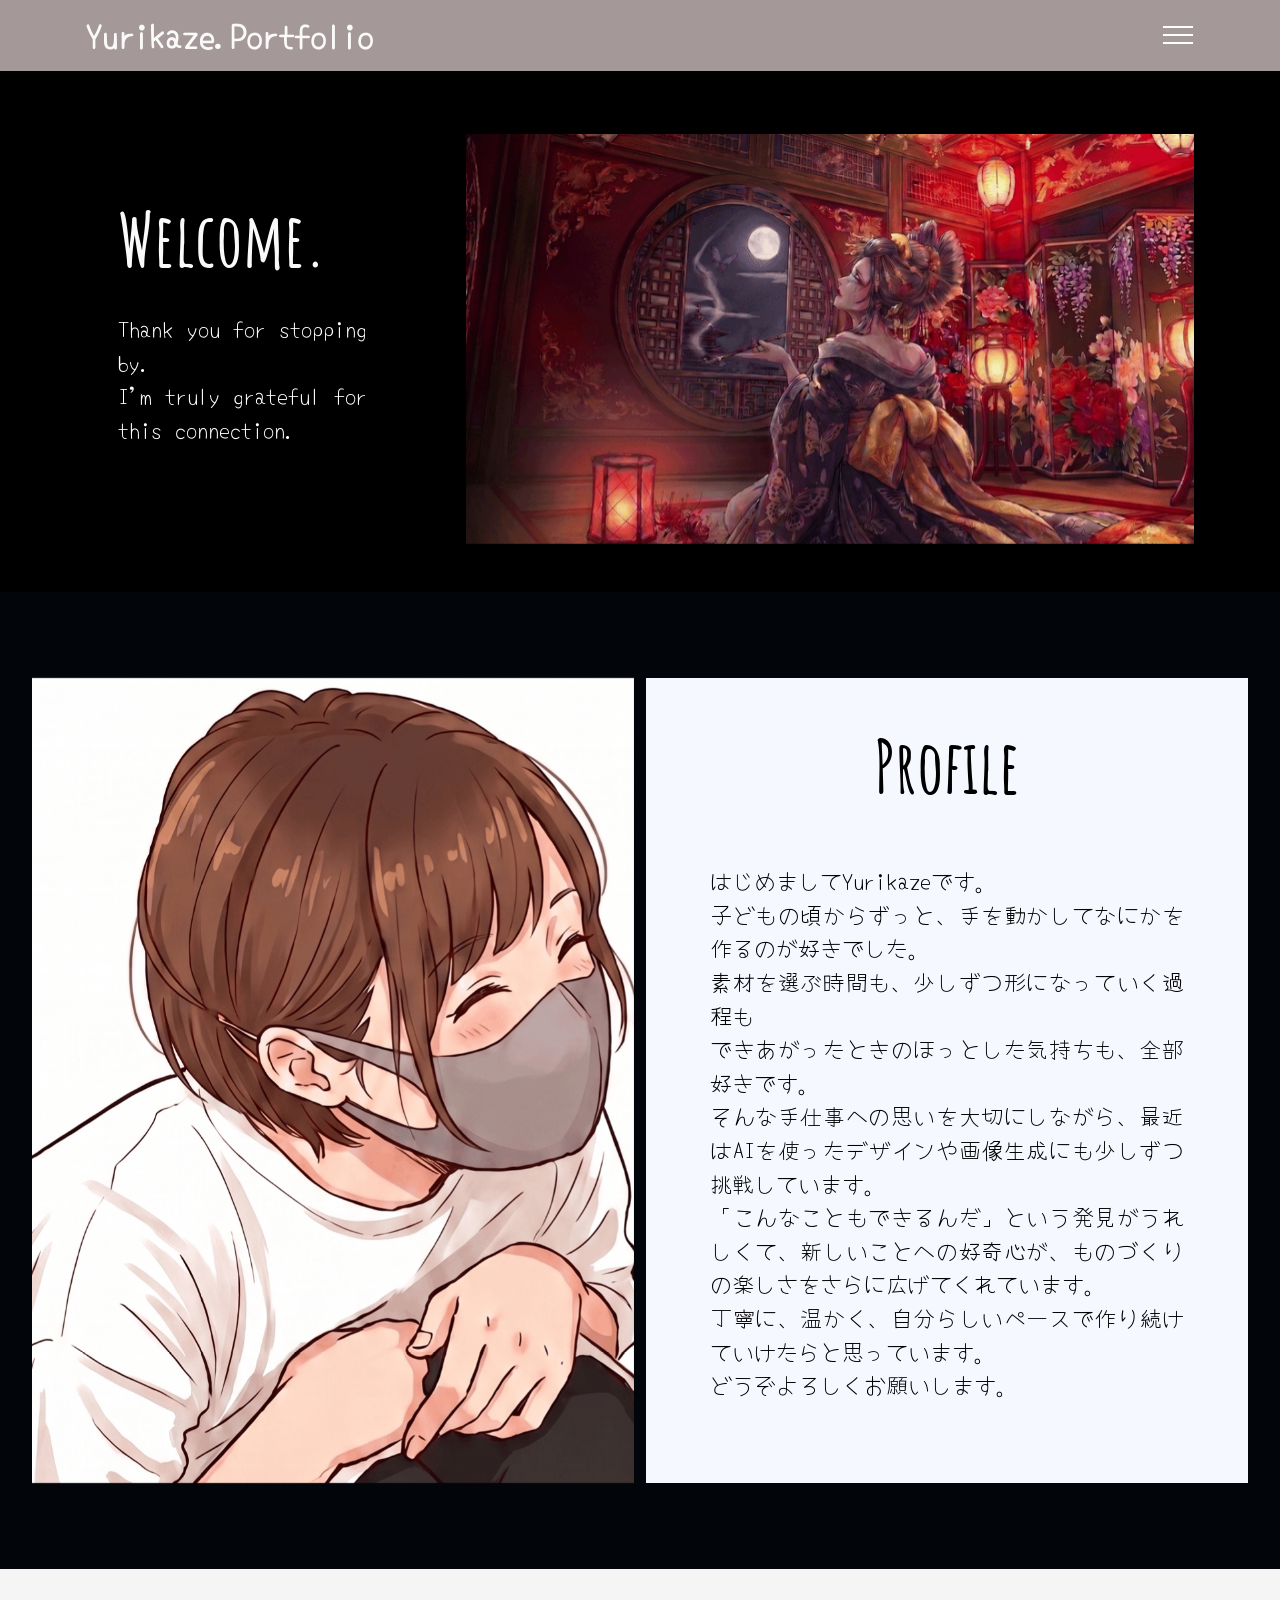
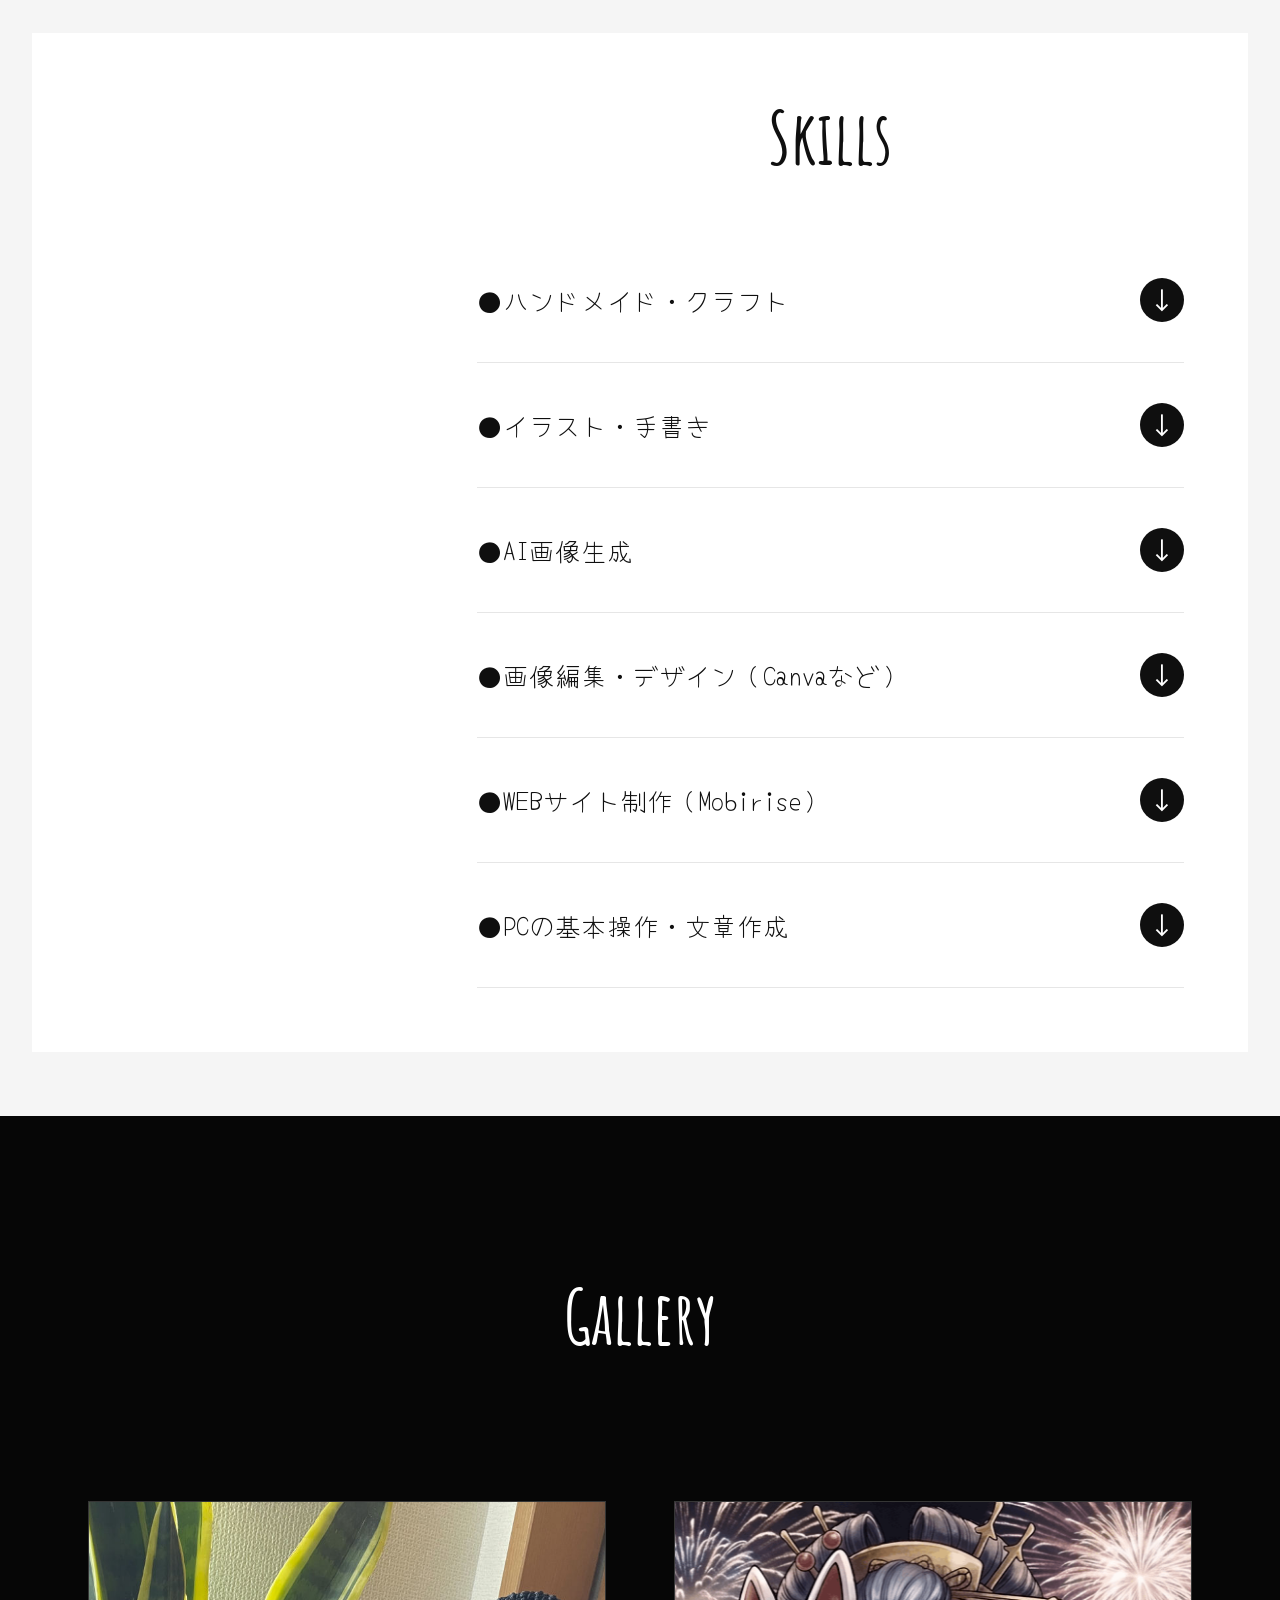
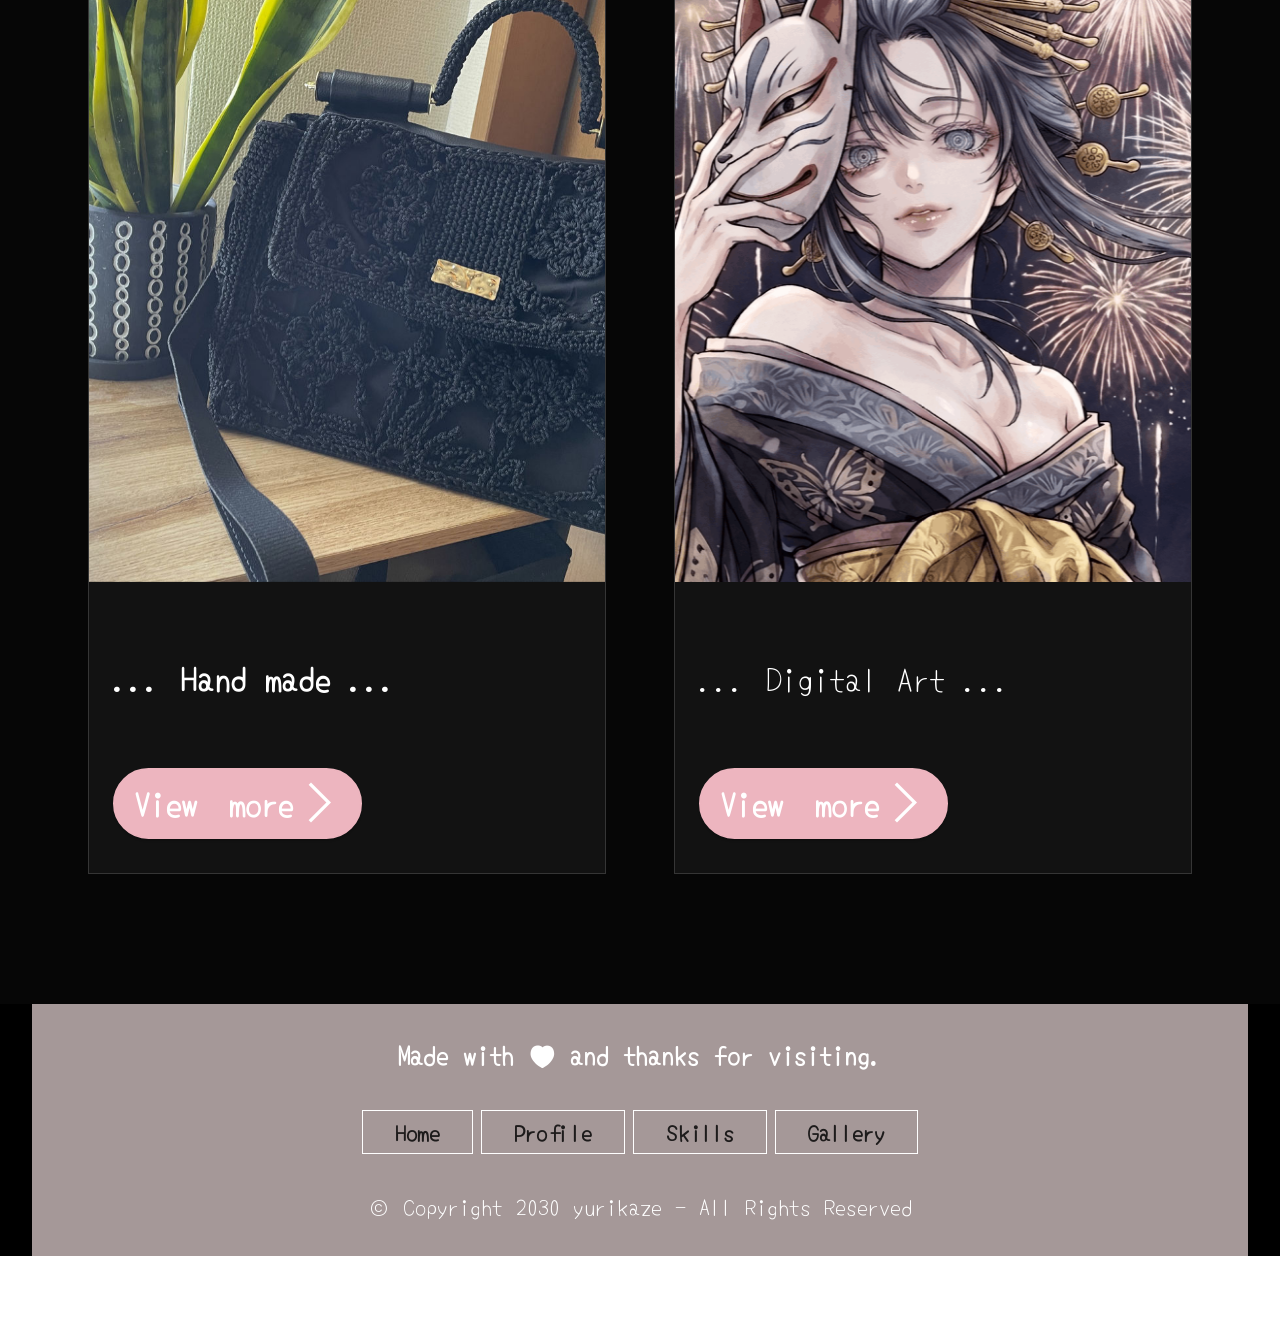
==== 引っ越し先/index.html @ 3abef542 "Add files via upload" ====
<!DOCTYPE html>
<html  >
<head>
  <!-- Site made with Mobirise Website Builder v6.1.12, https://mobirise.com -->
  <meta charset="UTF-8">
  <meta http-equiv="X-UA-Compatible" content="IE=edge">
  <meta name="generator" content="Mobirise v6.1.12, mobirise.com">
  <meta name="viewport" content="width=device-width, initial-scale=1, minimum-scale=1">
  <link rel="shortcut icon" href="assets/images/logo1.png" type="image/x-icon">
  <meta name="description" content="">
  
  
  <title>yurikazeのポートフォリオサイト</title>
  <link rel="stylesheet" href="assets/web/assets/mobirise-icons2/mobirise2.css">
  <link rel="stylesheet" href="assets/bootstrap/css/bootstrap.min.css">
  <link rel="stylesheet" href="assets/animatecss/animate.css">
  <link rel="stylesheet" href="assets/dropdown/css/style.css">
  <link rel="stylesheet" href="assets/theme/css/style.css">
  <link rel="preload" href="https://fonts.googleapis.com/css?family=Yomogi:400&display=swap" as="style" onload="this.onload=null;this.rel='stylesheet'">
  <noscript><link rel="stylesheet" href="https://fonts.googleapis.com/css?family=Yomogi:400&display=swap"></noscript>
  <link rel="preload" href="https://fonts.googleapis.com/css?family=Amatic+SC:400,700&display=swap" as="style" onload="this.onload=null;this.rel='stylesheet'">
  <noscript><link rel="stylesheet" href="https://fonts.googleapis.com/css?family=Amatic+SC:400,700&display=swap"></noscript>
  <link rel="preload" as="style" href="assets/mobirise/css/mbr-additional.css?v=knbRcy"><link rel="stylesheet" href="assets/mobirise/css/mbr-additional.css?v=knbRcy" type="text/css">

  
  
  
</head>
<body>
  
  <section data-bs-version="5.1" class="menu menu2 shopm5 cid-vnUJdS0ggx" once="menu" id="amenu2-1h">
    

    <nav class="navbar navbar-dropdown navbar-fixed-top collapsed">
        <div class="container">
            <div class="navbar-brand">
                
                <span class="navbar-caption-wrap"><a class="navbar-caption text-white text-primary display-4" href="index.html">Yurikaze.Portfolio</a></span>
            </div>
            <button class="navbar-toggler" type="button" data-toggle="collapse" data-bs-toggle="collapse" data-target="#navbarSupportedContent" data-bs-target="#navbarSupportedContent" aria-controls="navbarNavAltMarkup" aria-expanded="false" aria-label="Toggle navigation">
                <div class="hamburger">
                    <span></span>
                    <span></span>
                    <span></span>
                    <span></span>
                </div>
            </button>
            <div class="collapse navbar-collapse" id="navbarSupportedContent">
                <ul class="navbar-nav nav-dropdown nav-right" data-app-modern-menu="true"><li class="nav-item"><a class="nav-link link text-black text-primary display-5" href="index.html#features12-19">Profile</a></li><li class="nav-item"><a class="nav-link link text-black text-primary display-5" href="index.html#list01-2i">Skills</a></li><li class="nav-item dropdown"><a class="nav-link link text-black dropdown-toggle show display-5" href="https://mobiri.se" data-toggle="dropdown-submenu" data-bs-toggle="dropdown" data-bs-auto-close="outside" aria-expanded="true">Gallery</a><div class="dropdown-menu show" aria-labelledby="dropdown-650" data-bs-popper="none"><div class="dropdown"><a class="text-black dropdown-item dropdown-toggle display-5" href="https://mobiri.se" data-toggle="dropdown-submenu" data-bs-toggle="dropdown" data-bs-auto-close="outside" aria-expanded="false"><span class="mobi-mbri mobi-mbri-camera mbr-iconfont mbr-iconfont-btn"></span>Gallery　</a><div class="dropdown-menu dropdown-submenu" aria-labelledby="dropdown-641"><a class="text-black dropdown-item show text-primary display-5" href="page1.html" aria-expanded="false">Hand made</a><a class="text-black dropdown-item show text-primary display-5" href="page2.html">Digital Art</a></div></div></div></li></ul>
                
            </div>
        </div>
    </nav>
</section>

<section data-bs-version="5.1" class="header1 cid-voGyo1JGbc" id="header01-2a">
	

	
	

	<div class="container">
		<div class="row justify-content-center">
			<div class="col-12 col-md-12 col-lg-8 image-wrapper">
				<img class="w-100" src="assets/images/1p-gif.gif" alt="Mobirise Website Builder">
			</div>
			<div class="col-12 col-lg col-md-12">
				<div class="text-wrapper align-left">
					<h1 class="mbr-section-title mbr-fonts-style mb-4 display-2"><strong>Welcome.</strong></h1>
					<p class="mbr-text mbr-fonts-style mb-4 display-7">Thank you for stopping by. <br>I'm truly grateful for this connection.</p>
					
				</div>
			</div>
		</div>
	</div>
</section>

<section data-bs-version="5.1" class="header02 walletm5 cid-voLruEq9JY" id="header02-2m">
    

    
    

    <div class="container-fluid">
        <div class="row">
            <div class="col-12 col-lg-6 card">
                <div class="image-wrapper">
                    <img src="assets/images/e38286e3828ae794bbe5838fe7949fe68890-1050x1212.png" alt="Mobirise Website Builder">
                </div>
            </div>
            <div class="col-12 col-lg-6 card">
                <div class="card-wrapper">
                    <div class="title-wrapper">
                        
                        <h2 class="mbr-section-title mbr-fonts-style display-2"><strong>Profile</strong><br></h2>
                        <p class="mbr-text mbr-fonts-style display-7"><br>はじめましてYurikazeです。<br>子どもの頃からずっと、手を動かしてなにかを作るのが好きでした。<br>素材を選ぶ時間も、少しずつ形になっていく過程も<br>できあがったときのほっとした気持ちも、全部好きです。<br>そんな手仕事への思いを大切にしながら、最近はAIを使ったデザインや画像生成にも少しずつ挑戦しています。<br>「こんなこともできるんだ」という発見がうれしくて、新しいことへの好奇心が、ものづくりの楽しさをさらに広げてくれています。<br>丁寧に、温かく、自分らしいペースで作り続けていけたらと思っています。<br>どうぞよろしくお願いします。<br><br></p>
                        
                    </div>
                </div>
            </div>
        </div>
    </div>
</section>

<section data-bs-version="5.1" class="list01 patternm5 cid-voKEXo6BIz" id="list01-2i">
    

    
    

    <div class="container-fluid">
        <div class="row">
            <div class="col-12 card">
                <div class="card-wrapper flex-row-reverse">
                    <div class="content-wrapper">
                        <div class="title-wrapper">
                            <h2 class="mbr-section-title mbr-fonts-style display-2"><strong>Skills</strong></h2>
                            <div id="bootstrap-accordion_5" class="panel-group accordionStyles accordion" role="tablist" aria-multiselectable="true">
                                <div class="card">
                                    <div class="card-header" role="tab" id="headingOne">
                                        <a role="button" class="panel-title collapsed" data-toggle="collapse" data-bs-toggle="collapse" data-core="" href="#collapse1_5" aria-expanded="false" aria-controls="collapse1">
                                            <h4 class="panel-title-edit mbr-fonts-style display-5">●ハンドメイド・クラフト</h4>
                                            <div class="icon-wrapper">
                                                <span class="sign mobi-mbri mobi-mbri-down mbr-iconfont"></span>
                                            </div>
                                        </a>
                                    </div>
                                    <div id="collapse1_5" class="panel-collapse noScroll collapse" role="tabpanel" aria-labelledby="headingOne" data-parent="#accordion" data-bs-parent="#bootstrap-accordion_5">
                                        <div class="panel-body">
                                            <p class="panel-text mbr-fonts-style display-7">子どもの頃から続けてきた、いちばんの土台。素材選びから仕上げまで、細部にこだわって制作しています。
                                            </p>
                                        </div>
                                    </div>
                                </div>
                                <div class="card">
                                    <div class="card-header" role="tab" id="headingTwo">
                                        <a role="button" class="panel-title collapsed" data-toggle="collapse" data-bs-toggle="collapse" data-core="" href="#collapse2_5" aria-expanded="false" aria-controls="collapse2">
                                            <h4 class="panel-title-edit mbr-fonts-style display-5">●イラスト・手書き</h4>
                                            <div class="icon-wrapper">
                                                <span class="sign mobi-mbri mobi-mbri-down mbr-iconfont"></span>
                                            </div>
                                        </a>
                                    </div>
                                    <div id="collapse2_5" class="panel-collapse noScroll collapse" role="tabpanel" aria-labelledby="headingTwo" data-parent="#accordion" data-bs-parent="#bootstrap-accordion_5">
                                        <div class="panel-body">
                                            <p class="panel-text mbr-fonts-style display-7">手で描く温かみを大切にしながら、少しずつ表現の幅を広げています。
                                            </p>
                                        </div>
                                    </div>
                                </div>
                                <div class="card">
                                    <div class="card-header" role="tab" id="headingThree">
                                        <a role="button" class="panel-title collapsed" data-toggle="collapse" data-bs-toggle="collapse" data-core="" href="#collapse3_5" aria-expanded="false" aria-controls="collapse3">
                                            <h4 class="panel-title-edit mbr-fonts-style display-5">●AI画像生成</h4>
                                            <div class="icon-wrapper">
                                                <span class="sign mobi-mbri mobi-mbri-down mbr-iconfont"></span>
                                            </div>
                                        </a>
                                    </div>
                                    <div id="collapse3_5" class="panel-collapse noScroll collapse" role="tabpanel" aria-labelledby="headingThree" data-parent="#accordion" data-bs-parent="#bootstrap-accordion_5">
                                        <div class="panel-body">
                                            <p class="panel-text mbr-fonts-style display-7">AIの可能性にわくわくしながら、自分らしい世界観を表現できるよう挑戦中です。
                                            </p>
                                        </div>
                                    </div>
                                </div>
                                <div class="card">
                                    <div class="card-header" role="tab" id="headingFour">
                                        <a role="button" class="panel-title collapsed" data-toggle="collapse" data-bs-toggle="collapse" data-core="" href="#collapse4_5" aria-expanded="false" aria-controls="collapse4">
                                            <h4 class="panel-title-edit mbr-fonts-style display-5">●画像編集・デザイン（Canvaなど）</h4>
                                            <div class="icon-wrapper">
                                                <span class="sign mobi-mbri mobi-mbri-down mbr-iconfont"></span>
                                            </div>
                                        </a>
                                    </div>
                                    <div id="collapse4_5" class="panel-collapse noScroll collapse" role="tabpanel" aria-labelledby="headingFour" data-parent="#accordion" data-bs-parent="#bootstrap-accordion_5">
                                        <div class="panel-body">
                                            <p class="panel-text mbr-fonts-style display-7">作品をより美しく見せるために、少しずつ使い方を覚えているところです。
                                            </p>
                                        </div>
                                    </div>
                                </div>
                                <div class="card">
                                    <div class="card-header" role="tab" id="headingFive">
                                        <a role="button" class="panel-title collapsed" data-toggle="collapse" data-bs-toggle="collapse" data-core="" href="#collapse5_5" aria-expanded="false" aria-controls="collapse5">
                                            <h4 class="panel-title-edit mbr-fonts-style display-5">●WEBサイト制作（Mobirise）</h4>
                                            <div class="icon-wrapper">
                                                <span class="sign mobi-mbri mobi-mbri-down mbr-iconfont"></span>
                                            </div>
                                        </a>
                                    </div>
                                    <div id="collapse5_5" class="panel-collapse noScroll collapse" role="tabpanel" aria-labelledby="headingFive" data-parent="#accordion" data-bs-parent="#bootstrap-accordion_5">
                                        <div class="panel-body">
                                            <p class="panel-text mbr-fonts-style display-7">このポートフォリオサイト自体が、最初の挑戦です。
                                            </p>
                                        </div>
                                    </div>
                                </div>
                                <div class="card">
                                    <div class="card-header" role="tab" id="headingSix">
                                        <a role="button" class="panel-title collapsed" data-toggle="collapse" data-bs-toggle="collapse" data-core="" href="#collapse6_5" aria-expanded="false" aria-controls="collapse6">
                                            <h4 class="panel-title-edit mbr-fonts-style display-5">●PCの基本操作・文章作成</h4>
                                            <div class="icon-wrapper">
                                                <span class="sign mobi-mbri mobi-mbri-down mbr-iconfont"></span>
                                            </div>
                                        </a>
                                    </div>
                                    <div id="collapse6_5" class="panel-collapse noScroll collapse" role="tabpanel" aria-labelledby="headingSix" data-parent="#accordion" data-bs-parent="#bootstrap-accordion_5">
                                        <div class="panel-body">
                                            <p class="panel-text mbr-fonts-style display-7">基本的な操作や文書作成を練習しながら、少しずつ使いこなせるようになってきています。
                                            </p>
                                        </div>
                                    </div>
                                </div>
                            </div>
                        </div>
                    </div>
                </div>
            </div>
        </div>
    </div>
</section>

<section data-bs-version="5.1" class="features01 progressm5 cid-voKDZ30DKn" id="pricing01-2g">
    

    
    

    <div class="container">
        <div class="row">
            <div class="col-12">
                <div class="title-wrapper">
                    <h2 class="mbr-section-title mbr-fonts-style display-2"><br><strong>Gallery</strong><br><br></h2>
                    <div class="text-wrapper">
                        
                    </div>
                </div>
            </div>
        </div>
        <div class="row items-wrapper">
            <div class="item features-image col-12 col-lg-6">
                <div class="item-wrapper">
                    <div class="item-wrap">
                        <div class="item-img">
                            <div class="image-wrap">
                                <img src="assets/images/e3839be3829ae383bce38388e38395e382a9e383aae382aaefbcbfe3838fe383b3e38388e38299e383a1e382a4e38388e38299e794bbe5838f-1380x1035.jpg" alt="Mobirise Website Builder">
                            </div>
                            <div class="number-wrap">
                                
                            </div>
                            <div class="item-content">
                                
                                <p class="item-text mbr-fonts-style display-4">&nbsp;<br><strong>... Hand made ...</strong><br><strong><br></strong></p>
                                <div class="mbr-section-btn"><a class="btn btn-secondary display-4" href="page1.html">View　more<span class="mobi-mbri mobi-mbri-arrow-next mbr-iconfont mbr-iconfont-btn"></span></a></div>
                            </div>
                        </div>
                        
                    </div>
                </div>
            </div>
            <div class="item features-image col-12 col-lg-6">
                <div class="item-wrapper">
                    <div class="item-wrap">
                        <div class="item-img">
                            <div class="image-wrap">
                                <img src="assets/images/e6b5b7e5a496e794a8efbcbfe88ab1e9ad81efbcbfgeminie4bfaee6ada3e5ae8ce4ba86-795x701.png" alt="Mobirise Website Builder">
                            </div>
                            <div class="number-wrap">
                                
                            </div>
                            <div class="item-content">
                                
                                <p class="item-text mbr-fonts-style display-4"><br>... Digital Art ...<br><br></p>
                                <div class="mbr-section-btn"><a class="btn btn-secondary display-4" href="page2.html"><span class="mobi-mbri mobi-mbri-arrow-next mbr-iconfont mbr-iconfont-btn"></span>View　more</a></div>
                            </div>
                        </div>
                        
                    </div>
                </div>
            </div>
        </div>
    </div>
</section>

<section data-bs-version="5.1" class="footer01 cargom5 cid-voVZRJHn3S" once="footers" id="footer01-2n">
    

    
    

    <div class="container-fluid">
        <div class="row">
            <div class="col-12">
                <div class="card-wrapper">
                    <h2 class="mbr-section-title mbr-fonts-style display-5"><strong>Made with ♥ and thanks for visiting.</strong><strong><br></strong></h2>
                    <div class="nav-wrapper">
                        <ul class="list mbr-fonts-style display-7">
                            <li class="item-tag"><a href="index.html#header01-2a" class="text-success text-primary" style=""><strong>Home</strong></a></li>
                            <li class="item-tag"><a href="index.html#header02-2m" class="text-success"><strong>Profile</strong></a></li>
                            <li class="item-tag"><a href="index.html#list01-2i" class="text-success"><strong>Skills</strong></a></li>
                            <li class="item-tag"><a href="index.html#pricing01-2g" class="text-success"><strong>Gallery</strong></a></li>
                        </ul>
                    </div>
                    <p class="mbr-copy mbr-fonts-style display-7">
                        © Copyright 2030 yurikaze - All Rights Reserved
                    </p>
                </div>
            </div>
        </div>
    </div>
</section><section class="display-7" style="padding: 0;align-items: center;justify-content: center;flex-wrap: wrap;    align-content: center;display: flex;position: relative;height: 4rem;"><a href="https://mobiri.se/4089600" style="flex: 1 1;height: 4rem;position: absolute;width: 100%;z-index: 1;"><img alt="" style="height: 4rem;" src="[data-uri]"></a><p style="margin: 0;text-align: center;" class="display-7">&#8204;</p><a style="z-index:1" href="https://mobirise.com/builder/ai-website-builder.html">AI Website Software</a></section><script src="assets/bootstrap/js/bootstrap.bundle.min.js"></script>  <script src="assets/smoothscroll/smooth-scroll.js"></script>  <script src="assets/ytplayer/index.js"></script>  <script src="assets/dropdown/js/navbar-dropdown.js"></script>  <script src="assets/mbr-switch-arrow/mbr-switch-arrow.js"></script>  <script src="assets/theme/js/script.js"></script>  
  
  
 <div id="scrollToTop" class="scrollToTop mbr-arrow-up"><a style="text-align: center;"><i class="mbr-arrow-up-icon mbr-arrow-up-icon-cm cm-icon cm-icon-smallarrow-up"></i></a></div>
    <input name="animation" type="hidden">
  </body>
</html>
---- 引っ越し先/assets/web/assets/mobirise-icons2/mobirise2.css ----
@font-face {
  font-family: 'Moririse2';
  font-display: swap;
  src:  url('mobirise2.eot?f2bix4');
  src:  url('mobirise2.eot?f2bix4#iefix') format('embedded-opentype'),
    url('mobirise2.woff2?f2bix4') format('woff2'),
    url('mobirise2.woff?f2bix4') format('woff'),
    url('mobirise2.ttf?f2bix4') format('truetype'),
    url('mobirise2.svg?f2bix4#mobirise2') format('svg');
  font-weight: normal;
  font-style: normal;
}

[class^="mobi-"], [class*=" mobi-"] {
  /* use !important to prevent issues with browser extensions that change fonts */
  font-family: 'Moririse2' !important;
  speak: none;
  font-style: normal;
  font-weight: normal;
  font-variant: normal;
  text-transform: none;
  line-height: 1;

  /* Better Font Rendering =========== */
  -webkit-font-smoothing: antialiased;
  -moz-osx-font-smoothing: grayscale;
}

.mobi-mbri-add-submenu:before {
  content: "\e900";
}
.mobi-mbri-alert:before {
  content: "\e901";
}
.mobi-mbri-align-center:before {
  content: "\e902";
}
.mobi-mbri-align-justify:before {
  content: "\e903";
}
.mobi-mbri-align-left:before {
  content: "\e904";
}
.mobi-mbri-align-right:before {
  content: "\e905";
}
.mobi-mbri-android:before {
  content: "\e906";
}
.mobi-mbri-apple:before {
  content: "\e907";
}
.mobi-mbri-arrow-down:before {
  content: "\e908";
}
.mobi-mbri-arrow-next:before {
  content: "\e909";
}
.mobi-mbri-arrow-prev:before {
  content: "\e90a";
}
.mobi-mbri-arrow-up:before {
  content: "\e90b";
}
.mobi-mbri-bold:before {
  content: "\e90c";
}
.mobi-mbri-bookmark:before {
  content: "\e90d";
}
.mobi-mbri-bootstrap:before {
  content: "\e90e";
}
.mobi-mbri-briefcase:before {
  content: "\e90f";
}
.mobi-mbri-browse:before {
  content: "\e910";
}
.mobi-mbri-bulleted-list:before {
  content: "\e911";
}
.mobi-mbri-calendar:before {
  content: "\e912";
}
.mobi-mbri-camera:before {
  content: "\e913";
}
.mobi-mbri-cart-add:before {
  content: "\e914";
}
.mobi-mbri-cart-full:before {
  content: "\e915";
}
.mobi-mbri-cash:before {
  content: "\e916";
}
.mobi-mbri-change-style:before {
  content: "\e917";
}
.mobi-mbri-chat:before {
  content: "\e918";
}
.mobi-mbri-clock:before {
  content: "\e919";
}
.mobi-mbri-close:before {
  content: "\e91a";
}
.mobi-mbri-cloud:before {
  content: "\e91b";
}
.mobi-mbri-code:before {
  content: "\e91c";
}
.mobi-mbri-contact-form:before {
  content: "\e91d";
}
.mobi-mbri-credit-card:before {
  content: "\e91e";
}
.mobi-mbri-cursor-click:before {
  content: "\e91f";
}
.mobi-mbri-cust-feedback:before {
  content: "\e920";
}
.mobi-mbri-database:before {
  content: "\e921";
}
.mobi-mbri-delivery:before {
  content: "\e922";
}
.mobi-mbri-desktop:before {
  content: "\e923";
}
.mobi-mbri-devices:before {
  content: "\e924";
}
.mobi-mbri-down:before {
  content: "\e925";
}
.mobi-mbri-download-2:before {
  content: "\e926";
}
.mobi-mbri-download:before {
  content: "\e927";
}
.mobi-mbri-drag-n-drop-2:before {
  content: "\e928";
}
.mobi-mbri-drag-n-drop:before {
  content: "\e929";
}
.mobi-mbri-edit-2:before {
  content: "\e92a";
}
.mobi-mbri-edit:before {
  content: "\e92b";
}
.mobi-mbri-error:before {
  content: "\e92c";
}
.mobi-mbri-extension:before {
  content: "\e92d";
}
.mobi-mbri-features:before {
  content: "\e92e";
}
.mobi-mbri-file:before {
  content: "\e92f";
}
.mobi-mbri-flag:before {
  content: "\e930";
}
.mobi-mbri-folder:before {
  content: "\e931";
}
.mobi-mbri-gift:before {
  content: "\e932";
}
.mobi-mbri-github:before {
  content: "\e933";
}
.mobi-mbri-globe-2:before {
  content: "\e934";
}
.mobi-mbri-globe:before {
  content: "\e935";
}
.mobi-mbri-growing-chart:before {
  content: "\e936";
}
.mobi-mbri-hearth:before {
  content: "\e937";
}
.mobi-mbri-help:before {
  content: "\e938";
}
.mobi-mbri-home:before {
  content: "\e939";
}
.mobi-mbri-hot-cup:before {
  content: "\e93a";
}
.mobi-mbri-idea:before {
  content: "\e93b";
}
.mobi-mbri-image-gallery:before {
  content: "\e93c";
}
.mobi-mbri-image-slider:before {
  content: "\e93d";
}
.mobi-mbri-info:before {
  content: "\e93e";
}
.mobi-mbri-italic:before {
  content: "\e93f";
}
.mobi-mbri-key:before {
  content: "\e940";
}
.mobi-mbri-laptop:before {
  content: "\e941";
}
.mobi-mbri-layers:before {
  content: "\e942";
}
.mobi-mbri-left-right:before {
  content: "\e943";
}
.mobi-mbri-left:before {
  content: "\e944";
}
.mobi-mbri-letter:before {
  content: "\e945";
}
.mobi-mbri-like:before {
  content: "\e946";
}
.mobi-mbri-link:before {
  content: "\e947";
}
.mobi-mbri-lock:before {
  content: "\e948";
}
.mobi-mbri-login:before {
  content: "\e949";
}
.mobi-mbri-logout:before {
  content: "\e94a";
}
.mobi-mbri-magic-stick:before {
  content: "\e94b";
}
.mobi-mbri-map-pin:before {
  content: "\e94c";
}
.mobi-mbri-menu:before {
  content: "\e94d";
}
.mobi-mbri-mobile-2:before {
  content: "\e94e";
}
.mobi-mbri-mobile-horizontal:before {
  content: "\e94f";
}
.mobi-mbri-mobile:before {
  content: "\e950";
}
.mobi-mbri-mobirise:before {
  content: "\e951";
}
.mobi-mbri-more-horizontal:before {
  content: "\e952";
}
.mobi-mbri-more-vertical:before {
  content: "\e953";
}
.mobi-mbri-music:before {
  content: "\e954";
}
.mobi-mbri-new-file:before {
  content: "\e955";
}
.mobi-mbri-numbered-list:before {
  content: "\e956";
}
.mobi-mbri-opened-folder:before {
  content: "\e957";
}
.mobi-mbri-pages:before {
  content: "\e958";
}
.mobi-mbri-paper-plane:before {
  content: "\e959";
}
.mobi-mbri-paperclip:before {
  content: "\e95a";
}
.mobi-mbri-phone:before {
  content: "\e95b";
}
.mobi-mbri-photo:before {
  content: "\e95c";
}
.mobi-mbri-photos:before {
  content: "\e95d";
}
.mobi-mbri-pin:before {
  content: "\e95e";
}
.mobi-mbri-play:before {
  content: "\e95f";
}
.mobi-mbri-plus:before {
  content: "\e960";
}
.mobi-mbri-preview:before {
  content: "\e961";
}
.mobi-mbri-print:before {
  content: "\e962";
}
.mobi-mbri-protect:before {
  content: "\e963";
}
.mobi-mbri-question:before {
  content: "\e964";
}
.mobi-mbri-quote-left:before {
  content: "\e965";
}
.mobi-mbri-quote-right:before {
  content: "\e966";
}
.mobi-mbri-redo:before {
  content: "\e967";
}
.mobi-mbri-refresh:before {
  content: "\e968";
}
.mobi-mbri-responsive-2:before {
  content: "\e969";
}
.mobi-mbri-responsive:before {
  content: "\e96a";
}
.mobi-mbri-right:before {
  content: "\e96b";
}
.mobi-mbri-rocket:before {
  content: "\e96c";
}
.mobi-mbri-sad-face:before {
  content: "\e96d";
}
.mobi-mbri-sale:before {
  content: "\e96e";
}
.mobi-mbri-save:before {
  content: "\e96f";
}
.mobi-mbri-search:before {
  content: "\e970";
}
.mobi-mbri-setting-2:before {
  content: "\e971";
}
.mobi-mbri-setting-3:before {
  content: "\e972";
}
.mobi-mbri-setting:before {
  content: "\e973";
}
.mobi-mbri-share:before {
  content: "\e974";
}
.mobi-mbri-shopping-bag:before {
  content: "\e975";
}
.mobi-mbri-shopping-basket:before {
  content: "\e976";
}
.mobi-mbri-shopping-cart:before {
  content: "\e977";
}
.mobi-mbri-sites:before {
  content: "\e978";
}
.mobi-mbri-smile-face:before {
  content: "\e979";
}
.mobi-mbri-speed:before {
  content: "\e97a";
}
.mobi-mbri-star:before {
  content: "\e97b";
}
.mobi-mbri-success:before {
  content: "\e97c";
}
.mobi-mbri-sun:before {
  content: "\e97d";
}
.mobi-mbri-sun2:before {
  content: "\e97e";
}
.mobi-mbri-tablet-vertical:before {
  content: "\e97f";
}
.mobi-mbri-tablet:before {
  content: "\e980";
}
.mobi-mbri-target:before {
  content: "\e981";
}
.mobi-mbri-timer:before {
  content: "\e982";
}
.mobi-mbri-to-ftp:before {
  content: "\e983";
}
.mobi-mbri-to-local-drive:before {
  content: "\e984";
}
.mobi-mbri-touch-swipe:before {
  content: "\e985";
}
.mobi-mbri-touch:before {
  content: "\e986";
}
.mobi-mbri-trash:before {
  content: "\e987";
}
.mobi-mbri-underline:before {
  content: "\e988";
}
.mobi-mbri-undo:before {
  content: "\e989";
}
.mobi-mbri-unlink:before {
  content: "\e98a";
}
.mobi-mbri-unlock:before {
  content: "\e98b";
}
.mobi-mbri-up-down:before {
  content: "\e98c";
}
.mobi-mbri-up:before {
  content: "\e98d";
}
.mobi-mbri-update:before {
  content: "\e98e";
}
.mobi-mbri-upload-2:before {
  content: "\e98f";
}
.mobi-mbri-upload:before {
  content: "\e990";
}
.mobi-mbri-user-2:before {
  content: "\e991";
}
.mobi-mbri-user:before {
  content: "\e992";
}
.mobi-mbri-users:before {
  content: "\e993";
}
.mobi-mbri-video-play:before {
  content: "\e994";
}
.mobi-mbri-video:before {
  content: "\e995";
}
.mobi-mbri-watch:before {
  content: "\e996";
}
.mobi-mbri-website-theme-2:before {
  content: "\e997";
}
.mobi-mbri-website-theme:before {
  content: "\e998";
}
.mobi-mbri-wifi:before {
  content: "\e999";
}
.mobi-mbri-windows:before {
  content: "\e99a";
}
.mobi-mbri-zoom-in:before {
  content: "\e99b";
}
.mobi-mbri-zoom-out:before {
  content: "\e99c";
}
---- 引っ越し先/assets/dropdown/css/style.css ----
.navbar-dropdown {
  left: 0;
  padding: 0;
  position: absolute;
  right: 0;
  top: 0;
  transition: all 0.45s ease;
  z-index: 1030;
  background: #282828; }
  .navbar-dropdown .navbar-logo {
    margin-right: 0.8rem;
    transition: margin 0.3s ease-in-out;
    vertical-align: middle; }
    .navbar-dropdown .navbar-logo img {
      height: 3.125rem;
      transition: all 0.3s ease-in-out; }
    .navbar-dropdown .navbar-logo.mbr-iconfont {
      font-size: 3.125rem;
      line-height: 3.125rem; }
  .navbar-dropdown .navbar-caption {
    font-weight: 700;
    white-space: normal;
    vertical-align: -4px;
    line-height: 3.125rem !important; }
    .navbar-dropdown .navbar-caption, .navbar-dropdown .navbar-caption:hover {
      color: inherit;
      text-decoration: none; }
  .navbar-dropdown .mbr-iconfont + .navbar-caption {
    vertical-align: -1px; }
  .navbar-dropdown.navbar-fixed-top {
    position: fixed; }
  .navbar-dropdown .navbar-brand span {
    vertical-align: -4px; }
  .navbar-dropdown.bg-color.transparent {
    background: none; }
  .navbar-dropdown.navbar-short .navbar-brand {
    padding: 0.625rem 0; }
    .navbar-dropdown.navbar-short .navbar-brand span {
      vertical-align: -1px; }
  .navbar-dropdown.navbar-short .navbar-caption {
    line-height: 2.375rem !important;
    vertical-align: -2px; }
  .navbar-dropdown.navbar-short .navbar-logo {
    margin-right: 0.5rem; }
    .navbar-dropdown.navbar-short .navbar-logo img {
      height: 2.375rem; }
    .navbar-dropdown.navbar-short .navbar-logo.mbr-iconfont {
      font-size: 2.375rem;
      line-height: 2.375rem; }
  .navbar-dropdown.navbar-short .mbr-table-cell {
    height: 3.625rem; }
  .navbar-dropdown .navbar-close {
    left: 0.6875rem;
    position: fixed;
    top: 0.75rem;
    z-index: 1000; }
  .navbar-dropdown .hamburger-icon {
    content: "";
    display: inline-block;
    vertical-align: middle;
    width: 16px;
    -webkit-box-shadow: 0 -6px 0 1px #282828,0 0 0 1px #282828,0 6px 0 1px #282828;
    -moz-box-shadow: 0 -6px 0 1px #282828,0 0 0 1px #282828,0 6px 0 1px #282828;
    box-shadow: 0 -6px 0 1px #282828,0 0 0 1px #282828,0 6px 0 1px #282828; }

.dropdown-menu .dropdown-toggle[data-toggle="dropdown-submenu"]::after {
  border-bottom: 0.35em solid transparent;
  border-left: 0.35em solid;
  border-right: 0;
  border-top: 0.35em solid transparent;
  margin-left: 0.3rem; }

.dropdown-menu .dropdown-item:focus {
  outline: 0; }

.nav-dropdown {
  font-size: 0.75rem;
  font-weight: 500;
  height: auto !important; }
  .nav-dropdown .nav-btn {
    padding-left: 1rem; }
  .nav-dropdown .link {
    margin: .667em 1.667em;
    font-weight: 500;
    padding: 0;
    transition: color .2s ease-in-out; }
    .nav-dropdown .link.dropdown-toggle {
      margin-right: 2.583em; }
      .nav-dropdown .link.dropdown-toggle::after {
        margin-left: .25rem;
        border-top: 0.35em solid;
        border-right: 0.35em solid transparent;
        border-left: 0.35em solid transparent;
        border-bottom: 0; }
      .nav-dropdown .link.dropdown-toggle[aria-expanded="true"] {
        margin: 0;
        padding: 0.667em 3.263em  0.667em 1.667em; }
  .nav-dropdown .link::after,
  .nav-dropdown .dropdown-item::after {
    color: inherit; }
  .nav-dropdown .btn {
    font-size: 0.75rem;
    font-weight: 700;
    letter-spacing: 0;
    margin-bottom: 0;
    padding-left: 1.25rem;
    padding-right: 1.25rem; }
  .nav-dropdown .dropdown-menu {
    border-radius: 0;
    border: 0;
    left: 0;
    margin: 0;
    padding-bottom: 1.25rem;
    padding-top: 1.25rem;
    position: relative; }
  .nav-dropdown .dropdown-submenu {
    margin-left: 0.125rem;
    top: 0; }
  .nav-dropdown .dropdown-item {
    font-weight: 500;
    line-height: 2;
    padding: 0.3846em 4.615em 0.3846em 1.5385em;
    position: relative;
    transition: color .2s ease-in-out, background-color .2s ease-in-out; }
    .nav-dropdown .dropdown-item::after {
      margin-top: -0.3077em;
      position: absolute;
      right: 1.1538em;
      top: 50%; }
    .nav-dropdown .dropdown-item:focus, .nav-dropdown .dropdown-item:hover {
      background: none; }

@media (max-width: 767px) {
  .nav-dropdown.navbar-toggleable-sm {
    bottom: 0;
    display: none;
    left: 0;
    overflow-x: hidden;
    position: fixed;
    top: 0;
    transform: translateX(-100%);
    -ms-transform: translateX(-100%);
    -webkit-transform: translateX(-100%);
    width: 18.75rem;
    z-index: 999; } }
.nav-dropdown.navbar-toggleable-xl {
  bottom: 0;
  display: none;
  left: 0;
  overflow-x: hidden;
  position: fixed;
  top: 0;
  transform: translateX(-100%);
  -ms-transform: translateX(-100%);
  -webkit-transform: translateX(-100%);
  width: 18.75rem;
  z-index: 999; }

.nav-dropdown-sm {
  display: block !important;
  overflow-x: hidden;
  overflow: auto;
  padding-top: 3.875rem; }
  .nav-dropdown-sm::after {
    content: "";
    display: block;
    height: 3rem;
    width: 100%; }
  .nav-dropdown-sm.collapse.in ~ .navbar-close {
    display: block !important; }
  .nav-dropdown-sm.collapsing, .nav-dropdown-sm.collapse.in {
    transform: translateX(0);
    -ms-transform: translateX(0);
    -webkit-transform: translateX(0);
    transition: all 0.25s ease-out;
    -webkit-transition: all 0.25s ease-out;
    background: #282828; }
  .nav-dropdown-sm.collapsing[aria-expanded="false"] {
    transform: translateX(-100%);
    -ms-transform: translateX(-100%);
    -webkit-transform: translateX(-100%); }
  .nav-dropdown-sm .nav-item {
    display: block;
    margin-left: 0 !important;
    padding-left: 0; }
  .nav-dropdown-sm .link,
  .nav-dropdown-sm .dropdown-item {
    border-top: 1px dotted rgba(255, 255, 255, 0.1);
    font-size: 0.8125rem;
    line-height: 1.6;
    margin: 0 !important;
    padding: 0.875rem 2.4rem 0.875rem 1.5625rem !important;
    position: relative;
    white-space: normal; }
    .nav-dropdown-sm .link:focus, .nav-dropdown-sm .link:hover,
    .nav-dropdown-sm .dropdown-item:focus,
    .nav-dropdown-sm .dropdown-item:hover {
      background: rgba(0, 0, 0, 0.2) !important;
      color: #c0a375; }
  .nav-dropdown-sm .nav-btn {
    position: relative;
    padding: 1.5625rem 1.5625rem 0 1.5625rem; }
    .nav-dropdown-sm .nav-btn::before {
      border-top: 1px dotted rgba(255, 255, 255, 0.1);
      content: "";
      left: 0;
      position: absolute;
      top: 0;
      width: 100%; }
    .nav-dropdown-sm .nav-btn + .nav-btn {
      padding-top: 0.625rem; }
      .nav-dropdown-sm .nav-btn + .nav-btn::before {
        display: none; }
  .nav-dropdown-sm .btn {
    padding: 0.625rem 0; }
  .nav-dropdown-sm .dropdown-toggle[data-toggle="dropdown-submenu"]::after {
    margin-left: .25rem;
    border-top: 0.35em solid;
    border-right: 0.35em solid transparent;
    border-left: 0.35em solid transparent;
    border-bottom: 0; }
  .nav-dropdown-sm .dropdown-toggle[data-toggle="dropdown-submenu"][aria-expanded="true"]::after {
    border-top: 0;
    border-right: 0.35em solid transparent;
    border-left: 0.35em solid transparent;
    border-bottom: 0.35em solid; }
  .nav-dropdown-sm .dropdown-menu {
    margin: 0;
    padding: 0;
    position: relative;
    top: 0;
    left: 0;
    width: 100%;
    border: 0;
    float: none;
    border-radius: 0;
    background: none; }
  .nav-dropdown-sm .dropdown-submenu {
    left: 100%;
    margin-left: 0.125rem;
    margin-top: -1.25rem;
    top: 0; }

.navbar-toggleable-sm .nav-dropdown .dropdown-menu {
  position: absolute; }

.navbar-toggleable-sm .nav-dropdown .dropdown-submenu {
  left: 100%;
  margin-left: 0.125rem;
  margin-top: -1.25rem;
  top: 0; }

.navbar-toggleable-sm.opened .nav-dropdown .dropdown-menu {
  position: relative; }

.navbar-toggleable-sm.opened .nav-dropdown .dropdown-submenu {
  left: 0;
  margin-left: 00rem;
  margin-top: 0rem;
  top: 0; }

.is-builder .nav-dropdown.collapsing {
  transition: none !important; }
---- 引っ越し先/assets/theme/css/style.css ----
@charset "UTF-8";
section {
  background-color: #ffffff;
}

body {
  font-style: normal;
  line-height: 1.5;
  font-weight: 400;
  color: #232323;
  position: relative;
}

button {
  background-color: transparent;
  border-color: transparent;
}

section,
.container,
.container-fluid {
  position: relative;
  word-wrap: break-word;
}

a.mbr-iconfont:hover {
  text-decoration: none;
}

.article .lead p,
.article .lead ul,
.article .lead ol,
.article .lead pre,
.article .lead blockquote {
  margin-bottom: 0;
}

a {
  font-style: normal;
  font-weight: 400;
  cursor: pointer;
}
a, a:hover {
  text-decoration: none;
}

.mbr-section-title {
  font-style: normal;
  line-height: 1.3;
}

.mbr-section-subtitle {
  line-height: 1.3;
}

.mbr-text {
  font-style: normal;
  line-height: 1.7;
}

h1,
h2,
h3,
h4,
h5,
h6,
.display-1,
.display-2,
.display-4,
.display-5,
.display-7,
span,
p,
a {
  line-height: 1;
  word-break: break-word;
  word-wrap: break-word;
  font-weight: 400;
}

b,
strong {
  font-weight: bold;
}

input:-webkit-autofill, input:-webkit-autofill:hover, input:-webkit-autofill:focus, input:-webkit-autofill:active {
  transition-delay: 9999s;
  -webkit-transition-property: background-color, color;
  transition-property: background-color, color;
}

textarea[type=hidden] {
  display: none;
}

section {
  background-position: 50% 50%;
  background-repeat: no-repeat;
  background-size: cover;
}
section .mbr-background-video,
section .mbr-background-video-preview {
  position: absolute;
  bottom: 0;
  left: 0;
  right: 0;
  top: 0;
}

.hidden {
  visibility: hidden;
}

.mbr-z-index20 {
  z-index: 20;
}

/*! Base colors */
.mbr-white {
  color: #ffffff;
}

.mbr-black {
  color: #111111;
}

.mbr-bg-white {
  background-color: #ffffff;
}

.mbr-bg-black {
  background-color: #000000;
}

/*! Text-aligns */
.align-left {
  text-align: left;
}

.align-center {
  text-align: center;
}

.align-right {
  text-align: right;
}

/*! Font-weight  */
.mbr-light {
  font-weight: 300;
}

.mbr-regular {
  font-weight: 400;
}

.mbr-semibold {
  font-weight: 500;
}

.mbr-bold {
  font-weight: 700;
}

/*! Media  */
.media-content {
  flex-basis: 100%;
}

.media-container-row {
  display: flex;
  flex-direction: row;
  flex-wrap: wrap;
  justify-content: center;
  align-content: center;
  align-items: start;
}
.media-container-row .media-size-item {
  width: 400px;
}

.media-container-column {
  display: flex;
  flex-direction: column;
  flex-wrap: wrap;
  justify-content: center;
  align-content: center;
  align-items: stretch;
}
.media-container-column > * {
  width: 100%;
}

@media (min-width: 992px) {
  .media-container-row {
    flex-wrap: nowrap;
  }
}
figure {
  margin-bottom: 0;
  overflow: hidden;
}

figure[mbr-media-size] {
  transition: width 0.1s;
}

img,
iframe {
  display: block;
  width: 100%;
}

.card {
  background-color: transparent;
  border: none;
}

.card-box {
  width: 100%;
}

.card-img {
  text-align: center;
  flex-shrink: 0;
  -webkit-flex-shrink: 0;
}

.media {
  max-width: 100%;
  margin: 0 auto;
}

.mbr-figure {
  align-self: center;
}

.media-container > div {
  max-width: 100%;
}

.mbr-figure img,
.card-img img {
  width: 100%;
}

@media (max-width: 991px) {
  .media-size-item {
    width: auto !important;
  }

  .media {
    width: auto;
  }

  .mbr-figure {
    width: 100% !important;
  }
}
/*! Buttons */
.mbr-section-btn {
  margin-left: -0.6rem;
  margin-right: -0.6rem;
  font-size: 0;
}

.btn {
  font-weight: 600;
  border-width: 1px;
  font-style: normal;
  margin: 0.6rem 0.6rem;
  white-space: normal;
  transition: all 0.2s ease-in-out;
  display: inline-flex;
  align-items: center;
  justify-content: center;
  word-break: break-word;
}

.btn-sm {
  font-weight: 600;
  letter-spacing: 0px;
  transition: all 0.3s ease-in-out;
}

.btn-md {
  font-weight: 600;
  letter-spacing: 0px;
  transition: all 0.3s ease-in-out;
}

.btn-lg {
  font-weight: 600;
  letter-spacing: 0px;
  transition: all 0.3s ease-in-out;
}

.btn-form {
  margin: 0;
}
.btn-form:hover {
  cursor: pointer;
}

nav .mbr-section-btn {
  margin-left: 0rem;
  margin-right: 0rem;
}

/*! Btn icon margin */
.btn .mbr-iconfont,
.btn.btn-sm .mbr-iconfont {
  order: 1;
  cursor: pointer;
  margin-left: 0.5rem;
  vertical-align: sub;
}

.btn.btn-md .mbr-iconfont,
.btn.btn-md .mbr-iconfont {
  margin-left: 0.8rem;
}

.mbr-regular {
  font-weight: 400;
}

.mbr-semibold {
  font-weight: 500;
}

.mbr-bold {
  font-weight: 700;
}

[type=submit] {
  -webkit-appearance: none;
}

/*! Full-screen */
.mbr-fullscreen .mbr-overlay {
  min-height: 100vh;
}

.mbr-fullscreen {
  display: flex;
  display: -moz-flex;
  display: -ms-flex;
  display: -o-flex;
  align-items: center;
  min-height: 100vh;
  padding-top: 3rem;
  padding-bottom: 3rem;
}

/*! Map */
.map {
  height: 25rem;
  position: relative;
}
.map iframe {
  width: 100%;
  height: 100%;
}

/*! Scroll to top arrow */
.mbr-arrow-up {
  bottom: 25px;
  right: 90px;
  position: fixed;
  text-align: right;
  z-index: 5000;
  color: #ffffff;
  font-size: 22px;
}

.mbr-arrow-up a {
  background: rgba(0, 0, 0, 0.2);
  border-radius: 50%;
  color: #fff;
  display: inline-block;
  height: 60px;
  width: 60px;
  border: 2px solid #fff;
  outline-style: none !important;
  position: relative;
  text-decoration: none;
  transition: all 0.3s ease-in-out;
  cursor: pointer;
  text-align: center;
}
.mbr-arrow-up a:hover {
  background-color: rgba(0, 0, 0, 0.4);
}
.mbr-arrow-up a i {
  line-height: 60px;
}

.mbr-arrow-up-icon {
  display: block;
  color: #fff;
}

.mbr-arrow-up-icon::before {
  content: "›";
  display: inline-block;
  font-family: serif;
  font-size: 22px;
  line-height: 1;
  font-style: normal;
  position: relative;
  top: 6px;
  left: -4px;
  transform: rotate(-90deg);
}

/*! Arrow Down */
.mbr-arrow {
  position: absolute;
  bottom: 45px;
  left: 50%;
  width: 60px;
  height: 60px;
  cursor: pointer;
  background-color: rgba(80, 80, 80, 0.5);
  border-radius: 50%;
  transform: translateX(-50%);
}
@media (max-width: 767px) {
  .mbr-arrow {
    display: none;
  }
}
.mbr-arrow > a {
  display: inline-block;
  text-decoration: none;
  outline-style: none;
  -webkit-animation: arrowdown 1.7s ease-in-out infinite;
          animation: arrowdown 1.7s ease-in-out infinite;
  color: #ffffff;
}
.mbr-arrow > a > i {
  position: absolute;
  top: -2px;
  left: 15px;
  font-size: 2rem;
}

#scrollToTop a i::before {
  content: "";
  position: absolute;
  display: block;
  border-bottom: 2.5px solid #fff;
  border-left: 2.5px solid #fff;
  width: 27.8%;
  height: 27.8%;
  left: 50%;
  top: 51%;
  transform: translateY(-30%) translateX(-50%) rotate(135deg);
}

@keyframes arrowdown {
  0% {
    transform: translateY(0px);
  }
  50% {
    transform: translateY(-5px);
  }
  100% {
    transform: translateY(0px);
  }
}
@-webkit-keyframes arrowdown {
  0% {
    transform: translateY(0px);
  }
  50% {
    transform: translateY(-5px);
  }
  100% {
    transform: translateY(0px);
  }
}
@media (max-width: 500px) {
  .mbr-arrow-up {
    left: 0;
    right: 0;
    text-align: center;
  }
}
/*Gradients animation*/
@keyframes gradient-animation {
  from {
    background-position: 0% 100%;
    -webkit-animation-timing-function: ease-in-out;
            animation-timing-function: ease-in-out;
  }
  to {
    background-position: 100% 0%;
    -webkit-animation-timing-function: ease-in-out;
            animation-timing-function: ease-in-out;
  }
}
@-webkit-keyframes gradient-animation {
  from {
    background-position: 0% 100%;
    -webkit-animation-timing-function: ease-in-out;
            animation-timing-function: ease-in-out;
  }
  to {
    background-position: 100% 0%;
    -webkit-animation-timing-function: ease-in-out;
            animation-timing-function: ease-in-out;
  }
}
.bg-gradient {
  background-size: 200% 200%;
  animation: gradient-animation 5s infinite alternate;
  -webkit-animation: gradient-animation 5s infinite alternate;
}

.menu .navbar-brand {
  display: -webkit-flex;
}
.menu .navbar-brand span {
  display: flex;
  display: -webkit-flex;
}
.menu .navbar-brand .navbar-caption-wrap {
  display: -webkit-flex;
}
.menu .navbar-brand .navbar-logo img {
  display: -webkit-flex;
  width: auto;
}
@media (min-width: 768px) and (max-width: 991px) {
  .menu .navbar-toggleable-sm .navbar-nav {
    display: -ms-flexbox;
  }
}
@media (max-width: 991px) {
  .menu .navbar-collapse {
    max-height: 93.5vh;
  }
  .menu .navbar-collapse.show {
    overflow: auto;
  }
}
@media (min-width: 992px) {
  .menu .navbar-nav.nav-dropdown {
    display: -webkit-flex;
  }
  .menu .navbar-toggleable-sm .navbar-collapse {
    display: -webkit-flex !important;
  }
  .menu .collapsed .navbar-collapse {
    max-height: 93.5vh;
  }
  .menu .collapsed .navbar-collapse.show {
    overflow: auto;
  }
}
@media (max-width: 767px) {
  .menu .navbar-collapse {
    max-height: 80vh;
  }
}

.nav-link .mbr-iconfont {
  margin-right: 0.5rem;
}

.navbar {
  display: -webkit-flex;
  -webkit-flex-wrap: wrap;
  -webkit-align-items: center;
  -webkit-justify-content: space-between;
}

.navbar-collapse {
  -webkit-flex-basis: 100%;
  -webkit-flex-grow: 1;
  -webkit-align-items: center;
}

.nav-dropdown .link {
  padding: 0.667em 1.667em !important;
  margin: 0 !important;
}

.nav {
  display: -webkit-flex;
  -webkit-flex-wrap: wrap;
}

.row {
  display: -webkit-flex;
  -webkit-flex-wrap: wrap;
}

.justify-content-center {
  -webkit-justify-content: center;
}

.form-inline {
  display: -webkit-flex;
}

.card-wrapper {
  -webkit-flex: 1;
}

.carousel-control {
  z-index: 10;
  display: -webkit-flex;
}

.carousel-controls {
  display: -webkit-flex;
}

.media {
  display: -webkit-flex;
}

.form-group:focus {
  outline: none;
}

.jq-selectbox__select {
  padding: 7px 0;
  position: relative;
}

.jq-selectbox__dropdown {
  overflow: hidden;
  border-radius: 10px;
  position: absolute;
  top: 100%;
  left: 0 !important;
  width: 100% !important;
}

.jq-selectbox__trigger-arrow {
  right: 0;
  transform: translateY(-50%);
}

.jq-selectbox li {
  padding: 1.07em 0.5em;
}

input[type=range] {
  padding-left: 0 !important;
  padding-right: 0 !important;
}

.modal-dialog,
.modal-content {
  height: 100%;
}

.modal-dialog .carousel-inner {
  height: calc(100vh - 1.75rem);
}
@media (max-width: 575px) {
  .modal-dialog .carousel-inner {
    height: calc(100vh - 1rem);
  }
}

.carousel-item {
  text-align: center;
}

.carousel-item img {
  margin: auto;
}

.navbar-toggler {
  align-self: flex-start;
  padding: 0.25rem 0.75rem;
  font-size: 1.25rem;
  line-height: 1;
  background: transparent;
  border: 1px solid transparent;
  border-radius: 0.25rem;
}

.navbar-toggler:focus,
.navbar-toggler:hover {
  text-decoration: none;
  box-shadow: none;
}

.navbar-toggler-icon {
  display: inline-block;
  width: 1.5em;
  height: 1.5em;
  vertical-align: middle;
  content: "";
  background: no-repeat center center;
  background-size: 100% 100%;
}

.navbar-toggler-left {
  position: absolute;
  left: 1rem;
}

.navbar-toggler-right {
  position: absolute;
  right: 1rem;
}

.card-img {
  width: auto;
}

.menu .navbar.collapsed:not(.beta-menu) {
  flex-direction: column;
}

.carousel-item.active,
.carousel-item-next,
.carousel-item-prev {
  display: flex;
}

.note-air-layout .dropup .dropdown-menu,
.note-air-layout .navbar-fixed-bottom .dropdown .dropdown-menu {
  bottom: initial !important;
}

html,
body {
  height: auto;
  min-height: 100vh;
}

.dropup .dropdown-toggle::after {
  display: none;
}

.form-asterisk {
  font-family: initial;
  position: absolute;
  top: -2px;
  font-weight: normal;
}

.form-control-label {
  position: relative;
  cursor: pointer;
  margin-bottom: 0.357em;
  padding: 0;
}

.alert {
  color: #ffffff;
  border-radius: 0;
  border: 0;
  font-size: 1.1rem;
  line-height: 1.5;
  margin-bottom: 1.875rem;
  padding: 1.25rem;
  position: relative;
  text-align: center;
}
.alert.alert-form::after {
  background-color: inherit;
  bottom: -7px;
  content: "";
  display: block;
  height: 14px;
  left: 50%;
  margin-left: -7px;
  position: absolute;
  transform: rotate(45deg);
  width: 14px;
}

.form-control {
  background-color: #ffffff;
  background-clip: border-box;
  color: #232323;
  line-height: 1rem !important;
  height: auto;
  padding: 0.6rem 1.2rem;
  transition: border-color 0.25s ease 0s;
  border: 1px solid transparent !important;
  border-radius: 4px;
  box-shadow: rgba(0, 0, 0, 0.07) 0px 1px 1px 0px, rgba(0, 0, 0, 0.07) 0px 1px 3px 0px, rgba(0, 0, 0, 0.03) 0px 0px 0px 1px;
}
.form-active .form-control:invalid {
  border-color: red;
}

form .row {
  margin-left: -0.6rem;
  margin-right: -0.6rem;
}
form .row [class*=col] {
  padding-left: 0.6rem;
  padding-right: 0.6rem;
}

form .mbr-section-btn {
  margin: 0;
  padding-left: 0.6rem;
  padding-right: 0.6rem;
}

form .btn {
  display: flex;
  padding: 0.6rem 1.2rem;
  margin: 0;
}

form .form-check-input {
  margin-top: 0.5;
}

textarea.form-control {
  line-height: 1.5rem !important;
}

.form-group {
  margin-bottom: 1.2rem;
}

.form-control,
form .btn {
  min-height: 48px;
}

.gdpr-block label span.textGDPR input[name=gdpr] {
  top: 7px;
}

.form-control:focus {
  box-shadow: none;
}

:focus {
  outline: none;
}

.mbr-overlay {
  background-color: #000;
  bottom: 0;
  left: 0;
  opacity: 0.5;
  position: absolute;
  right: 0;
  top: 0;
  z-index: 0;
  pointer-events: none;
}

blockquote {
  font-style: italic;
  padding: 3rem;
  font-size: 1.09rem;
  position: relative;
  border-left: 3px solid;
}

ul,
ol,
pre,
blockquote {
  margin-bottom: 2.3125rem;
}

.mt-4 {
  margin-top: 2rem !important;
}

.mb-4 {
  margin-bottom: 2rem !important;
}

@media (min-width: 992px) {
  .container {
    padding-left: 16px;
    padding-right: 16px;
  }

  .row {
    margin-left: -16px;
    margin-right: -16px;
  }
  .row > [class*=col] {
    padding-left: 16px;
    padding-right: 16px;
  }
}
@media (min-width: 768px) {
  .container-fluid {
    padding-left: 32px;
    padding-right: 32px;
  }
}
@media (min-width: 768px) and (max-width: 991px) {
  .mbr-container {
    padding-left: 32px;
    padding-right: 32px;
  }
}
@media (max-width: 767px) {
  .mbr-container {
    padding-left: 16px;
    padding-right: 16px;
  }
}
.card-wrapper,
.item-wrapper {
  overflow: hidden;
}

.app-video-wrapper > img {
  opacity: 1;
}

.item {
  position: relative;
}

.dropdown-menu .dropdown-menu {
  left: 100%;
}

.dropdown-item + .dropdown-menu {
  display: none;
}

.dropdown-item:hover + .dropdown-menu,
.dropdown-menu:hover {
  display: block;
}

@media (min-aspect-ratio: 16/9) {
  .mbr-video-foreground {
    height: 300% !important;
    top: -100% !important;
  }
}
@media (max-aspect-ratio: 16/9) {
  .mbr-video-foreground {
    width: 300% !important;
    left: -100% !important;
  }
}.engine {
	position: absolute;
	text-indent: -2400px;
	text-align: center;
	padding: 0;
	top: 0;
	left: -2400px;
}
---- 引っ越し先/assets/mobirise/css/mbr-additional.css ----
.btn {
  border-width: 2px;
}
body {
  font-family: Jost;
}
.display-1 {
  font-family: 'Yomogi', handwriting;
  font-size: 1.1rem;
  line-height: 1.1;
}
.display-1 > .mbr-iconfont {
  font-size: 1.375rem;
}
.display-2 {
  font-family: 'Amatic SC', handwriting;
  font-size: 4.6rem;
  line-height: 1.1;
}
.display-2 > .mbr-iconfont {
  font-size: 5.75rem;
}
.display-4 {
  font-family: 'Yomogi', handwriting;
  font-size: 2rem;
  line-height: 1.5;
}
.display-4 > .mbr-iconfont {
  font-size: 2.5rem;
}
.display-5 {
  font-family: 'Yomogi', handwriting;
  font-size: 1.6rem;
  line-height: 1.5;
}
.display-5 > .mbr-iconfont {
  font-size: 2rem;
}
.display-7 {
  font-family: 'Yomogi', handwriting;
  font-size: 1.4rem;
  line-height: 1.5;
}
.display-7 > .mbr-iconfont {
  font-size: 1.75rem;
}
/* ---- Fluid typography for mobile devices ---- */
/* 1.4 - font scale ratio ( bootstrap == 1.42857 ) */
/* 100vw - current viewport width */
/* (48 - 20)  48 == 48rem == 768px, 20 == 20rem == 320px(minimal supported viewport) */
/* 0.65 - min scale variable, may vary */
@media (max-width: 992px) {
  .display-1 {
    font-size: 0.88rem;
  }
}
@media (max-width: 768px) {
  .display-1 {
    font-size: 0.77rem;
    font-size: calc( 1.0350000000000001rem + (1.1 - 1.0350000000000001) * ((100vw - 20rem) / (48 - 20)));
    line-height: calc( 1.1 * (1.0350000000000001rem + (1.1 - 1.0350000000000001) * ((100vw - 20rem) / (48 - 20))));
  }
  .display-2 {
    font-size: 3.68rem;
    font-size: calc( 2.26rem + (4.6 - 2.26) * ((100vw - 20rem) / (48 - 20)));
    line-height: calc( 1.3 * (2.26rem + (4.6 - 2.26) * ((100vw - 20rem) / (48 - 20))));
  }
  .display-4 {
    font-size: 1.6rem;
    font-size: calc( 1.35rem + (2 - 1.35) * ((100vw - 20rem) / (48 - 20)));
    line-height: calc( 1.4 * (1.35rem + (2 - 1.35) * ((100vw - 20rem) / (48 - 20))));
  }
  .display-5 {
    font-size: 1.28rem;
    font-size: calc( 1.21rem + (1.6 - 1.21) * ((100vw - 20rem) / (48 - 20)));
    line-height: calc( 1.4 * (1.21rem + (1.6 - 1.21) * ((100vw - 20rem) / (48 - 20))));
  }
  .display-7 {
    font-size: 1.12rem;
    font-size: calc( 1.14rem + (1.4 - 1.14) * ((100vw - 20rem) / (48 - 20)));
    line-height: calc( 1.4 * (1.14rem + (1.4 - 1.14) * ((100vw - 20rem) / (48 - 20))));
  }
}
/* Buttons */
.btn {
  padding: 0.6rem 1.2rem;
  border-radius: 4px;
}
.btn-sm {
  padding: 0.6rem 1.2rem;
  border-radius: 4px;
}
.btn-md {
  padding: 0.6rem 1.2rem;
  border-radius: 4px;
}
.btn-lg {
  padding: 1rem 2.6rem;
  border-radius: 4px;
}
.bg-primary {
  background-color: #e8bebe !important;
}
.bg-success {
  background-color: #1d1b1b !important;
}
.bg-info {
  background-color: #47b5ed !important;
}
.bg-warning {
  background-color: #ffe161 !important;
}
.bg-danger {
  background-color: #e8bebe !important;
}
.btn-primary,
.btn-primary:active {
  background-color: #e8bebe !important;
  border-color: #e8bebe !important;
  color: #ffffff !important;
  box-shadow: 0 2px 2px 0 rgba(0, 0, 0, 0.2);
}
.btn-primary:hover,
.btn-primary:focus,
.btn-primary.focus,
.btn-primary.active {
  color: #ffffff !important;
  background-color: #d17e7e !important;
  border-color: #d17e7e !important;
  box-shadow: 0 2px 5px 0 rgba(0, 0, 0, 0.2);
}
.btn-primary.disabled,
.btn-primary:disabled {
  color: #ffffff !important;
  background-color: #d17e7e !important;
  border-color: #d17e7e !important;
}
.btn-secondary,
.btn-secondary:active {
  background-color: #edb5bf !important;
  border-color: #edb5bf !important;
  color: #ffffff !important;
  box-shadow: 0 2px 2px 0 rgba(0, 0, 0, 0.2);
}
.btn-secondary:hover,
.btn-secondary:focus,
.btn-secondary.focus,
.btn-secondary.active {
  color: #ffffff !important;
  background-color: #dc6f83 !important;
  border-color: #dc6f83 !important;
  box-shadow: 0 2px 5px 0 rgba(0, 0, 0, 0.2);
}
.btn-secondary.disabled,
.btn-secondary:disabled {
  color: #ffffff !important;
  background-color: #dc6f83 !important;
  border-color: #dc6f83 !important;
}
.btn-info,
.btn-info:active {
  background-color: #47b5ed !important;
  border-color: #47b5ed !important;
  color: #ffffff !important;
  box-shadow: 0 2px 2px 0 rgba(0, 0, 0, 0.2);
}
.btn-info:hover,
.btn-info:focus,
.btn-info.focus,
.btn-info.active {
  color: #ffffff !important;
  background-color: #148cca !important;
  border-color: #148cca !important;
  box-shadow: 0 2px 5px 0 rgba(0, 0, 0, 0.2);
}
.btn-info.disabled,
.btn-info:disabled {
  color: #ffffff !important;
  background-color: #148cca !important;
  border-color: #148cca !important;
}
.btn-success,
.btn-success:active {
  background-color: #1d1b1b !important;
  border-color: #1d1b1b !important;
  color: #ffffff !important;
  box-shadow: 0 2px 2px 0 rgba(0, 0, 0, 0.2);
}
.btn-success:hover,
.btn-success:focus,
.btn-success.focus,
.btn-success.active {
  color: #ffffff !important;
  background-color: #000000 !important;
  border-color: #000000 !important;
  box-shadow: 0 2px 5px 0 rgba(0, 0, 0, 0.2);
}
.btn-success.disabled,
.btn-success:disabled {
  color: #ffffff !important;
  background-color: #000000 !important;
  border-color: #000000 !important;
}
.btn-warning,
.btn-warning:active {
  background-color: #ffe161 !important;
  border-color: #ffe161 !important;
  color: #614f00 !important;
  box-shadow: 0 2px 2px 0 rgba(0, 0, 0, 0.2);
}
.btn-warning:hover,
.btn-warning:focus,
.btn-warning.focus,
.btn-warning.active {
  color: #0a0800 !important;
  background-color: #ffd10a !important;
  border-color: #ffd10a !important;
  box-shadow: 0 2px 5px 0 rgba(0, 0, 0, 0.2);
}
.btn-warning.disabled,
.btn-warning:disabled {
  color: #614f00 !important;
  background-color: #ffd10a !important;
  border-color: #ffd10a !important;
}
.btn-danger,
.btn-danger:active {
  background-color: #e8bebe !important;
  border-color: #e8bebe !important;
  color: #ffffff !important;
  box-shadow: 0 2px 2px 0 rgba(0, 0, 0, 0.2);
}
.btn-danger:hover,
.btn-danger:focus,
.btn-danger.focus,
.btn-danger.active {
  color: #ffffff !important;
  background-color: #d17e7e !important;
  border-color: #d17e7e !important;
  box-shadow: 0 2px 5px 0 rgba(0, 0, 0, 0.2);
}
.btn-danger.disabled,
.btn-danger:disabled {
  color: #ffffff !important;
  background-color: #d17e7e !important;
  border-color: #d17e7e !important;
}
.btn-white,
.btn-white:active {
  background-color: #fafafa !important;
  border-color: #fafafa !important;
  color: #7a7a7a !important;
  box-shadow: 0 2px 2px 0 rgba(0, 0, 0, 0.2);
}
.btn-white:hover,
.btn-white:focus,
.btn-white.focus,
.btn-white.active {
  color: #4f4f4f !important;
  background-color: #cfcfcf !important;
  border-color: #cfcfcf !important;
  box-shadow: 0 2px 5px 0 rgba(0, 0, 0, 0.2);
}
.btn-white.disabled,
.btn-white:disabled {
  color: #7a7a7a !important;
  background-color: #cfcfcf !important;
  border-color: #cfcfcf !important;
}
.btn-black,
.btn-black:active {
  background-color: #232323 !important;
  border-color: #232323 !important;
  color: #ffffff !important;
  box-shadow: 0 2px 2px 0 rgba(0, 0, 0, 0.2);
}
.btn-black:hover,
.btn-black:focus,
.btn-black.focus,
.btn-black.active {
  color: #ffffff !important;
  background-color: #000000 !important;
  border-color: #000000 !important;
  box-shadow: 0 2px 5px 0 rgba(0, 0, 0, 0.2);
}
.btn-black.disabled,
.btn-black:disabled {
  color: #ffffff !important;
  background-color: #000000 !important;
  border-color: #000000 !important;
}
.btn-primary-outline,
.btn-primary-outline:active {
  background-color: transparent !important;
  border-color: #e8bebe;
  color: #e8bebe;
}
.btn-primary-outline:hover,
.btn-primary-outline:focus,
.btn-primary-outline.focus,
.btn-primary-outline.active {
  color: #d17e7e !important;
  background-color: transparent!important;
  border-color: #d17e7e !important;
  box-shadow: none!important;
}
.btn-primary-outline.disabled,
.btn-primary-outline:disabled {
  color: #ffffff !important;
  background-color: #e8bebe !important;
  border-color: #e8bebe !important;
}
.btn-secondary-outline,
.btn-secondary-outline:active {
  background-color: transparent !important;
  border-color: #edb5bf;
  color: #edb5bf;
}
.btn-secondary-outline:hover,
.btn-secondary-outline:focus,
.btn-secondary-outline.focus,
.btn-secondary-outline.active {
  color: #dc6f83 !important;
  background-color: transparent!important;
  border-color: #dc6f83 !important;
  box-shadow: none!important;
}
.btn-secondary-outline.disabled,
.btn-secondary-outline:disabled {
  color: #ffffff !important;
  background-color: #edb5bf !important;
  border-color: #edb5bf !important;
}
.btn-info-outline,
.btn-info-outline:active {
  background-color: transparent !important;
  border-color: #47b5ed;
  color: #47b5ed;
}
.btn-info-outline:hover,
.btn-info-outline:focus,
.btn-info-outline.focus,
.btn-info-outline.active {
  color: #148cca !important;
  background-color: transparent!important;
  border-color: #148cca !important;
  box-shadow: none!important;
}
.btn-info-outline.disabled,
.btn-info-outline:disabled {
  color: #ffffff !important;
  background-color: #47b5ed !important;
  border-color: #47b5ed !important;
}
.btn-success-outline,
.btn-success-outline:active {
  background-color: transparent !important;
  border-color: #1d1b1b;
  color: #1d1b1b;
}
.btn-success-outline:hover,
.btn-success-outline:focus,
.btn-success-outline.focus,
.btn-success-outline.active {
  color: #000000 !important;
  background-color: transparent!important;
  border-color: #000000 !important;
  box-shadow: none!important;
}
.btn-success-outline.disabled,
.btn-success-outline:disabled {
  color: #ffffff !important;
  background-color: #1d1b1b !important;
  border-color: #1d1b1b !important;
}
.btn-warning-outline,
.btn-warning-outline:active {
  background-color: transparent !important;
  border-color: #ffe161;
  color: #ffe161;
}
.btn-warning-outline:hover,
.btn-warning-outline:focus,
.btn-warning-outline.focus,
.btn-warning-outline.active {
  color: #ffd10a !important;
  background-color: transparent!important;
  border-color: #ffd10a !important;
  box-shadow: none!important;
}
.btn-warning-outline.disabled,
.btn-warning-outline:disabled {
  color: #614f00 !important;
  background-color: #ffe161 !important;
  border-color: #ffe161 !important;
}
.btn-danger-outline,
.btn-danger-outline:active {
  background-color: transparent !important;
  border-color: #e8bebe;
  color: #e8bebe;
}
.btn-danger-outline:hover,
.btn-danger-outline:focus,
.btn-danger-outline.focus,
.btn-danger-outline.active {
  color: #d17e7e !important;
  background-color: transparent!important;
  border-color: #d17e7e !important;
  box-shadow: none!important;
}
.btn-danger-outline.disabled,
.btn-danger-outline:disabled {
  color: #ffffff !important;
  background-color: #e8bebe !important;
  border-color: #e8bebe !important;
}
.btn-black-outline,
.btn-black-outline:active {
  background-color: transparent !important;
  border-color: #232323;
  color: #232323;
}
.btn-black-outline:hover,
.btn-black-outline:focus,
.btn-black-outline.focus,
.btn-black-outline.active {
  color: #000000 !important;
  background-color: transparent!important;
  border-color: #000000 !important;
  box-shadow: none!important;
}
.btn-black-outline.disabled,
.btn-black-outline:disabled {
  color: #ffffff !important;
  background-color: #232323 !important;
  border-color: #232323 !important;
}
.btn-white-outline,
.btn-white-outline:active {
  background-color: transparent !important;
  border-color: #fafafa;
  color: #fafafa;
}
.btn-white-outline:hover,
.btn-white-outline:focus,
.btn-white-outline.focus,
.btn-white-outline.active {
  color: #cfcfcf !important;
  background-color: transparent!important;
  border-color: #cfcfcf !important;
  box-shadow: none!important;
}
.btn-white-outline.disabled,
.btn-white-outline:disabled {
  color: #7a7a7a !important;
  background-color: #fafafa !important;
  border-color: #fafafa !important;
}
.text-primary {
  color: #e8bebe !important;
}
.text-secondary {
  color: #edb5bf !important;
}
.text-success {
  color: #1d1b1b !important;
}
.text-info {
  color: #47b5ed !important;
}
.text-warning {
  color: #ffe161 !important;
}
.text-danger {
  color: #e8bebe !important;
}
.text-white {
  color: #fafafa !important;
}
.text-black {
  color: #232323 !important;
}
a.text-primary:hover,
a.text-primary:focus,
a.text-primary.active {
  color: #cd7373 !important;
}
a.text-secondary:hover,
a.text-secondary:focus,
a.text-secondary.active {
  color: #d96378 !important;
}
a.text-success:hover,
a.text-success:focus,
a.text-success.active {
  color: #000000 !important;
}
a.text-info:hover,
a.text-info:focus,
a.text-info.active {
  color: #1283bc !important;
}
a.text-warning:hover,
a.text-warning:focus,
a.text-warning.active {
  color: #facb00 !important;
}
a.text-danger:hover,
a.text-danger:focus,
a.text-danger.active {
  color: #cd7373 !important;
}
a.text-white:hover,
a.text-white:focus,
a.text-white.active {
  color: #c7c7c7 !important;
}
a.text-black:hover,
a.text-black:focus,
a.text-black.active {
  color: #000000 !important;
}
a[class*="text-"]:not(.nav-link):not(.dropdown-item):not([role]):not(.navbar-caption) {
  transition: 0.2s;
  position: relative;
  background-image: linear-gradient(currentColor 50%, currentColor 50%);
  background-size: 10000px 2px;
  background-repeat: no-repeat;
  background-position: 0 1.2em;
}
.nav-tabs .nav-link.active {
  color: #e8bebe;
}
.nav-tabs .nav-link:not(.active) {
  color: #232323;
}
.alert-success {
  background-color: #70c770;
}
.alert-info {
  background-color: #47b5ed;
}
.alert-warning {
  background-color: #ffe161;
}
.alert-danger {
  background-color: #e8bebe;
}
.mbr-section-btn a.btn:not(.btn-form) {
  border-radius: 100px;
}
.mbr-gallery-filter li a {
  border-radius: 100px !important;
}
.mbr-gallery-filter li.active .btn {
  background-color: #e8bebe;
  border-color: #e8bebe;
  color: #ffffff;
}
.mbr-gallery-filter li.active .btn:focus {
  box-shadow: none;
}
.nav-tabs .nav-link {
  border-radius: 100px !important;
}
a,
a:hover {
  color: #e8bebe;
}
.mbr-plan-header.bg-primary .mbr-plan-subtitle,
.mbr-plan-header.bg-primary .mbr-plan-price-desc {
  color: #ffffff;
}
.mbr-plan-header.bg-success .mbr-plan-subtitle,
.mbr-plan-header.bg-success .mbr-plan-price-desc {
  color: #d0cdcd;
}
.mbr-plan-header.bg-info .mbr-plan-subtitle,
.mbr-plan-header.bg-info .mbr-plan-price-desc {
  color: #ffffff;
}
.mbr-plan-header.bg-warning .mbr-plan-subtitle,
.mbr-plan-header.bg-warning .mbr-plan-price-desc {
  color: #ffffff;
}
.mbr-plan-header.bg-danger .mbr-plan-subtitle,
.mbr-plan-header.bg-danger .mbr-plan-price-desc {
  color: #ffffff;
}
/* Scroll to top button*/
#scrollToTop a {
  border-radius: 100px;
}
.form-control {
  font-family: 'Yomogi', handwriting;
  font-size: 2rem;
  line-height: 1.5;
  font-weight: 400;
}
.form-control > .mbr-iconfont {
  font-size: 2.5rem;
}
.form-control:hover,
.form-control:focus {
  box-shadow: rgba(0, 0, 0, 0.07) 0px 1px 1px 0px, rgba(0, 0, 0, 0.07) 0px 1px 3px 0px, rgba(0, 0, 0, 0.03) 0px 0px 0px 1px;
  border-color: #e8bebe !important;
}
.form-control:-webkit-input-placeholder {
  font-family: 'Yomogi', handwriting;
  font-size: 2rem;
  line-height: 1.5;
  font-weight: 400;
}
.form-control:-webkit-input-placeholder > .mbr-iconfont {
  font-size: 2.5rem;
}
blockquote {
  border-color: #e8bebe;
}
/* Forms */
.mbr-form .input-group-btn a.btn {
  border-radius: 100px !important;
}
.mbr-form .input-group-btn a.btn:hover {
  box-shadow: 0 10px 40px 0 rgba(0, 0, 0, 0.2);
}
.mbr-form .input-group-btn button[type="submit"] {
  border-radius: 100px !important;
  padding: 1rem 3rem;
}
.mbr-form .input-group-btn button[type="submit"]:hover {
  box-shadow: 0 10px 40px 0 rgba(0, 0, 0, 0.2);
}
.jq-selectbox li:hover,
.jq-selectbox li.selected {
  background-color: #e8bebe;
  color: #ffffff;
}
.jq-number__spin {
  transition: 0.25s ease;
}
.jq-number__spin:hover {
  border-color: #e8bebe;
}
.jq-selectbox .jq-selectbox__trigger-arrow,
.jq-number__spin.minus:after,
.jq-number__spin.plus:after {
  transition: 0.4s;
  border-top-color: #353535;
  border-bottom-color: #353535;
}
.jq-selectbox:hover .jq-selectbox__trigger-arrow,
.jq-number__spin.minus:hover:after,
.jq-number__spin.plus:hover:after {
  border-top-color: #e8bebe;
  border-bottom-color: #e8bebe;
}
.xdsoft_datetimepicker .xdsoft_calendar td.xdsoft_default,
.xdsoft_datetimepicker .xdsoft_calendar td.xdsoft_current,
.xdsoft_datetimepicker .xdsoft_timepicker .xdsoft_time_box > div > div.xdsoft_current {
  color: #000000 !important;
  background-color: #e8bebe !important;
  box-shadow: none !important;
}
.xdsoft_datetimepicker .xdsoft_calendar td:hover,
.xdsoft_datetimepicker .xdsoft_timepicker .xdsoft_time_box > div > div:hover {
  color: #000000 !important;
  background: #edb5bf !important;
  box-shadow: none !important;
}
.lazy-bg {
  background-image: none !important;
}
.lazy-placeholder:not(section),
.lazy-none {
  display: block;
  position: relative;
  padding-bottom: 56.25%;
  width: 100%;
  height: auto;
}
iframe.lazy-placeholder,
.lazy-placeholder:after {
  content: '';
  position: absolute;
  width: 200px;
  height: 200px;
  background: transparent no-repeat center;
  background-size: contain;
  top: 50%;
  left: 50%;
  transform: translateX(-50%) translateY(-50%);
  background-image: url("data:image/svg+xml;charset=UTF-8,%3csvg width='32' height='32' viewBox='0 0 64 64' xmlns='http://www.w3.org/2000/svg' stroke='%23e8bebe' %3e%3cg fill='none' fill-rule='evenodd'%3e%3cg transform='translate(16 16)' stroke-width='2'%3e%3ccircle stroke-opacity='.5' cx='16' cy='16' r='16'/%3e%3cpath d='M32 16c0-9.94-8.06-16-16-16'%3e%3canimateTransform attributeName='transform' type='rotate' from='0 16 16' to='360 16 16' dur='1s' repeatCount='indefinite'/%3e%3c/path%3e%3c/g%3e%3c/g%3e%3c/svg%3e");
}
section.lazy-placeholder:after {
  opacity: 0.5;
}
body {
  overflow-x: hidden;
}
a {
  transition: color 0.6s;
}
*:focus-visible {
  outline: red solid 2px !important;
  outline-offset: 2px !important;
  transition: outline 0.2s ease-in-out;
}
.cid-vnUJdS0ggx {
  z-index: 1000;
  width: 100%;
  position: relative;
  min-height: 70px;
}
.cid-vnUJdS0ggx nav.navbar {
  position: fixed;
}
.cid-vnUJdS0ggx .dropdown-item:before {
  font-family: Moririse2 !important;
  content: "\e966";
  display: inline-block;
  width: 0;
  position: absolute;
  left: 1rem;
  top: 0.5rem;
  margin-right: 0.5rem;
  line-height: 1;
  font-size: inherit;
  vertical-align: middle;
  text-align: center;
  overflow: hidden;
  transform: scale(0, 1);
  transition: all 0.25s ease-in-out;
}
.cid-vnUJdS0ggx .dropdown-menu {
  padding: 0;
  border-radius: 4px;
  box-shadow: 0 1px 3px 0 rgba(0, 0, 0, 0.1);
}
.cid-vnUJdS0ggx .dropdown-item:hover,
.cid-vnUJdS0ggx .dropdown-item:focus {
  color: #e8bebe !important;
}
.cid-vnUJdS0ggx .dropdown-item:hover span {
  color: white;
}
.cid-vnUJdS0ggx .dropdown-item:first-child {
  border-top-left-radius: 4px;
  border-top-right-radius: 4px;
}
.cid-vnUJdS0ggx .dropdown-item:last-child {
  border-bottom: none;
  border-bottom-left-radius: 4px;
  border-bottom-right-radius: 4px;
}
.cid-vnUJdS0ggx .nav-dropdown .link {
  padding: 0 0.3em !important;
  margin: 0.667em 1em !important;
}
.cid-vnUJdS0ggx .nav-dropdown .link.dropdown-toggle::after {
  margin-left: 0.5rem;
  margin-top: 0.2rem;
}
.cid-vnUJdS0ggx .nav-link {
  position: relative;
}
.cid-vnUJdS0ggx .container {
  display: flex;
  margin: auto;
}
.cid-vnUJdS0ggx .navbar-caption:hover,
.cid-vnUJdS0ggx .navbar-caption:focus {
  color: #e8bebe !important;
}
.cid-vnUJdS0ggx .navbar-nav {
  display: flex;
  align-items: flex-start;
  justify-content: center;
  flex-wrap: wrap;
  width: calc(200%/3);
}
.cid-vnUJdS0ggx .navbar-nav .nav-item {
  color: #24262b;
}
.cid-vnUJdS0ggx .navbar-nav .nav-item:hover {
  color: #e8bebe;
}
.cid-vnUJdS0ggx .navbar-nav .nav-item a.text-black {
  color: #24262b !important;
}
.cid-vnUJdS0ggx .navbar-nav .nav-item a:hover {
  color: #e8bebe !important;
}
.cid-vnUJdS0ggx .navbar-nav .nav-item .dropdown-menu {
  padding: 1.25rem 0 !important;
}
.cid-vnUJdS0ggx .navbar-nav .nav-item .dropdown-menu .dropdown-item {
  padding: 0.25rem 1.5rem !important;
}
.cid-vnUJdS0ggx .navbar-nav .nav-item .dropdown-menu .dropdown-item:hover,
.cid-vnUJdS0ggx .navbar-nav .nav-item .dropdown-menu .dropdown-item:focus {
  color: #e8bebe !important;
}
.cid-vnUJdS0ggx .dropdown-menu,
.cid-vnUJdS0ggx .navbar.opened {
  background: #a59898 !important;
}
.cid-vnUJdS0ggx .nav-item:focus,
.cid-vnUJdS0ggx .nav-link:focus {
  outline: none;
}
.cid-vnUJdS0ggx .dropdown .dropdown-menu .dropdown-item {
  width: auto;
  transition: all 0.25s ease-in-out;
}
.cid-vnUJdS0ggx .dropdown .dropdown-menu .dropdown-item::after {
  right: 0.5rem;
}
.cid-vnUJdS0ggx .dropdown .dropdown-menu .dropdown-item .mbr-iconfont {
  margin-right: 0.5rem;
  vertical-align: sub;
}
.cid-vnUJdS0ggx .dropdown .dropdown-menu .dropdown-item .mbr-iconfont:before {
  display: inline-block;
  transform: scale(1, 1);
  transition: all 0.25s ease-in-out;
}
.cid-vnUJdS0ggx .collapsed .dropdown-menu .dropdown-item:before {
  display: none;
}
.cid-vnUJdS0ggx .collapsed .dropdown .dropdown-menu .dropdown-item {
  padding: 0.235em 1.5em 0.235em 1.5em !important;
  transition: none;
  margin: 0 !important;
}
.cid-vnUJdS0ggx .navbar {
  min-height: 70px;
  transition: all 0.3s;
  border-bottom: 1px solid transparent;
  box-shadow: 0 1px 3px 0 rgba(0, 0, 0, 0.1);
  background: #a59898;
  padding: 0 !important;
}
.cid-vnUJdS0ggx .navbar.opened {
  transition: all 0.3s;
}
.cid-vnUJdS0ggx .navbar .dropdown-item {
  padding: 0.5rem 1.8rem;
}
.cid-vnUJdS0ggx .navbar .navbar-logo img {
  width: auto;
}
.cid-vnUJdS0ggx .navbar .navbar-collapse {
  justify-content: flex-end;
  z-index: 1;
}
.cid-vnUJdS0ggx .navbar.collapsed {
  justify-content: center;
}
.cid-vnUJdS0ggx .navbar.collapsed .nav-item .nav-link::before {
  display: none;
}
.cid-vnUJdS0ggx .navbar.collapsed.opened .dropdown-menu {
  top: 0;
}
.cid-vnUJdS0ggx .navbar.collapsed .dropdown-menu .dropdown-submenu {
  left: 0 !important;
}
.cid-vnUJdS0ggx .navbar.collapsed .dropdown-menu .dropdown-item:after {
  right: auto;
}
.cid-vnUJdS0ggx .navbar.collapsed .dropdown-menu .dropdown-toggle[data-toggle="dropdown-submenu"]:after {
  margin-left: 0.5rem;
  margin-top: 0.2rem;
  border-top: 0.35em solid;
  border-right: 0.35em solid transparent;
  border-left: 0.35em solid transparent;
  border-bottom: 0;
  top: 41%;
}
.cid-vnUJdS0ggx .navbar.collapsed ul.navbar-nav li {
  margin: auto;
}
.cid-vnUJdS0ggx .navbar.collapsed .dropdown-menu .dropdown-item {
  padding: 0.25rem 1.5rem;
  text-align: center;
}
.cid-vnUJdS0ggx .navbar.collapsed .icons-menu {
  padding-left: 0;
  padding-right: 0;
  padding-top: 0.5rem;
  padding-bottom: 0.5rem;
}
@media (max-width: 991px) {
  .cid-vnUJdS0ggx .navbar .nav-item .nav-link::before {
    display: none;
  }
  .cid-vnUJdS0ggx .navbar.opened .dropdown-menu {
    top: 0;
  }
  .cid-vnUJdS0ggx .navbar .dropdown-menu .dropdown-submenu {
    left: 0 !important;
  }
  .cid-vnUJdS0ggx .navbar .dropdown-menu .dropdown-item:after {
    right: auto;
  }
  .cid-vnUJdS0ggx .navbar .dropdown-menu .dropdown-toggle[data-toggle="dropdown-submenu"]:after {
    margin-left: 0.5rem;
    margin-top: 0.2rem;
    border-top: 0.35em solid;
    border-right: 0.35em solid transparent;
    border-left: 0.35em solid transparent;
    border-bottom: 0;
    top: 40%;
  }
  .cid-vnUJdS0ggx .navbar .navbar-logo img {
    height: 3rem !important;
  }
  .cid-vnUJdS0ggx .navbar ul.navbar-nav li {
    margin: auto;
  }
  .cid-vnUJdS0ggx .navbar .dropdown-menu .dropdown-item {
    padding: 0.25rem 1.5rem !important;
    text-align: center;
  }
  .cid-vnUJdS0ggx .navbar .navbar-brand {
    flex-shrink: initial;
    flex-basis: auto;
    word-break: break-word;
    padding-right: 2rem;
  }
  .cid-vnUJdS0ggx .navbar .navbar-toggler {
    flex-basis: auto;
  }
  .cid-vnUJdS0ggx .navbar .icons-menu {
    padding-left: 0;
    padding-top: 0.5rem;
    padding-bottom: 0.5rem;
  }
}
@media (max-width: 991px) and (max-width: 767px) {
  .cid-vnUJdS0ggx .navbar .navbar-brand {
    width: calc(100% - 31px);
  }
}
.cid-vnUJdS0ggx .navbar.navbar-short {
  min-height: 70px;
}
.cid-vnUJdS0ggx .navbar-brand {
  min-height: 70px;
  flex-shrink: 0;
  align-items: center;
  margin-right: 0;
  padding: 10px 0;
  transition: all 0.3s;
  word-break: break-word;
  z-index: 1;
  width: 25%;
}
.cid-vnUJdS0ggx .navbar-brand .navbar-caption {
  line-height: inherit !important;
}
.cid-vnUJdS0ggx .navbar-brand .navbar-logo a {
  outline: none;
}
.cid-vnUJdS0ggx .dropdown-item.active,
.cid-vnUJdS0ggx .dropdown-item:active {
  background-color: transparent;
}
.cid-vnUJdS0ggx .navbar-expand-lg .navbar-nav .nav-link {
  padding: 0;
}
.cid-vnUJdS0ggx .nav-dropdown .link.dropdown-toggle {
  margin-right: 1.667em;
}
.cid-vnUJdS0ggx .nav-dropdown .link.dropdown-toggle[aria-expanded="true"] {
  margin-right: 0;
  padding: 0.667em 1.667em;
}
.cid-vnUJdS0ggx .navbar.navbar-expand-lg .dropdown .dropdown-menu {
  background: #a59898;
}
.cid-vnUJdS0ggx .navbar.navbar-expand-lg .dropdown .dropdown-menu .dropdown-submenu {
  margin: 0;
  left: 100%;
}
.cid-vnUJdS0ggx .navbar .dropdown.open > .dropdown-menu {
  display: block;
}
.cid-vnUJdS0ggx ul.navbar-nav {
  flex-wrap: wrap;
}
.cid-vnUJdS0ggx .navbar-buttons {
  text-align: center;
  min-width: 170px;
  display: flex;
  justify-content: flex-end;
  width: calc(100%/3);
}
.cid-vnUJdS0ggx button.navbar-toggler {
  outline: none;
  width: 31px;
  height: 20px;
  cursor: pointer;
  transition: all 0.2s;
  position: relative;
  align-self: center;
}
.cid-vnUJdS0ggx button.navbar-toggler .hamburger span {
  position: absolute;
  right: 0;
  width: 30px;
  height: 2px;
  border-right: 5px;
  background-color: #ffffff;
}
.cid-vnUJdS0ggx button.navbar-toggler .hamburger span:nth-child(1) {
  top: 0;
  transition: all 0.2s;
}
.cid-vnUJdS0ggx button.navbar-toggler .hamburger span:nth-child(2) {
  top: 8px;
  transition: all 0.15s;
}
.cid-vnUJdS0ggx button.navbar-toggler .hamburger span:nth-child(3) {
  top: 8px;
  transition: all 0.15s;
}
.cid-vnUJdS0ggx button.navbar-toggler .hamburger span:nth-child(4) {
  top: 16px;
  transition: all 0.2s;
}
.cid-vnUJdS0ggx nav.opened .hamburger span:nth-child(1) {
  top: 8px;
  width: 0;
  opacity: 0;
  right: 50%;
  transition: all 0.2s;
}
.cid-vnUJdS0ggx nav.opened .hamburger span:nth-child(2) {
  transform: rotate(45deg);
  transition: all 0.25s;
}
.cid-vnUJdS0ggx nav.opened .hamburger span:nth-child(3) {
  transform: rotate(-45deg);
  transition: all 0.25s;
}
.cid-vnUJdS0ggx nav.opened .hamburger span:nth-child(4) {
  top: 8px;
  width: 0;
  opacity: 0;
  right: 50%;
  transition: all 0.2s;
}
.cid-vnUJdS0ggx .navbar-dropdown {
  padding: 0 1rem;
  position: fixed;
}
.cid-vnUJdS0ggx a.nav-link {
  display: flex;
  align-items: center;
  justify-content: center;
}
.cid-vnUJdS0ggx .icons-menu {
  flex-wrap: nowrap;
  display: flex;
  justify-content: center;
  padding-left: 1rem;
  padding-right: 1rem;
  padding-top: 0.3rem;
  text-align: center;
}
@media screen and (-ms-high-contrast: active), (-ms-high-contrast: none) {
  .cid-vnUJdS0ggx .navbar {
    height: 70px;
  }
  .cid-vnUJdS0ggx .navbar.opened {
    height: auto;
  }
  .cid-vnUJdS0ggx .nav-item .nav-link:hover::before {
    width: 175%;
    max-width: calc(100% + 2rem);
    left: -1rem;
  }
}
.cid-vnUJdS0ggx .container-fluid {
  padding: 0 1rem !important;
}
.cid-vnUJdS0ggx .navbar-collapse {
  width: 75%;
}
.cid-vnUJdS0ggx .navbar-brand {
  width: auto;
  max-width: 50%;
}
.cid-vnUJdS0ggx .navbar-collapse {
  width: 100%;
}
.cid-vnUJdS0ggx .navbar-nav {
  width: 100%;
}
.cid-vnUJdS0ggx .navbar-buttons {
  justify-content: center;
  width: 100%;
}
@media (max-width: 991px) {
  .cid-vnUJdS0ggx .navbar-brand {
    width: auto !important;
    max-width: 80% !important;
  }
  .cid-vnUJdS0ggx .navbar-collapse {
    width: 100%;
  }
  .cid-vnUJdS0ggx .navbar-nav {
    width: 100%;
  }
  .cid-vnUJdS0ggx .navbar-buttons {
    justify-content: center;
    width: 100%;
  }
}
.cid-voGyo1JGbc {
  padding-top: 4rem;
  padding-bottom: 3rem;
  background-color: #000000;
}
.cid-voGyo1JGbc .mbr-fallback-image.disabled {
  display: none;
}
.cid-voGyo1JGbc .mbr-fallback-image {
  display: block;
  background-size: cover;
  background-position: center center;
  width: 100%;
  height: 100%;
  position: absolute;
  top: 0;
}
@media (max-width: 991px) {
  .cid-voGyo1JGbc .image-wrapper {
    margin-bottom: 1rem;
  }
}
.cid-voGyo1JGbc .row {
  flex-direction: row-reverse;
}
.cid-voGyo1JGbc .row {
  align-items: center;
}
@media (max-width: 991px) {
  .cid-voGyo1JGbc .image-wrapper {
    padding: 1rem;
  }
}
@media (min-width: 992px) {
  .cid-voGyo1JGbc .text-wrapper {
    padding: 0 2rem;
  }
}
.cid-voGyo1JGbc .mbr-section-title {
  color: #fafafa;
}
.cid-voGyo1JGbc .mbr-text,
.cid-voGyo1JGbc .mbr-section-btn {
  color: #ffffff;
}
.cid-voLruEq9JY {
  padding-top: 5rem;
  padding-bottom: 5rem;
  background-color: #02050a;
}
.cid-voLruEq9JY .mbr-fallback-image.disabled {
  display: none;
}
.cid-voLruEq9JY .mbr-fallback-image {
  display: block;
  background-size: cover;
  background-position: center center;
  width: 100%;
  height: 100%;
  position: absolute;
  top: 0;
}
.cid-voLruEq9JY .row {
  margin: 0 -6px;
}
.cid-voLruEq9JY .card {
  padding: 0 6px;
}
.cid-voLruEq9JY .image-wrapper {
  position: relative;
  height: 100%;
  margin-top: 6px;
  margin-bottom: 6px;
}
@media (max-width: 992px) {
  .cid-voLruEq9JY .image-wrapper {
    margin-top: 3px;
    margin-bottom: 3px;
    height: 400px;
  }
}
.cid-voLruEq9JY .image-wrapper img {
  position: absolute;
  top: 0;
  left: 0;
  width: 100%;
  height: 100%;
  object-fit: cover;
}
.cid-voLruEq9JY .card-wrapper {
  height: 100%;
  padding: 54px 100px;
  background-color: #f5f8ff;
  margin-top: 6px;
  margin-bottom: 6px;
}
@media (max-width: 1440px) {
  .cid-voLruEq9JY .card-wrapper {
    padding: 48px 64px;
  }
}
@media (max-width: 992px) {
  .cid-voLruEq9JY .card-wrapper {
    padding: 48px 24px;
    margin-top: 3px;
    margin-bottom: 3px;
  }
}
.cid-voLruEq9JY .card-wrapper .title-wrapper .mbr-label {
  margin-bottom: 200px;
}
@media (max-width: 1440px) {
  .cid-voLruEq9JY .card-wrapper .title-wrapper .mbr-label {
    margin-bottom: 100px;
  }
}
@media (max-width: 992px) {
  .cid-voLruEq9JY .card-wrapper .title-wrapper .mbr-label {
    margin-bottom: 24px;
  }
}
.cid-voLruEq9JY .card-wrapper .title-wrapper .mbr-section-title {
  margin-bottom: 24px;
}
.cid-voLruEq9JY .card-wrapper .title-wrapper .mbr-text {
  margin-bottom: 0;
}
.cid-voLruEq9JY .card-wrapper .title-wrapper .mbr-section-btn {
  margin-top: 200px;
}
@media (max-width: 1440px) {
  .cid-voLruEq9JY .card-wrapper .title-wrapper .mbr-section-btn {
    margin-top: 100px;
  }
}
@media (max-width: 992px) {
  .cid-voLruEq9JY .card-wrapper .title-wrapper .mbr-section-btn {
    margin-top: 24px;
  }
}
.cid-voLruEq9JY .card-wrapper .title-wrapper .mbr-section-btn .btn {
  margin-bottom: 0;
}
.cid-voLruEq9JY .mbr-label {
  color: #000000;
  text-align: center;
}
.cid-voLruEq9JY .mbr-section-title {
  color: #000000;
}
.cid-voLruEq9JY .mbr-text {
  color: #000000;
  text-align: justify;
}
.cid-voLruEq9JY .mbr-section-title,
.cid-voLruEq9JY .mbr-section-btn {
  text-align: center;
}
.cid-voLruEq9JY .mbr-section-title,
.cid-voLruEq9JY .mbr-section-btn,
.cid-voLruEq9JY .logo-wrapper,
.cid-voLruEq9JY .social-wrapper {
  text-align: center;
}
.cid-voKEXo6BIz {
  padding-top: 4rem;
  padding-bottom: 4rem;
  background-color: #f5f5f5;
}
.cid-voKEXo6BIz .mbr-fallback-image.disabled {
  display: none;
}
.cid-voKEXo6BIz .mbr-fallback-image {
  display: block;
  background-size: cover;
  background-position: center center;
  width: 100%;
  height: 100%;
  position: absolute;
  top: 0;
}
.cid-voKEXo6BIz .card-wrapper {
  display: flex;
  padding: 64px;
  background-color: #ffffff;
}
@media (max-width: 992px) {
  .cid-voKEXo6BIz .card-wrapper {
    padding: 20px;
    display: block;
  }
}
.cid-voKEXo6BIz .card-wrapper .content-wrapper {
  display: inline-flex;
  width: 65%;
}
@media (max-width: 992px) {
  .cid-voKEXo6BIz .card-wrapper .content-wrapper {
    width: 100%;
  }
}
.cid-voKEXo6BIz .card-wrapper .content-wrapper .title-wrapper {
  width: 100%;
}
.cid-voKEXo6BIz .card-wrapper .content-wrapper .mbr-section-title {
  margin-bottom: 60px;
}
@media (max-width: 992px) {
  .cid-voKEXo6BIz .card-wrapper .content-wrapper .mbr-section-title {
    margin-bottom: 40px;
  }
}
.cid-voKEXo6BIz .card-wrapper .content-wrapper .panel-group .card {
  position: relative;
  padding: 40px 0;
  background-color: transparent;
  border-bottom: 1px solid #e6e6e6;
  border-radius: 0 !important;
  transition: all 0.3s ease-in-out;
}
@media (max-width: 992px) {
  .cid-voKEXo6BIz .card-wrapper .content-wrapper .panel-group .card {
    padding: 20px 0;
  }
}
.cid-voKEXo6BIz .card-wrapper .content-wrapper .panel-group .card:hover {
  border-bottom: 1px solid #0f0f0f;
}
.cid-voKEXo6BIz .card-wrapper .content-wrapper .panel-group .card .card-header {
  background-color: transparent;
  border: none;
  border-radius: 0;
  padding: 0;
}
.cid-voKEXo6BIz .card-wrapper .content-wrapper .panel-group .card .card-header .panel-title {
  display: flex;
  justify-content: space-between;
  align-items: center;
  width: 100%;
}
.cid-voKEXo6BIz .card-wrapper .content-wrapper .panel-group .card .card-header .panel-title .panel-title-edit {
  margin-bottom: 0;
}
.cid-voKEXo6BIz .card-wrapper .content-wrapper .panel-group .card .card-header .panel-title .icon-wrapper {
  width: 44px;
  height: 44px;
  min-width: 44px;
  display: inline-flex;
  align-items: center;
  justify-content: center;
  margin-left: 14px;
  transition: all 0.3s ease-in-out;
  border-radius: 100%;
  background-color: #0f0f0f;
}
.cid-voKEXo6BIz .card-wrapper .content-wrapper .panel-group .card .card-header .panel-title .icon-wrapper .mbr-iconfont {
  font-size: 22px;
  transition: all 0.3s ease-in-out;
  color: #ffffff;
}
.cid-voKEXo6BIz .card-wrapper .content-wrapper .panel-group .card .card-header .panel-title:not(.collapsed) .icon-wrapper .mbr-iconfont {
  transform: rotate(180deg);
}
.cid-voKEXo6BIz .card-wrapper .content-wrapper .panel-group .card .panel-collapse .panel-body {
  margin-top: 40px;
}
@media (max-width: 992px) {
  .cid-voKEXo6BIz .card-wrapper .content-wrapper .panel-group .card .panel-collapse .panel-body {
    margin-top: 20px;
  }
}
.cid-voKEXo6BIz .card-wrapper .content-wrapper .panel-group .card .panel-collapse .panel-body .panel-text {
  display: inline-flex;
  width: 80%;
  margin-bottom: 0;
}
@media (max-width: 992px) {
  .cid-voKEXo6BIz .card-wrapper .content-wrapper .panel-group .card .panel-collapse .panel-body .panel-text {
    width: 100%;
  }
}
.cid-voKEXo6BIz .mbr-section-title {
  color: #0f0f0f;
  text-align: center;
}
.cid-voKEXo6BIz .panel-title-edit {
  color: #0f0f0f;
}
.cid-voKEXo6BIz .panel-text {
  color: #666666;
}
.cid-voKDZ30DKn {
  padding-top: 5rem;
  padding-bottom: 4rem;
  background-color: #060606;
}
.cid-voKDZ30DKn .mbr-fallback-image.disabled {
  display: none;
}
.cid-voKDZ30DKn .mbr-fallback-image {
  display: block;
  background-size: cover;
  background-position: center center;
  width: 100%;
  height: 100%;
  position: absolute;
  top: 0;
}
.cid-voKDZ30DKn .title-wrapper {
  margin-bottom: 60px;
}
@media (max-width: 992px) {
  .cid-voKDZ30DKn .title-wrapper {
    margin-bottom: 48px;
  }
}
.cid-voKDZ30DKn .title-wrapper .mbr-section-title {
  margin-bottom: 24px;
}
.cid-voKDZ30DKn .title-wrapper .text-wrapper .mbr-text {
  display: inline-block;
  width: 50%;
  margin-bottom: 0;
}
@media (max-width: 992px) {
  .cid-voKDZ30DKn .title-wrapper .text-wrapper .mbr-text {
    width: 100%;
  }
}
.cid-voKDZ30DKn .items-wrapper {
  margin: 0 -32px;
  justify-content: center;
}
.cid-voKDZ30DKn .item {
  padding: 0 32px;
  margin-bottom: 64px;
}
@media (max-width: 992px) {
  .cid-voKDZ30DKn .item {
    margin-bottom: 28px;
  }
}
.cid-voKDZ30DKn .item .item-wrapper {
  height: 100%;
  border: 2px solid transparent;
  transition: all 0.3s ease-in-out;
}
.cid-voKDZ30DKn .item .item-wrapper:hover,
.cid-voKDZ30DKn .item .item-wrapper:focus {
  border: 2px solid #ffffff;
  background-color: #ffffff;
  transform: rotateY(-6deg);
}
.cid-voKDZ30DKn .item .item-wrapper:hover .item-wrap,
.cid-voKDZ30DKn .item .item-wrapper:focus .item-wrap {
  border: 1px solid #ffffff;
}
.cid-voKDZ30DKn .item .item-wrapper .item-wrap {
  border: 1px solid #353535;
  transition: all 0.3s ease-in-out;
  background-color: #121212;
  display: flex;
  flex-direction: column;
  justify-content: space-between;
  overflow: hidden;
  height: 100%;
}
.cid-voKDZ30DKn .item .item-wrapper .item-wrap .item-img {
  position: relative;
}
.cid-voKDZ30DKn .item .item-wrapper .item-wrap .item-img .image-wrap img {
  height: 680px;
  width: 100%;
  object-fit: cover;
  border-radius: 0 !important;
}
@media (max-width: 992px) {
  .cid-voKDZ30DKn .item .item-wrapper .item-wrap .item-img .image-wrap img {
    height: 350px;
  }
}
.cid-voKDZ30DKn .item .item-wrapper .item-wrap .item-img .number-wrap {
  position: absolute;
  top: 0;
  left: 0;
  width: 100%;
  padding: 24px 24px 0 24px;
}
.cid-voKDZ30DKn .item .item-wrapper .item-wrap .item-img .number-wrap .item-number {
  display: inline-block;
  padding: 4px 24px;
  background-color: #121212;
  margin-bottom: 0;
}
.cid-voKDZ30DKn .item .item-wrapper .item-wrap .item-img .item-content {
  padding: 24px;
}
@media (max-width: 992px) {
  .cid-voKDZ30DKn .item .item-wrapper .item-wrap .item-img .item-content {
    padding: 16px;
  }
}
.cid-voKDZ30DKn .item .item-wrapper .item-wrap .item-img .item-content .item-title {
  margin-bottom: 8px;
}
.cid-voKDZ30DKn .item .item-wrapper .item-wrap .item-img .item-content .item-text {
  margin-bottom: 8px;
}
.cid-voKDZ30DKn .item .item-wrapper .item-wrap .icon-wrapper {
  padding: 0 24px 24px 24px;
}
@media (max-width: 992px) {
  .cid-voKDZ30DKn .item .item-wrapper .item-wrap .icon-wrapper {
    padding: 0 16px 16px 16px;
  }
}
.cid-voKDZ30DKn .item .item-wrapper .item-wrap .icon-wrapper .mbr-iconfont {
  display: inline-block;
  font-size: 24px;
  color: #078efb;
}
.cid-voKDZ30DKn .mbr-section-title {
  color: #ffffff;
  text-align: center;
}
.cid-voKDZ30DKn .mbr-text,
.cid-voKDZ30DKn .text-wrapper {
  color: #9aa0a6;
  text-align: center;
}
.cid-voKDZ30DKn .item-title {
  color: #ffffff;
}
.cid-voKDZ30DKn .item-text {
  color: #ffffff;
}
.cid-voKDZ30DKn .item-number,
.cid-voKDZ30DKn .number-wrap {
  color: #9aa0a6;
}
.cid-voKDZ30DKn .icon-wrapper {
  text-align: right;
}
.cid-voVZRJHn3S {
  padding-top: 0rem;
  padding-bottom: 0rem;
  background-color: #000000;
}
.cid-voVZRJHn3S .mbr-fallback-image.disabled {
  display: none;
}
.cid-voVZRJHn3S .mbr-fallback-image {
  display: block;
  background-size: cover;
  background-position: center center;
  width: 100%;
  height: 100%;
  position: absolute;
  top: 0;
}
.cid-voVZRJHn3S .card-wrapper {
  padding: 32px 64px;
  background-color: #a59898;
}
@media (max-width: 1440px) {
  .cid-voVZRJHn3S .card-wrapper {
    padding: 32px;
  }
}
@media (max-width: 992px) {
  .cid-voVZRJHn3S .card-wrapper {
    padding: 24px;
  }
}
.cid-voVZRJHn3S .card-wrapper .mbr-section-title {
  margin-bottom: 32px;
}
@media (max-width: 992px) {
  .cid-voVZRJHn3S .card-wrapper .mbr-section-title {
    margin-bottom: 24px;
  }
}
.cid-voVZRJHn3S .card-wrapper .nav-wrapper .list {
  display: inline-flex;
  flex-wrap: wrap;
  justify-content: center;
  padding: 0;
  margin-bottom: 32px;
  list-style-type: none;
}
@media (max-width: 992px) {
  .cid-voVZRJHn3S .card-wrapper .nav-wrapper .list {
    margin-bottom: 24px;
  }
}
.cid-voVZRJHn3S .card-wrapper .nav-wrapper .list .item-tag {
  display: inline-flex;
  padding: 10px 32px;
  background-color: transparent;
  margin: 4px;
  border: 1px solid #ffffff;
  transition: all 0.3s ease-in-out;
}
.cid-voVZRJHn3S .card-wrapper .nav-wrapper .list .item-tag:hover,
.cid-voVZRJHn3S .card-wrapper .nav-wrapper .list .item-tag:focus {
  background-color: #e7d8d8;
  border: 1px solid #e7d8d8;
  color: #ffffff;
}
.cid-voVZRJHn3S .card-wrapper .mbr-copy {
  margin-bottom: 0;
}
.cid-voVZRJHn3S .mbr-section-title {
  color: #ffffff;
  text-align: center;
}
.cid-voVZRJHn3S .list,
.cid-voVZRJHn3S .nav-wrapper {
  color: #63635d;
  text-align: center;
}
.cid-voVZRJHn3S .mbr-copy {
  color: #ffffff;
  text-align: center;
}
.cid-voVZRJHn3S .list,
.cid-voVZRJHn3S .item-wrap,
.cid-voVZRJHn3S .nav-wrapper {
  color: #000000;
}
.cid-vnUJdS0ggx {
  z-index: 1000;
  width: 100%;
  position: relative;
  min-height: 70px;
}
.cid-vnUJdS0ggx nav.navbar {
  position: fixed;
}
.cid-vnUJdS0ggx .dropdown-item:before {
  font-family: Moririse2 !important;
  content: "\e966";
  display: inline-block;
  width: 0;
  position: absolute;
  left: 1rem;
  top: 0.5rem;
  margin-right: 0.5rem;
  line-height: 1;
  font-size: inherit;
  vertical-align: middle;
  text-align: center;
  overflow: hidden;
  transform: scale(0, 1);
  transition: all 0.25s ease-in-out;
}
.cid-vnUJdS0ggx .dropdown-menu {
  padding: 0;
  border-radius: 4px;
  box-shadow: 0 1px 3px 0 rgba(0, 0, 0, 0.1);
}
.cid-vnUJdS0ggx .dropdown-item:hover,
.cid-vnUJdS0ggx .dropdown-item:focus {
  color: #e8bebe !important;
}
.cid-vnUJdS0ggx .dropdown-item:hover span {
  color: white;
}
.cid-vnUJdS0ggx .dropdown-item:first-child {
  border-top-left-radius: 4px;
  border-top-right-radius: 4px;
}
.cid-vnUJdS0ggx .dropdown-item:last-child {
  border-bottom: none;
  border-bottom-left-radius: 4px;
  border-bottom-right-radius: 4px;
}
.cid-vnUJdS0ggx .nav-dropdown .link {
  padding: 0 0.3em !important;
  margin: 0.667em 1em !important;
}
.cid-vnUJdS0ggx .nav-dropdown .link.dropdown-toggle::after {
  margin-left: 0.5rem;
  margin-top: 0.2rem;
}
.cid-vnUJdS0ggx .nav-link {
  position: relative;
}
.cid-vnUJdS0ggx .container {
  display: flex;
  margin: auto;
}
.cid-vnUJdS0ggx .navbar-caption:hover,
.cid-vnUJdS0ggx .navbar-caption:focus {
  color: #e8bebe !important;
}
.cid-vnUJdS0ggx .navbar-nav {
  display: flex;
  align-items: flex-start;
  justify-content: center;
  flex-wrap: wrap;
  width: calc(200%/3);
}
.cid-vnUJdS0ggx .navbar-nav .nav-item {
  color: #24262b;
}
.cid-vnUJdS0ggx .navbar-nav .nav-item:hover {
  color: #e8bebe;
}
.cid-vnUJdS0ggx .navbar-nav .nav-item a.text-black {
  color: #24262b !important;
}
.cid-vnUJdS0ggx .navbar-nav .nav-item a:hover {
  color: #e8bebe !important;
}
.cid-vnUJdS0ggx .navbar-nav .nav-item .dropdown-menu {
  padding: 1.25rem 0 !important;
}
.cid-vnUJdS0ggx .navbar-nav .nav-item .dropdown-menu .dropdown-item {
  padding: 0.25rem 1.5rem !important;
}
.cid-vnUJdS0ggx .navbar-nav .nav-item .dropdown-menu .dropdown-item:hover,
.cid-vnUJdS0ggx .navbar-nav .nav-item .dropdown-menu .dropdown-item:focus {
  color: #e8bebe !important;
}
.cid-vnUJdS0ggx .dropdown-menu,
.cid-vnUJdS0ggx .navbar.opened {
  background: #a59898 !important;
}
.cid-vnUJdS0ggx .nav-item:focus,
.cid-vnUJdS0ggx .nav-link:focus {
  outline: none;
}
.cid-vnUJdS0ggx .dropdown .dropdown-menu .dropdown-item {
  width: auto;
  transition: all 0.25s ease-in-out;
}
.cid-vnUJdS0ggx .dropdown .dropdown-menu .dropdown-item::after {
  right: 0.5rem;
}
.cid-vnUJdS0ggx .dropdown .dropdown-menu .dropdown-item .mbr-iconfont {
  margin-right: 0.5rem;
  vertical-align: sub;
}
.cid-vnUJdS0ggx .dropdown .dropdown-menu .dropdown-item .mbr-iconfont:before {
  display: inline-block;
  transform: scale(1, 1);
  transition: all 0.25s ease-in-out;
}
.cid-vnUJdS0ggx .collapsed .dropdown-menu .dropdown-item:before {
  display: none;
}
.cid-vnUJdS0ggx .collapsed .dropdown .dropdown-menu .dropdown-item {
  padding: 0.235em 1.5em 0.235em 1.5em !important;
  transition: none;
  margin: 0 !important;
}
.cid-vnUJdS0ggx .navbar {
  min-height: 70px;
  transition: all 0.3s;
  border-bottom: 1px solid transparent;
  box-shadow: 0 1px 3px 0 rgba(0, 0, 0, 0.1);
  background: #a59898;
  padding: 0 !important;
}
.cid-vnUJdS0ggx .navbar.opened {
  transition: all 0.3s;
}
.cid-vnUJdS0ggx .navbar .dropdown-item {
  padding: 0.5rem 1.8rem;
}
.cid-vnUJdS0ggx .navbar .navbar-logo img {
  width: auto;
}
.cid-vnUJdS0ggx .navbar .navbar-collapse {
  justify-content: flex-end;
  z-index: 1;
}
.cid-vnUJdS0ggx .navbar.collapsed {
  justify-content: center;
}
.cid-vnUJdS0ggx .navbar.collapsed .nav-item .nav-link::before {
  display: none;
}
.cid-vnUJdS0ggx .navbar.collapsed.opened .dropdown-menu {
  top: 0;
}
.cid-vnUJdS0ggx .navbar.collapsed .dropdown-menu .dropdown-submenu {
  left: 0 !important;
}
.cid-vnUJdS0ggx .navbar.collapsed .dropdown-menu .dropdown-item:after {
  right: auto;
}
.cid-vnUJdS0ggx .navbar.collapsed .dropdown-menu .dropdown-toggle[data-toggle="dropdown-submenu"]:after {
  margin-left: 0.5rem;
  margin-top: 0.2rem;
  border-top: 0.35em solid;
  border-right: 0.35em solid transparent;
  border-left: 0.35em solid transparent;
  border-bottom: 0;
  top: 41%;
}
.cid-vnUJdS0ggx .navbar.collapsed ul.navbar-nav li {
  margin: auto;
}
.cid-vnUJdS0ggx .navbar.collapsed .dropdown-menu .dropdown-item {
  padding: 0.25rem 1.5rem;
  text-align: center;
}
.cid-vnUJdS0ggx .navbar.collapsed .icons-menu {
  padding-left: 0;
  padding-right: 0;
  padding-top: 0.5rem;
  padding-bottom: 0.5rem;
}
@media (max-width: 991px) {
  .cid-vnUJdS0ggx .navbar .nav-item .nav-link::before {
    display: none;
  }
  .cid-vnUJdS0ggx .navbar.opened .dropdown-menu {
    top: 0;
  }
  .cid-vnUJdS0ggx .navbar .dropdown-menu .dropdown-submenu {
    left: 0 !important;
  }
  .cid-vnUJdS0ggx .navbar .dropdown-menu .dropdown-item:after {
    right: auto;
  }
  .cid-vnUJdS0ggx .navbar .dropdown-menu .dropdown-toggle[data-toggle="dropdown-submenu"]:after {
    margin-left: 0.5rem;
    margin-top: 0.2rem;
    border-top: 0.35em solid;
    border-right: 0.35em solid transparent;
    border-left: 0.35em solid transparent;
    border-bottom: 0;
    top: 40%;
  }
  .cid-vnUJdS0ggx .navbar .navbar-logo img {
    height: 3rem !important;
  }
  .cid-vnUJdS0ggx .navbar ul.navbar-nav li {
    margin: auto;
  }
  .cid-vnUJdS0ggx .navbar .dropdown-menu .dropdown-item {
    padding: 0.25rem 1.5rem !important;
    text-align: center;
  }
  .cid-vnUJdS0ggx .navbar .navbar-brand {
    flex-shrink: initial;
    flex-basis: auto;
    word-break: break-word;
    padding-right: 2rem;
  }
  .cid-vnUJdS0ggx .navbar .navbar-toggler {
    flex-basis: auto;
  }
  .cid-vnUJdS0ggx .navbar .icons-menu {
    padding-left: 0;
    padding-top: 0.5rem;
    padding-bottom: 0.5rem;
  }
}
@media (max-width: 991px) and (max-width: 767px) {
  .cid-vnUJdS0ggx .navbar .navbar-brand {
    width: calc(100% - 31px);
  }
}
.cid-vnUJdS0ggx .navbar.navbar-short {
  min-height: 70px;
}
.cid-vnUJdS0ggx .navbar-brand {
  min-height: 70px;
  flex-shrink: 0;
  align-items: center;
  margin-right: 0;
  padding: 10px 0;
  transition: all 0.3s;
  word-break: break-word;
  z-index: 1;
  width: 25%;
}
.cid-vnUJdS0ggx .navbar-brand .navbar-caption {
  line-height: inherit !important;
}
.cid-vnUJdS0ggx .navbar-brand .navbar-logo a {
  outline: none;
}
.cid-vnUJdS0ggx .dropdown-item.active,
.cid-vnUJdS0ggx .dropdown-item:active {
  background-color: transparent;
}
.cid-vnUJdS0ggx .navbar-expand-lg .navbar-nav .nav-link {
  padding: 0;
}
.cid-vnUJdS0ggx .nav-dropdown .link.dropdown-toggle {
  margin-right: 1.667em;
}
.cid-vnUJdS0ggx .nav-dropdown .link.dropdown-toggle[aria-expanded="true"] {
  margin-right: 0;
  padding: 0.667em 1.667em;
}
.cid-vnUJdS0ggx .navbar.navbar-expand-lg .dropdown .dropdown-menu {
  background: #a59898;
}
.cid-vnUJdS0ggx .navbar.navbar-expand-lg .dropdown .dropdown-menu .dropdown-submenu {
  margin: 0;
  left: 100%;
}
.cid-vnUJdS0ggx .navbar .dropdown.open > .dropdown-menu {
  display: block;
}
.cid-vnUJdS0ggx ul.navbar-nav {
  flex-wrap: wrap;
}
.cid-vnUJdS0ggx .navbar-buttons {
  text-align: center;
  min-width: 170px;
  display: flex;
  justify-content: flex-end;
  width: calc(100%/3);
}
.cid-vnUJdS0ggx button.navbar-toggler {
  outline: none;
  width: 31px;
  height: 20px;
  cursor: pointer;
  transition: all 0.2s;
  position: relative;
  align-self: center;
}
.cid-vnUJdS0ggx button.navbar-toggler .hamburger span {
  position: absolute;
  right: 0;
  width: 30px;
  height: 2px;
  border-right: 5px;
  background-color: #ffffff;
}
.cid-vnUJdS0ggx button.navbar-toggler .hamburger span:nth-child(1) {
  top: 0;
  transition: all 0.2s;
}
.cid-vnUJdS0ggx button.navbar-toggler .hamburger span:nth-child(2) {
  top: 8px;
  transition: all 0.15s;
}
.cid-vnUJdS0ggx button.navbar-toggler .hamburger span:nth-child(3) {
  top: 8px;
  transition: all 0.15s;
}
.cid-vnUJdS0ggx button.navbar-toggler .hamburger span:nth-child(4) {
  top: 16px;
  transition: all 0.2s;
}
.cid-vnUJdS0ggx nav.opened .hamburger span:nth-child(1) {
  top: 8px;
  width: 0;
  opacity: 0;
  right: 50%;
  transition: all 0.2s;
}
.cid-vnUJdS0ggx nav.opened .hamburger span:nth-child(2) {
  transform: rotate(45deg);
  transition: all 0.25s;
}
.cid-vnUJdS0ggx nav.opened .hamburger span:nth-child(3) {
  transform: rotate(-45deg);
  transition: all 0.25s;
}
.cid-vnUJdS0ggx nav.opened .hamburger span:nth-child(4) {
  top: 8px;
  width: 0;
  opacity: 0;
  right: 50%;
  transition: all 0.2s;
}
.cid-vnUJdS0ggx .navbar-dropdown {
  padding: 0 1rem;
  position: fixed;
}
.cid-vnUJdS0ggx a.nav-link {
  display: flex;
  align-items: center;
  justify-content: center;
}
.cid-vnUJdS0ggx .icons-menu {
  flex-wrap: nowrap;
  display: flex;
  justify-content: center;
  padding-left: 1rem;
  padding-right: 1rem;
  padding-top: 0.3rem;
  text-align: center;
}
@media screen and (-ms-high-contrast: active), (-ms-high-contrast: none) {
  .cid-vnUJdS0ggx .navbar {
    height: 70px;
  }
  .cid-vnUJdS0ggx .navbar.opened {
    height: auto;
  }
  .cid-vnUJdS0ggx .nav-item .nav-link:hover::before {
    width: 175%;
    max-width: calc(100% + 2rem);
    left: -1rem;
  }
}
.cid-vnUJdS0ggx .container-fluid {
  padding: 0 1rem !important;
}
.cid-vnUJdS0ggx .navbar-collapse {
  width: 75%;
}
.cid-vnUJdS0ggx .navbar-brand {
  width: auto;
  max-width: 50%;
}
.cid-vnUJdS0ggx .navbar-collapse {
  width: 100%;
}
.cid-vnUJdS0ggx .navbar-nav {
  width: 100%;
}
.cid-vnUJdS0ggx .navbar-buttons {
  justify-content: center;
  width: 100%;
}
@media (max-width: 991px) {
  .cid-vnUJdS0ggx .navbar-brand {
    width: auto !important;
    max-width: 80% !important;
  }
  .cid-vnUJdS0ggx .navbar-collapse {
    width: 100%;
  }
  .cid-vnUJdS0ggx .navbar-nav {
    width: 100%;
  }
  .cid-vnUJdS0ggx .navbar-buttons {
    justify-content: center;
    width: 100%;
  }
}
.cid-voEkXfDxAw {
  padding-top: 6rem;
  padding-bottom: 6rem;
  background-color: #ffffff;
}
.cid-voEkXfDxAw .mbr-fallback-image.disabled {
  display: none;
}
.cid-voEkXfDxAw .mbr-fallback-image {
  display: block;
  background-size: cover;
  background-position: center center;
  width: 100%;
  height: 100%;
  position: absolute;
  top: 0;
}
.cid-voEkXfDxAw .item {
  padding-bottom: 2rem;
}
.cid-voEkXfDxAw .item-wrapper {
  position: relative;
}
.cid-voEkXfDxAw .item-wrapper .icon-wrapper {
  pointer-events: none;
  position: absolute;
  width: 60px;
  height: 60px;
  font-size: 22px;
  left: 50%;
  top: 50%;
  display: flex;
  align-items: center;
  justify-content: center;
  border: 2px solid #ffffff;
  border-radius: 50%;
  opacity: 0;
  color: #ffffff;
  transform: translateX(-50%) translateY(-50%);
  background-color: #1b1b1b;
  transition: 0.2s;
}
.cid-voEkXfDxAw .item-wrapper:hover .icon-wrapper {
  opacity: 0.7;
}
.cid-voEkXfDxAw .carousel-control,
.cid-voEkXfDxAw .close {
  background: #1b1b1b;
}
.cid-voEkXfDxAw .carousel-control-prev {
  margin-left: 2.5rem;
}
.cid-voEkXfDxAw .carousel-control-prev span {
  margin-right: 5px;
}
.cid-voEkXfDxAw .carousel-control-next {
  margin-right: 2.5rem;
}
.cid-voEkXfDxAw .carousel-control-next span {
  margin-left: 5px;
}
.cid-voEkXfDxAw .close {
  position: fixed;
  opacity: 0.5;
  font-size: 22px;
  font-weight: 300;
  width: 60px;
  height: 60px;
  border-radius: 50%;
  color: #fff;
  top: 2.5rem;
  right: 2.5rem;
  border: 2px solid #fff;
  text-shadow: none;
  z-index: 5;
  transition: opacity 0.3s ease;
  font-family: 'Moririse2';
  align-items: center;
  justify-content: center;
  display: flex;
}
.cid-voEkXfDxAw .close::before {
  content: '\e91a';
}
.cid-voEkXfDxAw .close:hover {
  opacity: 1;
  background: #000;
  color: #fff;
}
.cid-voEkXfDxAw .carousel-control {
  display: flex;
  top: 50%;
  width: 60px;
  height: 60px;
  margin-top: -1.5rem;
  font-size: 22px;
  background-color: rgba(0, 0, 0, 0.5);
  border: 2px solid #fff;
  border-radius: 50%;
  transition: all 0.3s;
}
.cid-voEkXfDxAw .carousel-control.carousel-control-prev {
  left: 0;
  margin-left: 2.5rem;
}
.cid-voEkXfDxAw .carousel-control.carousel-control-next {
  right: 0;
  margin-right: 2.5rem;
}
@media (max-width: 767px) {
  .cid-voEkXfDxAw .carousel-control {
    top: auto;
    bottom: 1rem;
  }
}
.cid-voEkXfDxAw .carousel-indicators {
  position: absolute;
  bottom: 0;
  margin-bottom: 3px;
}
.cid-voEkXfDxAw .carousel-indicators li {
  max-width: 15px;
  height: 15px;
  width: 15px;
  max-height: 15px;
  margin: 3px;
  background-color: rgba(0, 0, 0, 0.5);
  border: 2px solid #fff;
  border-radius: 50%;
  opacity: 0.5;
  transition: all 0.3s;
}
.cid-voEkXfDxAw .carousel-indicators li.active,
.cid-voEkXfDxAw .carousel-indicators li:hover {
  opacity: 0.9;
}
.cid-voEkXfDxAw .carousel-indicators li::after,
.cid-voEkXfDxAw .carousel-indicators li::before {
  content: none;
}
.cid-voEkXfDxAw .carousel-indicators.ie-fix {
  left: 50%;
  display: block;
  width: 60%;
  margin-left: -30%;
  text-align: center;
}
@media (max-width: 768px) {
  .cid-voEkXfDxAw .carousel-indicators {
    display: none !important;
  }
}
@media (max-width: 991px) {
  .cid-voEkXfDxAw .carousel-indicators {
    margin-bottom: 3.625rem !important;
    padding-left: 2.5rem;
    padding-right: 2.5rem;
  }
}
@media (max-width: 767px) {
  .cid-voEkXfDxAw .carousel-indicators {
    display: none;
  }
}
.cid-voEkXfDxAw .carousel-inner {
  display: flex;
  align-items: center;
}
.cid-voEkXfDxAw .carousel-inner > .active {
  display: block;
}
.cid-voEkXfDxAw .carousel-control.left {
  left: 0;
  margin-left: 2.5rem;
}
.cid-voEkXfDxAw .carousel-control.right {
  right: 0;
  margin-right: 2.5rem;
}
.cid-voEkXfDxAw .carousel-control:hover {
  background: #1b1b1b;
  color: #fff;
  opacity: 1;
}
@media (max-width: 768px) {
  .cid-voEkXfDxAw .carousel-control,
  .cid-voEkXfDxAw .carousel-indicators,
  .cid-voEkXfDxAw .modal .close {
    position: fixed;
  }
}
@media (max-width: 767px) {
  .cid-voEkXfDxAw .mbr-slider .carousel-control {
    top: auto;
    bottom: 20px;
  }
  .cid-voEkXfDxAw .mbr-slider > .container .carousel-control {
    margin-bottom: 0;
  }
}
.cid-voEkXfDxAw .carousel-indicators .active,
.cid-voEkXfDxAw .carousel-indicators li {
  width: 7px;
  height: 7px;
  margin: 3px;
  background: #000000;
  opacity: 0.5;
  border: 4px solid #000000;
}
.cid-voEkXfDxAw .carousel-indicators .active {
  background: #fff;
}
.cid-voEkXfDxAw .carousel-indicators li {
  max-width: 15px;
  max-height: 15px;
  border-radius: 50%;
}
.cid-voEkXfDxAw .modal {
  padding-left: 0 !important;
  position: fixed;
  overflow: hidden;
  padding-right: 0 !important;
}
.cid-voEkXfDxAw .modal-dialog {
  margin: 0 auto;
  max-width: 100%;
  padding-left: 1rem;
  padding-right: 1rem;
}
.cid-voEkXfDxAw .modal-content {
  border-radius: 0;
  border: none;
  background: transparent;
}
.cid-voEkXfDxAw .modal-body {
  padding: 0;
  display: flex;
  align-items: center;
}
.cid-voEkXfDxAw .modal-body img {
  width: 100%;
  object-fit: contain;
  max-height: calc(100vh - 1.75rem);
}
.cid-voEkXfDxAw .carousel {
  width: 100%;
}
.cid-voEkXfDxAw .modal-backdrop.in {
  opacity: 0.8;
}
.cid-voEkXfDxAw .modal.fade .modal-dialog {
  transition: margin-top 0.3s ease-out;
}
.cid-voEkXfDxAw .modal.fade .modal-dialog,
.cid-voEkXfDxAw .modal.in .modal-dialog {
  transform: none;
}
.cid-voEkXfDxAw .mbr-gallery .item-wrapper {
  cursor: pointer;
}
.cid-voEkXfDxAw H6 {
  text-align: center;
}
.cid-voVZRJHn3S {
  padding-top: 0rem;
  padding-bottom: 0rem;
  background-color: #000000;
}
.cid-voVZRJHn3S .mbr-fallback-image.disabled {
  display: none;
}
.cid-voVZRJHn3S .mbr-fallback-image {
  display: block;
  background-size: cover;
  background-position: center center;
  width: 100%;
  height: 100%;
  position: absolute;
  top: 0;
}
.cid-voVZRJHn3S .card-wrapper {
  padding: 32px 64px;
  background-color: #a59898;
}
@media (max-width: 1440px) {
  .cid-voVZRJHn3S .card-wrapper {
    padding: 32px;
  }
}
@media (max-width: 992px) {
  .cid-voVZRJHn3S .card-wrapper {
    padding: 24px;
  }
}
.cid-voVZRJHn3S .card-wrapper .mbr-section-title {
  margin-bottom: 32px;
}
@media (max-width: 992px) {
  .cid-voVZRJHn3S .card-wrapper .mbr-section-title {
    margin-bottom: 24px;
  }
}
.cid-voVZRJHn3S .card-wrapper .nav-wrapper .list {
  display: inline-flex;
  flex-wrap: wrap;
  justify-content: center;
  padding: 0;
  margin-bottom: 32px;
  list-style-type: none;
}
@media (max-width: 992px) {
  .cid-voVZRJHn3S .card-wrapper .nav-wrapper .list {
    margin-bottom: 24px;
  }
}
.cid-voVZRJHn3S .card-wrapper .nav-wrapper .list .item-tag {
  display: inline-flex;
  padding: 10px 32px;
  background-color: transparent;
  margin: 4px;
  border: 1px solid #ffffff;
  transition: all 0.3s ease-in-out;
}
.cid-voVZRJHn3S .card-wrapper .nav-wrapper .list .item-tag:hover,
.cid-voVZRJHn3S .card-wrapper .nav-wrapper .list .item-tag:focus {
  background-color: #e7d8d8;
  border: 1px solid #e7d8d8;
  color: #ffffff;
}
.cid-voVZRJHn3S .card-wrapper .mbr-copy {
  margin-bottom: 0;
}
.cid-voVZRJHn3S .mbr-section-title {
  color: #ffffff;
  text-align: center;
}
.cid-voVZRJHn3S .list,
.cid-voVZRJHn3S .nav-wrapper {
  color: #63635d;
  text-align: center;
}
.cid-voVZRJHn3S .mbr-copy {
  color: #ffffff;
  text-align: center;
}
.cid-voVZRJHn3S .list,
.cid-voVZRJHn3S .item-wrap,
.cid-voVZRJHn3S .nav-wrapper {
  color: #000000;
}
.cid-vozNx0C8wn {
  z-index: 1000;
  width: 100%;
  position: relative;
  min-height: 70px;
}
.cid-vozNx0C8wn nav.navbar {
  position: fixed;
}
.cid-vozNx0C8wn .dropdown-item:before {
  font-family: Moririse2 !important;
  content: "\e966";
  display: inline-block;
  width: 0;
  position: absolute;
  left: 1rem;
  top: 0.5rem;
  margin-right: 0.5rem;
  line-height: 1;
  font-size: inherit;
  vertical-align: middle;
  text-align: center;
  overflow: hidden;
  transform: scale(0, 1);
  transition: all 0.25s ease-in-out;
}
.cid-vozNx0C8wn .dropdown-menu {
  padding: 0;
  border-radius: 4px;
  box-shadow: 0 1px 3px 0 rgba(0, 0, 0, 0.1);
}
.cid-vozNx0C8wn .dropdown-item:hover,
.cid-vozNx0C8wn .dropdown-item:focus {
  color: #e8bebe !important;
}
.cid-vozNx0C8wn .dropdown-item:hover span {
  color: white;
}
.cid-vozNx0C8wn .dropdown-item:first-child {
  border-top-left-radius: 4px;
  border-top-right-radius: 4px;
}
.cid-vozNx0C8wn .dropdown-item:last-child {
  border-bottom: none;
  border-bottom-left-radius: 4px;
  border-bottom-right-radius: 4px;
}
.cid-vozNx0C8wn .nav-dropdown .link {
  padding: 0 0.3em !important;
  margin: 0.667em 1em !important;
}
.cid-vozNx0C8wn .nav-dropdown .link.dropdown-toggle::after {
  margin-left: 0.5rem;
  margin-top: 0.2rem;
}
.cid-vozNx0C8wn .nav-link {
  position: relative;
}
.cid-vozNx0C8wn .container {
  display: flex;
  margin: auto;
}
.cid-vozNx0C8wn .navbar-caption:hover,
.cid-vozNx0C8wn .navbar-caption:focus {
  color: #e8bebe !important;
}
.cid-vozNx0C8wn .navbar-nav {
  display: flex;
  align-items: flex-start;
  justify-content: center;
  flex-wrap: wrap;
  width: calc(200%/3);
}
.cid-vozNx0C8wn .navbar-nav .nav-item {
  color: #24262b;
}
.cid-vozNx0C8wn .navbar-nav .nav-item:hover {
  color: #e8bebe;
}
.cid-vozNx0C8wn .navbar-nav .nav-item a.text-black {
  color: #24262b !important;
}
.cid-vozNx0C8wn .navbar-nav .nav-item a:hover {
  color: #e8bebe !important;
}
.cid-vozNx0C8wn .navbar-nav .nav-item .dropdown-menu {
  padding: 1.25rem 0 !important;
}
.cid-vozNx0C8wn .navbar-nav .nav-item .dropdown-menu .dropdown-item {
  padding: 0.25rem 1.5rem !important;
}
.cid-vozNx0C8wn .navbar-nav .nav-item .dropdown-menu .dropdown-item:hover,
.cid-vozNx0C8wn .navbar-nav .nav-item .dropdown-menu .dropdown-item:focus {
  color: #e8bebe !important;
}
.cid-vozNx0C8wn .dropdown-menu,
.cid-vozNx0C8wn .navbar.opened {
  background: #a59898 !important;
}
.cid-vozNx0C8wn .nav-item:focus,
.cid-vozNx0C8wn .nav-link:focus {
  outline: none;
}
.cid-vozNx0C8wn .dropdown .dropdown-menu .dropdown-item {
  width: auto;
  transition: all 0.25s ease-in-out;
}
.cid-vozNx0C8wn .dropdown .dropdown-menu .dropdown-item::after {
  right: 0.5rem;
}
.cid-vozNx0C8wn .dropdown .dropdown-menu .dropdown-item .mbr-iconfont {
  margin-right: 0.5rem;
  vertical-align: sub;
}
.cid-vozNx0C8wn .dropdown .dropdown-menu .dropdown-item .mbr-iconfont:before {
  display: inline-block;
  transform: scale(1, 1);
  transition: all 0.25s ease-in-out;
}
.cid-vozNx0C8wn .collapsed .dropdown-menu .dropdown-item:before {
  display: none;
}
.cid-vozNx0C8wn .collapsed .dropdown .dropdown-menu .dropdown-item {
  padding: 0.235em 1.5em 0.235em 1.5em !important;
  transition: none;
  margin: 0 !important;
}
.cid-vozNx0C8wn .navbar {
  min-height: 70px;
  transition: all 0.3s;
  border-bottom: 1px solid transparent;
  box-shadow: 0 1px 3px 0 rgba(0, 0, 0, 0.1);
  background: #a59898;
  padding: 0 !important;
}
.cid-vozNx0C8wn .navbar.opened {
  transition: all 0.3s;
}
.cid-vozNx0C8wn .navbar .dropdown-item {
  padding: 0.5rem 1.8rem;
}
.cid-vozNx0C8wn .navbar .navbar-logo img {
  width: auto;
}
.cid-vozNx0C8wn .navbar .navbar-collapse {
  justify-content: flex-end;
  z-index: 1;
}
.cid-vozNx0C8wn .navbar.collapsed {
  justify-content: center;
}
.cid-vozNx0C8wn .navbar.collapsed .nav-item .nav-link::before {
  display: none;
}
.cid-vozNx0C8wn .navbar.collapsed.opened .dropdown-menu {
  top: 0;
}
.cid-vozNx0C8wn .navbar.collapsed .dropdown-menu .dropdown-submenu {
  left: 0 !important;
}
.cid-vozNx0C8wn .navbar.collapsed .dropdown-menu .dropdown-item:after {
  right: auto;
}
.cid-vozNx0C8wn .navbar.collapsed .dropdown-menu .dropdown-toggle[data-toggle="dropdown-submenu"]:after {
  margin-left: 0.5rem;
  margin-top: 0.2rem;
  border-top: 0.35em solid;
  border-right: 0.35em solid transparent;
  border-left: 0.35em solid transparent;
  border-bottom: 0;
  top: 41%;
}
.cid-vozNx0C8wn .navbar.collapsed ul.navbar-nav li {
  margin: auto;
}
.cid-vozNx0C8wn .navbar.collapsed .dropdown-menu .dropdown-item {
  padding: 0.25rem 1.5rem;
  text-align: center;
}
.cid-vozNx0C8wn .navbar.collapsed .icons-menu {
  padding-left: 0;
  padding-right: 0;
  padding-top: 0.5rem;
  padding-bottom: 0.5rem;
}
@media (max-width: 991px) {
  .cid-vozNx0C8wn .navbar .nav-item .nav-link::before {
    display: none;
  }
  .cid-vozNx0C8wn .navbar.opened .dropdown-menu {
    top: 0;
  }
  .cid-vozNx0C8wn .navbar .dropdown-menu .dropdown-submenu {
    left: 0 !important;
  }
  .cid-vozNx0C8wn .navbar .dropdown-menu .dropdown-item:after {
    right: auto;
  }
  .cid-vozNx0C8wn .navbar .dropdown-menu .dropdown-toggle[data-toggle="dropdown-submenu"]:after {
    margin-left: 0.5rem;
    margin-top: 0.2rem;
    border-top: 0.35em solid;
    border-right: 0.35em solid transparent;
    border-left: 0.35em solid transparent;
    border-bottom: 0;
    top: 40%;
  }
  .cid-vozNx0C8wn .navbar .navbar-logo img {
    height: 3rem !important;
  }
  .cid-vozNx0C8wn .navbar ul.navbar-nav li {
    margin: auto;
  }
  .cid-vozNx0C8wn .navbar .dropdown-menu .dropdown-item {
    padding: 0.25rem 1.5rem !important;
    text-align: center;
  }
  .cid-vozNx0C8wn .navbar .navbar-brand {
    flex-shrink: initial;
    flex-basis: auto;
    word-break: break-word;
    padding-right: 2rem;
  }
  .cid-vozNx0C8wn .navbar .navbar-toggler {
    flex-basis: auto;
  }
  .cid-vozNx0C8wn .navbar .icons-menu {
    padding-left: 0;
    padding-top: 0.5rem;
    padding-bottom: 0.5rem;
  }
}
@media (max-width: 991px) and (max-width: 767px) {
  .cid-vozNx0C8wn .navbar .navbar-brand {
    width: calc(100% - 31px);
  }
}
.cid-vozNx0C8wn .navbar.navbar-short {
  min-height: 70px;
}
.cid-vozNx0C8wn .navbar-brand {
  min-height: 70px;
  flex-shrink: 0;
  align-items: center;
  margin-right: 0;
  padding: 10px 0;
  transition: all 0.3s;
  word-break: break-word;
  z-index: 1;
  width: 25%;
}
.cid-vozNx0C8wn .navbar-brand .navbar-caption {
  line-height: inherit !important;
}
.cid-vozNx0C8wn .navbar-brand .navbar-logo a {
  outline: none;
}
.cid-vozNx0C8wn .dropdown-item.active,
.cid-vozNx0C8wn .dropdown-item:active {
  background-color: transparent;
}
.cid-vozNx0C8wn .navbar-expand-lg .navbar-nav .nav-link {
  padding: 0;
}
.cid-vozNx0C8wn .nav-dropdown .link.dropdown-toggle {
  margin-right: 1.667em;
}
.cid-vozNx0C8wn .nav-dropdown .link.dropdown-toggle[aria-expanded="true"] {
  margin-right: 0;
  padding: 0.667em 1.667em;
}
.cid-vozNx0C8wn .navbar.navbar-expand-lg .dropdown .dropdown-menu {
  background: #a59898;
}
.cid-vozNx0C8wn .navbar.navbar-expand-lg .dropdown .dropdown-menu .dropdown-submenu {
  margin: 0;
  left: 100%;
}
.cid-vozNx0C8wn .navbar .dropdown.open > .dropdown-menu {
  display: block;
}
.cid-vozNx0C8wn ul.navbar-nav {
  flex-wrap: wrap;
}
.cid-vozNx0C8wn .navbar-buttons {
  text-align: center;
  min-width: 170px;
  display: flex;
  justify-content: flex-end;
  width: calc(100%/3);
}
.cid-vozNx0C8wn button.navbar-toggler {
  outline: none;
  width: 31px;
  height: 20px;
  cursor: pointer;
  transition: all 0.2s;
  position: relative;
  align-self: center;
}
.cid-vozNx0C8wn button.navbar-toggler .hamburger span {
  position: absolute;
  right: 0;
  width: 30px;
  height: 2px;
  border-right: 5px;
  background-color: #ffffff;
}
.cid-vozNx0C8wn button.navbar-toggler .hamburger span:nth-child(1) {
  top: 0;
  transition: all 0.2s;
}
.cid-vozNx0C8wn button.navbar-toggler .hamburger span:nth-child(2) {
  top: 8px;
  transition: all 0.15s;
}
.cid-vozNx0C8wn button.navbar-toggler .hamburger span:nth-child(3) {
  top: 8px;
  transition: all 0.15s;
}
.cid-vozNx0C8wn button.navbar-toggler .hamburger span:nth-child(4) {
  top: 16px;
  transition: all 0.2s;
}
.cid-vozNx0C8wn nav.opened .hamburger span:nth-child(1) {
  top: 8px;
  width: 0;
  opacity: 0;
  right: 50%;
  transition: all 0.2s;
}
.cid-vozNx0C8wn nav.opened .hamburger span:nth-child(2) {
  transform: rotate(45deg);
  transition: all 0.25s;
}
.cid-vozNx0C8wn nav.opened .hamburger span:nth-child(3) {
  transform: rotate(-45deg);
  transition: all 0.25s;
}
.cid-vozNx0C8wn nav.opened .hamburger span:nth-child(4) {
  top: 8px;
  width: 0;
  opacity: 0;
  right: 50%;
  transition: all 0.2s;
}
.cid-vozNx0C8wn .navbar-dropdown {
  padding: 0 1rem;
  position: fixed;
}
.cid-vozNx0C8wn a.nav-link {
  display: flex;
  align-items: center;
  justify-content: center;
}
.cid-vozNx0C8wn .icons-menu {
  flex-wrap: nowrap;
  display: flex;
  justify-content: center;
  padding-left: 1rem;
  padding-right: 1rem;
  padding-top: 0.3rem;
  text-align: center;
}
@media screen and (-ms-high-contrast: active), (-ms-high-contrast: none) {
  .cid-vozNx0C8wn .navbar {
    height: 70px;
  }
  .cid-vozNx0C8wn .navbar.opened {
    height: auto;
  }
  .cid-vozNx0C8wn .nav-item .nav-link:hover::before {
    width: 175%;
    max-width: calc(100% + 2rem);
    left: -1rem;
  }
}
.cid-vozNx0C8wn .container-fluid {
  padding: 0 1rem !important;
}
.cid-vozNx0C8wn .navbar-collapse {
  width: 75%;
}
.cid-vozNx0C8wn .navbar-brand {
  width: auto;
  max-width: 50%;
}
.cid-vozNx0C8wn .navbar-collapse {
  width: 100%;
}
.cid-vozNx0C8wn .navbar-nav {
  width: 100%;
}
.cid-vozNx0C8wn .navbar-buttons {
  justify-content: center;
  width: 100%;
}
@media (max-width: 991px) {
  .cid-vozNx0C8wn .navbar-brand {
    width: auto !important;
    max-width: 80% !important;
  }
  .cid-vozNx0C8wn .navbar-collapse {
    width: 100%;
  }
  .cid-vozNx0C8wn .navbar-nav {
    width: 100%;
  }
  .cid-vozNx0C8wn .navbar-buttons {
    justify-content: center;
    width: 100%;
  }
}
.cid-voEqgEuPtF {
  padding-top: 6rem;
  padding-bottom: 6rem;
  background-color: #ffffff;
}
.cid-voEqgEuPtF .mbr-fallback-image.disabled {
  display: none;
}
.cid-voEqgEuPtF .mbr-fallback-image {
  display: block;
  background-size: cover;
  background-position: center center;
  width: 100%;
  height: 100%;
  position: absolute;
  top: 0;
}
.cid-voEqgEuPtF .item {
  padding-bottom: 2rem;
}
.cid-voEqgEuPtF .item-wrapper {
  position: relative;
}
.cid-voEqgEuPtF .item-wrapper .icon-wrapper {
  pointer-events: none;
  position: absolute;
  width: 60px;
  height: 60px;
  font-size: 22px;
  left: 50%;
  top: 50%;
  display: flex;
  align-items: center;
  justify-content: center;
  border: 2px solid #ffffff;
  border-radius: 50%;
  opacity: 0;
  color: #ffffff;
  transform: translateX(-50%) translateY(-50%);
  background-color: #1b1b1b;
  transition: 0.2s;
}
.cid-voEqgEuPtF .item-wrapper:hover .icon-wrapper {
  opacity: 0.7;
}
.cid-voEqgEuPtF .carousel-control,
.cid-voEqgEuPtF .close {
  background: #1b1b1b;
}
.cid-voEqgEuPtF .carousel-control-prev {
  margin-left: 2.5rem;
}
.cid-voEqgEuPtF .carousel-control-prev span {
  margin-right: 5px;
}
.cid-voEqgEuPtF .carousel-control-next {
  margin-right: 2.5rem;
}
.cid-voEqgEuPtF .carousel-control-next span {
  margin-left: 5px;
}
.cid-voEqgEuPtF .close {
  position: fixed;
  opacity: 0.5;
  font-size: 22px;
  font-weight: 300;
  width: 60px;
  height: 60px;
  border-radius: 50%;
  color: #fff;
  top: 2.5rem;
  right: 2.5rem;
  border: 2px solid #fff;
  text-shadow: none;
  z-index: 5;
  transition: opacity 0.3s ease;
  font-family: 'Moririse2';
  align-items: center;
  justify-content: center;
  display: flex;
}
.cid-voEqgEuPtF .close::before {
  content: '\e91a';
}
.cid-voEqgEuPtF .close:hover {
  opacity: 1;
  background: #000;
  color: #fff;
}
.cid-voEqgEuPtF .carousel-control {
  display: flex;
  top: 50%;
  width: 60px;
  height: 60px;
  margin-top: -1.5rem;
  font-size: 22px;
  background-color: rgba(0, 0, 0, 0.5);
  border: 2px solid #fff;
  border-radius: 50%;
  transition: all 0.3s;
}
.cid-voEqgEuPtF .carousel-control.carousel-control-prev {
  left: 0;
  margin-left: 2.5rem;
}
.cid-voEqgEuPtF .carousel-control.carousel-control-next {
  right: 0;
  margin-right: 2.5rem;
}
@media (max-width: 767px) {
  .cid-voEqgEuPtF .carousel-control {
    top: auto;
    bottom: 1rem;
  }
}
.cid-voEqgEuPtF .carousel-indicators {
  position: absolute;
  bottom: 0;
  margin-bottom: 3px;
}
.cid-voEqgEuPtF .carousel-indicators li {
  max-width: 15px;
  height: 15px;
  width: 15px;
  max-height: 15px;
  margin: 3px;
  background-color: rgba(0, 0, 0, 0.5);
  border: 2px solid #fff;
  border-radius: 50%;
  opacity: 0.5;
  transition: all 0.3s;
}
.cid-voEqgEuPtF .carousel-indicators li.active,
.cid-voEqgEuPtF .carousel-indicators li:hover {
  opacity: 0.9;
}
.cid-voEqgEuPtF .carousel-indicators li::after,
.cid-voEqgEuPtF .carousel-indicators li::before {
  content: none;
}
.cid-voEqgEuPtF .carousel-indicators.ie-fix {
  left: 50%;
  display: block;
  width: 60%;
  margin-left: -30%;
  text-align: center;
}
@media (max-width: 768px) {
  .cid-voEqgEuPtF .carousel-indicators {
    display: none !important;
  }
}
@media (max-width: 991px) {
  .cid-voEqgEuPtF .carousel-indicators {
    margin-bottom: 3.625rem !important;
    padding-left: 2.5rem;
    padding-right: 2.5rem;
  }
}
@media (max-width: 767px) {
  .cid-voEqgEuPtF .carousel-indicators {
    display: none;
  }
}
.cid-voEqgEuPtF .carousel-inner {
  display: flex;
  align-items: center;
}
.cid-voEqgEuPtF .carousel-inner > .active {
  display: block;
}
.cid-voEqgEuPtF .carousel-control.left {
  left: 0;
  margin-left: 2.5rem;
}
.cid-voEqgEuPtF .carousel-control.right {
  right: 0;
  margin-right: 2.5rem;
}
.cid-voEqgEuPtF .carousel-control:hover {
  background: #1b1b1b;
  color: #fff;
  opacity: 1;
}
@media (max-width: 768px) {
  .cid-voEqgEuPtF .carousel-control,
  .cid-voEqgEuPtF .carousel-indicators,
  .cid-voEqgEuPtF .modal .close {
    position: fixed;
  }
}
@media (max-width: 767px) {
  .cid-voEqgEuPtF .mbr-slider .carousel-control {
    top: auto;
    bottom: 20px;
  }
  .cid-voEqgEuPtF .mbr-slider > .container .carousel-control {
    margin-bottom: 0;
  }
}
.cid-voEqgEuPtF .carousel-indicators .active,
.cid-voEqgEuPtF .carousel-indicators li {
  width: 7px;
  height: 7px;
  margin: 3px;
  background: #000000;
  opacity: 0.5;
  border: 4px solid #000000;
}
.cid-voEqgEuPtF .carousel-indicators .active {
  background: #fff;
}
.cid-voEqgEuPtF .carousel-indicators li {
  max-width: 15px;
  max-height: 15px;
  border-radius: 50%;
}
.cid-voEqgEuPtF .modal {
  padding-left: 0 !important;
  position: fixed;
  overflow: hidden;
  padding-right: 0 !important;
}
.cid-voEqgEuPtF .modal-dialog {
  margin: 0 auto;
  max-width: 100%;
  padding-left: 1rem;
  padding-right: 1rem;
}
.cid-voEqgEuPtF .modal-content {
  border-radius: 0;
  border: none;
  background: transparent;
}
.cid-voEqgEuPtF .modal-body {
  padding: 0;
  display: flex;
  align-items: center;
}
.cid-voEqgEuPtF .modal-body img {
  width: 100%;
  object-fit: contain;
  max-height: calc(100vh - 1.75rem);
}
.cid-voEqgEuPtF .carousel {
  width: 100%;
}
.cid-voEqgEuPtF .modal-backdrop.in {
  opacity: 0.8;
}
.cid-voEqgEuPtF .modal.fade .modal-dialog {
  transition: margin-top 0.3s ease-out;
}
.cid-voEqgEuPtF .modal.fade .modal-dialog,
.cid-voEqgEuPtF .modal.in .modal-dialog {
  transform: none;
}
.cid-voEqgEuPtF .mbr-gallery .item-wrapper {
  cursor: pointer;
}
.cid-voEqgEuPtF H6 {
  text-align: center;
}
.cid-voVZRJHn3S {
  padding-top: 0rem;
  padding-bottom: 0rem;
  background-color: #000000;
}
.cid-voVZRJHn3S .mbr-fallback-image.disabled {
  display: none;
}
.cid-voVZRJHn3S .mbr-fallback-image {
  display: block;
  background-size: cover;
  background-position: center center;
  width: 100%;
  height: 100%;
  position: absolute;
  top: 0;
}
.cid-voVZRJHn3S .card-wrapper {
  padding: 32px 64px;
  background-color: #a59898;
}
@media (max-width: 1440px) {
  .cid-voVZRJHn3S .card-wrapper {
    padding: 32px;
  }
}
@media (max-width: 992px) {
  .cid-voVZRJHn3S .card-wrapper {
    padding: 24px;
  }
}
.cid-voVZRJHn3S .card-wrapper .mbr-section-title {
  margin-bottom: 32px;
}
@media (max-width: 992px) {
  .cid-voVZRJHn3S .card-wrapper .mbr-section-title {
    margin-bottom: 24px;
  }
}
.cid-voVZRJHn3S .card-wrapper .nav-wrapper .list {
  display: inline-flex;
  flex-wrap: wrap;
  justify-content: center;
  padding: 0;
  margin-bottom: 32px;
  list-style-type: none;
}
@media (max-width: 992px) {
  .cid-voVZRJHn3S .card-wrapper .nav-wrapper .list {
    margin-bottom: 24px;
  }
}
.cid-voVZRJHn3S .card-wrapper .nav-wrapper .list .item-tag {
  display: inline-flex;
  padding: 10px 32px;
  background-color: transparent;
  margin: 4px;
  border: 1px solid #ffffff;
  transition: all 0.3s ease-in-out;
}
.cid-voVZRJHn3S .card-wrapper .nav-wrapper .list .item-tag:hover,
.cid-voVZRJHn3S .card-wrapper .nav-wrapper .list .item-tag:focus {
  background-color: #e7d8d8;
  border: 1px solid #e7d8d8;
  color: #ffffff;
}
.cid-voVZRJHn3S .card-wrapper .mbr-copy {
  margin-bottom: 0;
}
.cid-voVZRJHn3S .mbr-section-title {
  color: #ffffff;
  text-align: center;
}
.cid-voVZRJHn3S .list,
.cid-voVZRJHn3S .nav-wrapper {
  color: #63635d;
  text-align: center;
}
.cid-voVZRJHn3S .mbr-copy {
  color: #ffffff;
  text-align: center;
}
.cid-voVZRJHn3S .list,
.cid-voVZRJHn3S .item-wrap,
.cid-voVZRJHn3S .nav-wrapper {
  color: #000000;
}
.cid-vnUJdS0ggx {
  z-index: 1000;
  width: 100%;
  position: relative;
  min-height: 70px;
}
.cid-vnUJdS0ggx nav.navbar {
  position: fixed;
}
.cid-vnUJdS0ggx .dropdown-item:before {
  font-family: Moririse2 !important;
  content: "\e966";
  display: inline-block;
  width: 0;
  position: absolute;
  left: 1rem;
  top: 0.5rem;
  margin-right: 0.5rem;
  line-height: 1;
  font-size: inherit;
  vertical-align: middle;
  text-align: center;
  overflow: hidden;
  transform: scale(0, 1);
  transition: all 0.25s ease-in-out;
}
.cid-vnUJdS0ggx .dropdown-menu {
  padding: 0;
  border-radius: 4px;
  box-shadow: 0 1px 3px 0 rgba(0, 0, 0, 0.1);
}
.cid-vnUJdS0ggx .dropdown-item:hover,
.cid-vnUJdS0ggx .dropdown-item:focus {
  color: #e8bebe !important;
}
.cid-vnUJdS0ggx .dropdown-item:hover span {
  color: white;
}
.cid-vnUJdS0ggx .dropdown-item:first-child {
  border-top-left-radius: 4px;
  border-top-right-radius: 4px;
}
.cid-vnUJdS0ggx .dropdown-item:last-child {
  border-bottom: none;
  border-bottom-left-radius: 4px;
  border-bottom-right-radius: 4px;
}
.cid-vnUJdS0ggx .nav-dropdown .link {
  padding: 0 0.3em !important;
  margin: 0.667em 1em !important;
}
.cid-vnUJdS0ggx .nav-dropdown .link.dropdown-toggle::after {
  margin-left: 0.5rem;
  margin-top: 0.2rem;
}
.cid-vnUJdS0ggx .nav-link {
  position: relative;
}
.cid-vnUJdS0ggx .container {
  display: flex;
  margin: auto;
}
.cid-vnUJdS0ggx .navbar-caption:hover,
.cid-vnUJdS0ggx .navbar-caption:focus {
  color: #e8bebe !important;
}
.cid-vnUJdS0ggx .navbar-nav {
  display: flex;
  align-items: flex-start;
  justify-content: center;
  flex-wrap: wrap;
  width: calc(200%/3);
}
.cid-vnUJdS0ggx .navbar-nav .nav-item {
  color: #24262b;
}
.cid-vnUJdS0ggx .navbar-nav .nav-item:hover {
  color: #e8bebe;
}
.cid-vnUJdS0ggx .navbar-nav .nav-item a.text-black {
  color: #24262b !important;
}
.cid-vnUJdS0ggx .navbar-nav .nav-item a:hover {
  color: #e8bebe !important;
}
.cid-vnUJdS0ggx .navbar-nav .nav-item .dropdown-menu {
  padding: 1.25rem 0 !important;
}
.cid-vnUJdS0ggx .navbar-nav .nav-item .dropdown-menu .dropdown-item {
  padding: 0.25rem 1.5rem !important;
}
.cid-vnUJdS0ggx .navbar-nav .nav-item .dropdown-menu .dropdown-item:hover,
.cid-vnUJdS0ggx .navbar-nav .nav-item .dropdown-menu .dropdown-item:focus {
  color: #e8bebe !important;
}
.cid-vnUJdS0ggx .dropdown-menu,
.cid-vnUJdS0ggx .navbar.opened {
  background: #a59898 !important;
}
.cid-vnUJdS0ggx .nav-item:focus,
.cid-vnUJdS0ggx .nav-link:focus {
  outline: none;
}
.cid-vnUJdS0ggx .dropdown .dropdown-menu .dropdown-item {
  width: auto;
  transition: all 0.25s ease-in-out;
}
.cid-vnUJdS0ggx .dropdown .dropdown-menu .dropdown-item::after {
  right: 0.5rem;
}
.cid-vnUJdS0ggx .dropdown .dropdown-menu .dropdown-item .mbr-iconfont {
  margin-right: 0.5rem;
  vertical-align: sub;
}
.cid-vnUJdS0ggx .dropdown .dropdown-menu .dropdown-item .mbr-iconfont:before {
  display: inline-block;
  transform: scale(1, 1);
  transition: all 0.25s ease-in-out;
}
.cid-vnUJdS0ggx .collapsed .dropdown-menu .dropdown-item:before {
  display: none;
}
.cid-vnUJdS0ggx .collapsed .dropdown .dropdown-menu .dropdown-item {
  padding: 0.235em 1.5em 0.235em 1.5em !important;
  transition: none;
  margin: 0 !important;
}
.cid-vnUJdS0ggx .navbar {
  min-height: 70px;
  transition: all 0.3s;
  border-bottom: 1px solid transparent;
  box-shadow: 0 1px 3px 0 rgba(0, 0, 0, 0.1);
  background: #a59898;
  padding: 0 !important;
}
.cid-vnUJdS0ggx .navbar.opened {
  transition: all 0.3s;
}
.cid-vnUJdS0ggx .navbar .dropdown-item {
  padding: 0.5rem 1.8rem;
}
.cid-vnUJdS0ggx .navbar .navbar-logo img {
  width: auto;
}
.cid-vnUJdS0ggx .navbar .navbar-collapse {
  justify-content: flex-end;
  z-index: 1;
}
.cid-vnUJdS0ggx .navbar.collapsed {
  justify-content: center;
}
.cid-vnUJdS0ggx .navbar.collapsed .nav-item .nav-link::before {
  display: none;
}
.cid-vnUJdS0ggx .navbar.collapsed.opened .dropdown-menu {
  top: 0;
}
.cid-vnUJdS0ggx .navbar.collapsed .dropdown-menu .dropdown-submenu {
  left: 0 !important;
}
.cid-vnUJdS0ggx .navbar.collapsed .dropdown-menu .dropdown-item:after {
  right: auto;
}
.cid-vnUJdS0ggx .navbar.collapsed .dropdown-menu .dropdown-toggle[data-toggle="dropdown-submenu"]:after {
  margin-left: 0.5rem;
  margin-top: 0.2rem;
  border-top: 0.35em solid;
  border-right: 0.35em solid transparent;
  border-left: 0.35em solid transparent;
  border-bottom: 0;
  top: 41%;
}
.cid-vnUJdS0ggx .navbar.collapsed ul.navbar-nav li {
  margin: auto;
}
.cid-vnUJdS0ggx .navbar.collapsed .dropdown-menu .dropdown-item {
  padding: 0.25rem 1.5rem;
  text-align: center;
}
.cid-vnUJdS0ggx .navbar.collapsed .icons-menu {
  padding-left: 0;
  padding-right: 0;
  padding-top: 0.5rem;
  padding-bottom: 0.5rem;
}
@media (max-width: 991px) {
  .cid-vnUJdS0ggx .navbar .nav-item .nav-link::before {
    display: none;
  }
  .cid-vnUJdS0ggx .navbar.opened .dropdown-menu {
    top: 0;
  }
  .cid-vnUJdS0ggx .navbar .dropdown-menu .dropdown-submenu {
    left: 0 !important;
  }
  .cid-vnUJdS0ggx .navbar .dropdown-menu .dropdown-item:after {
    right: auto;
  }
  .cid-vnUJdS0ggx .navbar .dropdown-menu .dropdown-toggle[data-toggle="dropdown-submenu"]:after {
    margin-left: 0.5rem;
    margin-top: 0.2rem;
    border-top: 0.35em solid;
    border-right: 0.35em solid transparent;
    border-left: 0.35em solid transparent;
    border-bottom: 0;
    top: 40%;
  }
  .cid-vnUJdS0ggx .navbar .navbar-logo img {
    height: 3rem !important;
  }
  .cid-vnUJdS0ggx .navbar ul.navbar-nav li {
    margin: auto;
  }
  .cid-vnUJdS0ggx .navbar .dropdown-menu .dropdown-item {
    padding: 0.25rem 1.5rem !important;
    text-align: center;
  }
  .cid-vnUJdS0ggx .navbar .navbar-brand {
    flex-shrink: initial;
    flex-basis: auto;
    word-break: break-word;
    padding-right: 2rem;
  }
  .cid-vnUJdS0ggx .navbar .navbar-toggler {
    flex-basis: auto;
  }
  .cid-vnUJdS0ggx .navbar .icons-menu {
    padding-left: 0;
    padding-top: 0.5rem;
    padding-bottom: 0.5rem;
  }
}
@media (max-width: 991px) and (max-width: 767px) {
  .cid-vnUJdS0ggx .navbar .navbar-brand {
    width: calc(100% - 31px);
  }
}
.cid-vnUJdS0ggx .navbar.navbar-short {
  min-height: 70px;
}
.cid-vnUJdS0ggx .navbar-brand {
  min-height: 70px;
  flex-shrink: 0;
  align-items: center;
  margin-right: 0;
  padding: 10px 0;
  transition: all 0.3s;
  word-break: break-word;
  z-index: 1;
  width: 25%;
}
.cid-vnUJdS0ggx .navbar-brand .navbar-caption {
  line-height: inherit !important;
}
.cid-vnUJdS0ggx .navbar-brand .navbar-logo a {
  outline: none;
}
.cid-vnUJdS0ggx .dropdown-item.active,
.cid-vnUJdS0ggx .dropdown-item:active {
  background-color: transparent;
}
.cid-vnUJdS0ggx .navbar-expand-lg .navbar-nav .nav-link {
  padding: 0;
}
.cid-vnUJdS0ggx .nav-dropdown .link.dropdown-toggle {
  margin-right: 1.667em;
}
.cid-vnUJdS0ggx .nav-dropdown .link.dropdown-toggle[aria-expanded="true"] {
  margin-right: 0;
  padding: 0.667em 1.667em;
}
.cid-vnUJdS0ggx .navbar.navbar-expand-lg .dropdown .dropdown-menu {
  background: #a59898;
}
.cid-vnUJdS0ggx .navbar.navbar-expand-lg .dropdown .dropdown-menu .dropdown-submenu {
  margin: 0;
  left: 100%;
}
.cid-vnUJdS0ggx .navbar .dropdown.open > .dropdown-menu {
  display: block;
}
.cid-vnUJdS0ggx ul.navbar-nav {
  flex-wrap: wrap;
}
.cid-vnUJdS0ggx .navbar-buttons {
  text-align: center;
  min-width: 170px;
  display: flex;
  justify-content: flex-end;
  width: calc(100%/3);
}
.cid-vnUJdS0ggx button.navbar-toggler {
  outline: none;
  width: 31px;
  height: 20px;
  cursor: pointer;
  transition: all 0.2s;
  position: relative;
  align-self: center;
}
.cid-vnUJdS0ggx button.navbar-toggler .hamburger span {
  position: absolute;
  right: 0;
  width: 30px;
  height: 2px;
  border-right: 5px;
  background-color: #ffffff;
}
.cid-vnUJdS0ggx button.navbar-toggler .hamburger span:nth-child(1) {
  top: 0;
  transition: all 0.2s;
}
.cid-vnUJdS0ggx button.navbar-toggler .hamburger span:nth-child(2) {
  top: 8px;
  transition: all 0.15s;
}
.cid-vnUJdS0ggx button.navbar-toggler .hamburger span:nth-child(3) {
  top: 8px;
  transition: all 0.15s;
}
.cid-vnUJdS0ggx button.navbar-toggler .hamburger span:nth-child(4) {
  top: 16px;
  transition: all 0.2s;
}
.cid-vnUJdS0ggx nav.opened .hamburger span:nth-child(1) {
  top: 8px;
  width: 0;
  opacity: 0;
  right: 50%;
  transition: all 0.2s;
}
.cid-vnUJdS0ggx nav.opened .hamburger span:nth-child(2) {
  transform: rotate(45deg);
  transition: all 0.25s;
}
.cid-vnUJdS0ggx nav.opened .hamburger span:nth-child(3) {
  transform: rotate(-45deg);
  transition: all 0.25s;
}
.cid-vnUJdS0ggx nav.opened .hamburger span:nth-child(4) {
  top: 8px;
  width: 0;
  opacity: 0;
  right: 50%;
  transition: all 0.2s;
}
.cid-vnUJdS0ggx .navbar-dropdown {
  padding: 0 1rem;
  position: fixed;
}
.cid-vnUJdS0ggx a.nav-link {
  display: flex;
  align-items: center;
  justify-content: center;
}
.cid-vnUJdS0ggx .icons-menu {
  flex-wrap: nowrap;
  display: flex;
  justify-content: center;
  padding-left: 1rem;
  padding-right: 1rem;
  padding-top: 0.3rem;
  text-align: center;
}
@media screen and (-ms-high-contrast: active), (-ms-high-contrast: none) {
  .cid-vnUJdS0ggx .navbar {
    height: 70px;
  }
  .cid-vnUJdS0ggx .navbar.opened {
    height: auto;
  }
  .cid-vnUJdS0ggx .nav-item .nav-link:hover::before {
    width: 175%;
    max-width: calc(100% + 2rem);
    left: -1rem;
  }
}
.cid-vnUJdS0ggx .container-fluid {
  padding: 0 1rem !important;
}
.cid-vnUJdS0ggx .navbar-collapse {
  width: 75%;
}
.cid-vnUJdS0ggx .navbar-brand {
  width: auto;
  max-width: 50%;
}
.cid-vnUJdS0ggx .navbar-collapse {
  width: 100%;
}
.cid-vnUJdS0ggx .navbar-nav {
  width: 100%;
}
.cid-vnUJdS0ggx .navbar-buttons {
  justify-content: center;
  width: 100%;
}
@media (max-width: 991px) {
  .cid-vnUJdS0ggx .navbar-brand {
    width: auto !important;
    max-width: 80% !important;
  }
  .cid-vnUJdS0ggx .navbar-collapse {
    width: 100%;
  }
  .cid-vnUJdS0ggx .navbar-nav {
    width: 100%;
  }
  .cid-vnUJdS0ggx .navbar-buttons {
    justify-content: center;
    width: 100%;
  }
}
.cid-voVZRJHn3S {
  padding-top: 0rem;
  padding-bottom: 0rem;
  background-color: #000000;
}
.cid-voVZRJHn3S .mbr-fallback-image.disabled {
  display: none;
}
.cid-voVZRJHn3S .mbr-fallback-image {
  display: block;
  background-size: cover;
  background-position: center center;
  width: 100%;
  height: 100%;
  position: absolute;
  top: 0;
}
.cid-voVZRJHn3S .card-wrapper {
  padding: 32px 64px;
  background-color: #a59898;
}
@media (max-width: 1440px) {
  .cid-voVZRJHn3S .card-wrapper {
    padding: 32px;
  }
}
@media (max-width: 992px) {
  .cid-voVZRJHn3S .card-wrapper {
    padding: 24px;
  }
}
.cid-voVZRJHn3S .card-wrapper .mbr-section-title {
  margin-bottom: 32px;
}
@media (max-width: 992px) {
  .cid-voVZRJHn3S .card-wrapper .mbr-section-title {
    margin-bottom: 24px;
  }
}
.cid-voVZRJHn3S .card-wrapper .nav-wrapper .list {
  display: inline-flex;
  flex-wrap: wrap;
  justify-content: center;
  padding: 0;
  margin-bottom: 32px;
  list-style-type: none;
}
@media (max-width: 992px) {
  .cid-voVZRJHn3S .card-wrapper .nav-wrapper .list {
    margin-bottom: 24px;
  }
}
.cid-voVZRJHn3S .card-wrapper .nav-wrapper .list .item-tag {
  display: inline-flex;
  padding: 10px 32px;
  background-color: transparent;
  margin: 4px;
  border: 1px solid #ffffff;
  transition: all 0.3s ease-in-out;
}
.cid-voVZRJHn3S .card-wrapper .nav-wrapper .list .item-tag:hover,
.cid-voVZRJHn3S .card-wrapper .nav-wrapper .list .item-tag:focus {
  background-color: #e7d8d8;
  border: 1px solid #e7d8d8;
  color: #ffffff;
}
.cid-voVZRJHn3S .card-wrapper .mbr-copy {
  margin-bottom: 0;
}
.cid-voVZRJHn3S .mbr-section-title {
  color: #ffffff;
  text-align: center;
}
.cid-voVZRJHn3S .list,
.cid-voVZRJHn3S .nav-wrapper {
  color: #63635d;
  text-align: center;
}
.cid-voVZRJHn3S .mbr-copy {
  color: #ffffff;
  text-align: center;
}
.cid-voVZRJHn3S .list,
.cid-voVZRJHn3S .item-wrap,
.cid-voVZRJHn3S .nav-wrapper {
  color: #000000;
}
---- 引っ越し先/assets/mobirise/css/mbr-additional.css ----
.btn {
  border-width: 2px;
}
body {
  font-family: Jost;
}
.display-1 {
  font-family: 'Yomogi', handwriting;
  font-size: 1.1rem;
  line-height: 1.1;
}
.display-1 > .mbr-iconfont {
  font-size: 1.375rem;
}
.display-2 {
  font-family: 'Amatic SC', handwriting;
  font-size: 4.6rem;
  line-height: 1.1;
}
.display-2 > .mbr-iconfont {
  font-size: 5.75rem;
}
.display-4 {
  font-family: 'Yomogi', handwriting;
  font-size: 2rem;
  line-height: 1.5;
}
.display-4 > .mbr-iconfont {
  font-size: 2.5rem;
}
.display-5 {
  font-family: 'Yomogi', handwriting;
  font-size: 1.6rem;
  line-height: 1.5;
}
.display-5 > .mbr-iconfont {
  font-size: 2rem;
}
.display-7 {
  font-family: 'Yomogi', handwriting;
  font-size: 1.4rem;
  line-height: 1.5;
}
.display-7 > .mbr-iconfont {
  font-size: 1.75rem;
}
/* ---- Fluid typography for mobile devices ---- */
/* 1.4 - font scale ratio ( bootstrap == 1.42857 ) */
/* 100vw - current viewport width */
/* (48 - 20)  48 == 48rem == 768px, 20 == 20rem == 320px(minimal supported viewport) */
/* 0.65 - min scale variable, may vary */
@media (max-width: 992px) {
  .display-1 {
    font-size: 0.88rem;
  }
}
@media (max-width: 768px) {
  .display-1 {
    font-size: 0.77rem;
    font-size: calc( 1.0350000000000001rem + (1.1 - 1.0350000000000001) * ((100vw - 20rem) / (48 - 20)));
    line-height: calc( 1.1 * (1.0350000000000001rem + (1.1 - 1.0350000000000001) * ((100vw - 20rem) / (48 - 20))));
  }
  .display-2 {
    font-size: 3.68rem;
    font-size: calc( 2.26rem + (4.6 - 2.26) * ((100vw - 20rem) / (48 - 20)));
    line-height: calc( 1.3 * (2.26rem + (4.6 - 2.26) * ((100vw - 20rem) / (48 - 20))));
  }
  .display-4 {
    font-size: 1.6rem;
    font-size: calc( 1.35rem + (2 - 1.35) * ((100vw - 20rem) / (48 - 20)));
    line-height: calc( 1.4 * (1.35rem + (2 - 1.35) * ((100vw - 20rem) / (48 - 20))));
  }
  .display-5 {
    font-size: 1.28rem;
    font-size: calc( 1.21rem + (1.6 - 1.21) * ((100vw - 20rem) / (48 - 20)));
    line-height: calc( 1.4 * (1.21rem + (1.6 - 1.21) * ((100vw - 20rem) / (48 - 20))));
  }
  .display-7 {
    font-size: 1.12rem;
    font-size: calc( 1.14rem + (1.4 - 1.14) * ((100vw - 20rem) / (48 - 20)));
    line-height: calc( 1.4 * (1.14rem + (1.4 - 1.14) * ((100vw - 20rem) / (48 - 20))));
  }
}
/* Buttons */
.btn {
  padding: 0.6rem 1.2rem;
  border-radius: 4px;
}
.btn-sm {
  padding: 0.6rem 1.2rem;
  border-radius: 4px;
}
.btn-md {
  padding: 0.6rem 1.2rem;
  border-radius: 4px;
}
.btn-lg {
  padding: 1rem 2.6rem;
  border-radius: 4px;
}
.bg-primary {
  background-color: #e8bebe !important;
}
.bg-success {
  background-color: #1d1b1b !important;
}
.bg-info {
  background-color: #47b5ed !important;
}
.bg-warning {
  background-color: #ffe161 !important;
}
.bg-danger {
  background-color: #e8bebe !important;
}
.btn-primary,
.btn-primary:active {
  background-color: #e8bebe !important;
  border-color: #e8bebe !important;
  color: #ffffff !important;
  box-shadow: 0 2px 2px 0 rgba(0, 0, 0, 0.2);
}
.btn-primary:hover,
.btn-primary:focus,
.btn-primary.focus,
.btn-primary.active {
  color: #ffffff !important;
  background-color: #d17e7e !important;
  border-color: #d17e7e !important;
  box-shadow: 0 2px 5px 0 rgba(0, 0, 0, 0.2);
}
.btn-primary.disabled,
.btn-primary:disabled {
  color: #ffffff !important;
  background-color: #d17e7e !important;
  border-color: #d17e7e !important;
}
.btn-secondary,
.btn-secondary:active {
  background-color: #edb5bf !important;
  border-color: #edb5bf !important;
  color: #ffffff !important;
  box-shadow: 0 2px 2px 0 rgba(0, 0, 0, 0.2);
}
.btn-secondary:hover,
.btn-secondary:focus,
.btn-secondary.focus,
.btn-secondary.active {
  color: #ffffff !important;
  background-color: #dc6f83 !important;
  border-color: #dc6f83 !important;
  box-shadow: 0 2px 5px 0 rgba(0, 0, 0, 0.2);
}
.btn-secondary.disabled,
.btn-secondary:disabled {
  color: #ffffff !important;
  background-color: #dc6f83 !important;
  border-color: #dc6f83 !important;
}
.btn-info,
.btn-info:active {
  background-color: #47b5ed !important;
  border-color: #47b5ed !important;
  color: #ffffff !important;
  box-shadow: 0 2px 2px 0 rgba(0, 0, 0, 0.2);
}
.btn-info:hover,
.btn-info:focus,
.btn-info.focus,
.btn-info.active {
  color: #ffffff !important;
  background-color: #148cca !important;
  border-color: #148cca !important;
  box-shadow: 0 2px 5px 0 rgba(0, 0, 0, 0.2);
}
.btn-info.disabled,
.btn-info:disabled {
  color: #ffffff !important;
  background-color: #148cca !important;
  border-color: #148cca !important;
}
.btn-success,
.btn-success:active {
  background-color: #1d1b1b !important;
  border-color: #1d1b1b !important;
  color: #ffffff !important;
  box-shadow: 0 2px 2px 0 rgba(0, 0, 0, 0.2);
}
.btn-success:hover,
.btn-success:focus,
.btn-success.focus,
.btn-success.active {
  color: #ffffff !important;
  background-color: #000000 !important;
  border-color: #000000 !important;
  box-shadow: 0 2px 5px 0 rgba(0, 0, 0, 0.2);
}
.btn-success.disabled,
.btn-success:disabled {
  color: #ffffff !important;
  background-color: #000000 !important;
  border-color: #000000 !important;
}
.btn-warning,
.btn-warning:active {
  background-color: #ffe161 !important;
  border-color: #ffe161 !important;
  color: #614f00 !important;
  box-shadow: 0 2px 2px 0 rgba(0, 0, 0, 0.2);
}
.btn-warning:hover,
.btn-warning:focus,
.btn-warning.focus,
.btn-warning.active {
  color: #0a0800 !important;
  background-color: #ffd10a !important;
  border-color: #ffd10a !important;
  box-shadow: 0 2px 5px 0 rgba(0, 0, 0, 0.2);
}
.btn-warning.disabled,
.btn-warning:disabled {
  color: #614f00 !important;
  background-color: #ffd10a !important;
  border-color: #ffd10a !important;
}
.btn-danger,
.btn-danger:active {
  background-color: #e8bebe !important;
  border-color: #e8bebe !important;
  color: #ffffff !important;
  box-shadow: 0 2px 2px 0 rgba(0, 0, 0, 0.2);
}
.btn-danger:hover,
.btn-danger:focus,
.btn-danger.focus,
.btn-danger.active {
  color: #ffffff !important;
  background-color: #d17e7e !important;
  border-color: #d17e7e !important;
  box-shadow: 0 2px 5px 0 rgba(0, 0, 0, 0.2);
}
.btn-danger.disabled,
.btn-danger:disabled {
  color: #ffffff !important;
  background-color: #d17e7e !important;
  border-color: #d17e7e !important;
}
.btn-white,
.btn-white:active {
  background-color: #fafafa !important;
  border-color: #fafafa !important;
  color: #7a7a7a !important;
  box-shadow: 0 2px 2px 0 rgba(0, 0, 0, 0.2);
}
.btn-white:hover,
.btn-white:focus,
.btn-white.focus,
.btn-white.active {
  color: #4f4f4f !important;
  background-color: #cfcfcf !important;
  border-color: #cfcfcf !important;
  box-shadow: 0 2px 5px 0 rgba(0, 0, 0, 0.2);
}
.btn-white.disabled,
.btn-white:disabled {
  color: #7a7a7a !important;
  background-color: #cfcfcf !important;
  border-color: #cfcfcf !important;
}
.btn-black,
.btn-black:active {
  background-color: #232323 !important;
  border-color: #232323 !important;
  color: #ffffff !important;
  box-shadow: 0 2px 2px 0 rgba(0, 0, 0, 0.2);
}
.btn-black:hover,
.btn-black:focus,
.btn-black.focus,
.btn-black.active {
  color: #ffffff !important;
  background-color: #000000 !important;
  border-color: #000000 !important;
  box-shadow: 0 2px 5px 0 rgba(0, 0, 0, 0.2);
}
.btn-black.disabled,
.btn-black:disabled {
  color: #ffffff !important;
  background-color: #000000 !important;
  border-color: #000000 !important;
}
.btn-primary-outline,
.btn-primary-outline:active {
  background-color: transparent !important;
  border-color: #e8bebe;
  color: #e8bebe;
}
.btn-primary-outline:hover,
.btn-primary-outline:focus,
.btn-primary-outline.focus,
.btn-primary-outline.active {
  color: #d17e7e !important;
  background-color: transparent!important;
  border-color: #d17e7e !important;
  box-shadow: none!important;
}
.btn-primary-outline.disabled,
.btn-primary-outline:disabled {
  color: #ffffff !important;
  background-color: #e8bebe !important;
  border-color: #e8bebe !important;
}
.btn-secondary-outline,
.btn-secondary-outline:active {
  background-color: transparent !important;
  border-color: #edb5bf;
  color: #edb5bf;
}
.btn-secondary-outline:hover,
.btn-secondary-outline:focus,
.btn-secondary-outline.focus,
.btn-secondary-outline.active {
  color: #dc6f83 !important;
  background-color: transparent!important;
  border-color: #dc6f83 !important;
  box-shadow: none!important;
}
.btn-secondary-outline.disabled,
.btn-secondary-outline:disabled {
  color: #ffffff !important;
  background-color: #edb5bf !important;
  border-color: #edb5bf !important;
}
.btn-info-outline,
.btn-info-outline:active {
  background-color: transparent !important;
  border-color: #47b5ed;
  color: #47b5ed;
}
.btn-info-outline:hover,
.btn-info-outline:focus,
.btn-info-outline.focus,
.btn-info-outline.active {
  color: #148cca !important;
  background-color: transparent!important;
  border-color: #148cca !important;
  box-shadow: none!important;
}
.btn-info-outline.disabled,
.btn-info-outline:disabled {
  color: #ffffff !important;
  background-color: #47b5ed !important;
  border-color: #47b5ed !important;
}
.btn-success-outline,
.btn-success-outline:active {
  background-color: transparent !important;
  border-color: #1d1b1b;
  color: #1d1b1b;
}
.btn-success-outline:hover,
.btn-success-outline:focus,
.btn-success-outline.focus,
.btn-success-outline.active {
  color: #000000 !important;
  background-color: transparent!important;
  border-color: #000000 !important;
  box-shadow: none!important;
}
.btn-success-outline.disabled,
.btn-success-outline:disabled {
  color: #ffffff !important;
  background-color: #1d1b1b !important;
  border-color: #1d1b1b !important;
}
.btn-warning-outline,
.btn-warning-outline:active {
  background-color: transparent !important;
  border-color: #ffe161;
  color: #ffe161;
}
.btn-warning-outline:hover,
.btn-warning-outline:focus,
.btn-warning-outline.focus,
.btn-warning-outline.active {
  color: #ffd10a !important;
  background-color: transparent!important;
  border-color: #ffd10a !important;
  box-shadow: none!important;
}
.btn-warning-outline.disabled,
.btn-warning-outline:disabled {
  color: #614f00 !important;
  background-color: #ffe161 !important;
  border-color: #ffe161 !important;
}
.btn-danger-outline,
.btn-danger-outline:active {
  background-color: transparent !important;
  border-color: #e8bebe;
  color: #e8bebe;
}
.btn-danger-outline:hover,
.btn-danger-outline:focus,
.btn-danger-outline.focus,
.btn-danger-outline.active {
  color: #d17e7e !important;
  background-color: transparent!important;
  border-color: #d17e7e !important;
  box-shadow: none!important;
}
.btn-danger-outline.disabled,
.btn-danger-outline:disabled {
  color: #ffffff !important;
  background-color: #e8bebe !important;
  border-color: #e8bebe !important;
}
.btn-black-outline,
.btn-black-outline:active {
  background-color: transparent !important;
  border-color: #232323;
  color: #232323;
}
.btn-black-outline:hover,
.btn-black-outline:focus,
.btn-black-outline.focus,
.btn-black-outline.active {
  color: #000000 !important;
  background-color: transparent!important;
  border-color: #000000 !important;
  box-shadow: none!important;
}
.btn-black-outline.disabled,
.btn-black-outline:disabled {
  color: #ffffff !important;
  background-color: #232323 !important;
  border-color: #232323 !important;
}
.btn-white-outline,
.btn-white-outline:active {
  background-color: transparent !important;
  border-color: #fafafa;
  color: #fafafa;
}
.btn-white-outline:hover,
.btn-white-outline:focus,
.btn-white-outline.focus,
.btn-white-outline.active {
  color: #cfcfcf !important;
  background-color: transparent!important;
  border-color: #cfcfcf !important;
  box-shadow: none!important;
}
.btn-white-outline.disabled,
.btn-white-outline:disabled {
  color: #7a7a7a !important;
  background-color: #fafafa !important;
  border-color: #fafafa !important;
}
.text-primary {
  color: #e8bebe !important;
}
.text-secondary {
  color: #edb5bf !important;
}
.text-success {
  color: #1d1b1b !important;
}
.text-info {
  color: #47b5ed !important;
}
.text-warning {
  color: #ffe161 !important;
}
.text-danger {
  color: #e8bebe !important;
}
.text-white {
  color: #fafafa !important;
}
.text-black {
  color: #232323 !important;
}
a.text-primary:hover,
a.text-primary:focus,
a.text-primary.active {
  color: #cd7373 !important;
}
a.text-secondary:hover,
a.text-secondary:focus,
a.text-secondary.active {
  color: #d96378 !important;
}
a.text-success:hover,
a.text-success:focus,
a.text-success.active {
  color: #000000 !important;
}
a.text-info:hover,
a.text-info:focus,
a.text-info.active {
  color: #1283bc !important;
}
a.text-warning:hover,
a.text-warning:focus,
a.text-warning.active {
  color: #facb00 !important;
}
a.text-danger:hover,
a.text-danger:focus,
a.text-danger.active {
  color: #cd7373 !important;
}
a.text-white:hover,
a.text-white:focus,
a.text-white.active {
  color: #c7c7c7 !important;
}
a.text-black:hover,
a.text-black:focus,
a.text-black.active {
  color: #000000 !important;
}
a[class*="text-"]:not(.nav-link):not(.dropdown-item):not([role]):not(.navbar-caption) {
  transition: 0.2s;
  position: relative;
  background-image: linear-gradient(currentColor 50%, currentColor 50%);
  background-size: 10000px 2px;
  background-repeat: no-repeat;
  background-position: 0 1.2em;
}
.nav-tabs .nav-link.active {
  color: #e8bebe;
}
.nav-tabs .nav-link:not(.active) {
  color: #232323;
}
.alert-success {
  background-color: #70c770;
}
.alert-info {
  background-color: #47b5ed;
}
.alert-warning {
  background-color: #ffe161;
}
.alert-danger {
  background-color: #e8bebe;
}
.mbr-section-btn a.btn:not(.btn-form) {
  border-radius: 100px;
}
.mbr-gallery-filter li a {
  border-radius: 100px !important;
}
.mbr-gallery-filter li.active .btn {
  background-color: #e8bebe;
  border-color: #e8bebe;
  color: #ffffff;
}
.mbr-gallery-filter li.active .btn:focus {
  box-shadow: none;
}
.nav-tabs .nav-link {
  border-radius: 100px !important;
}
a,
a:hover {
  color: #e8bebe;
}
.mbr-plan-header.bg-primary .mbr-plan-subtitle,
.mbr-plan-header.bg-primary .mbr-plan-price-desc {
  color: #ffffff;
}
.mbr-plan-header.bg-success .mbr-plan-subtitle,
.mbr-plan-header.bg-success .mbr-plan-price-desc {
  color: #d0cdcd;
}
.mbr-plan-header.bg-info .mbr-plan-subtitle,
.mbr-plan-header.bg-info .mbr-plan-price-desc {
  color: #ffffff;
}
.mbr-plan-header.bg-warning .mbr-plan-subtitle,
.mbr-plan-header.bg-warning .mbr-plan-price-desc {
  color: #ffffff;
}
.mbr-plan-header.bg-danger .mbr-plan-subtitle,
.mbr-plan-header.bg-danger .mbr-plan-price-desc {
  color: #ffffff;
}
/* Scroll to top button*/
#scrollToTop a {
  border-radius: 100px;
}
.form-control {
  font-family: 'Yomogi', handwriting;
  font-size: 2rem;
  line-height: 1.5;
  font-weight: 400;
}
.form-control > .mbr-iconfont {
  font-size: 2.5rem;
}
.form-control:hover,
.form-control:focus {
  box-shadow: rgba(0, 0, 0, 0.07) 0px 1px 1px 0px, rgba(0, 0, 0, 0.07) 0px 1px 3px 0px, rgba(0, 0, 0, 0.03) 0px 0px 0px 1px;
  border-color: #e8bebe !important;
}
.form-control:-webkit-input-placeholder {
  font-family: 'Yomogi', handwriting;
  font-size: 2rem;
  line-height: 1.5;
  font-weight: 400;
}
.form-control:-webkit-input-placeholder > .mbr-iconfont {
  font-size: 2.5rem;
}
blockquote {
  border-color: #e8bebe;
}
/* Forms */
.mbr-form .input-group-btn a.btn {
  border-radius: 100px !important;
}
.mbr-form .input-group-btn a.btn:hover {
  box-shadow: 0 10px 40px 0 rgba(0, 0, 0, 0.2);
}
.mbr-form .input-group-btn button[type="submit"] {
  border-radius: 100px !important;
  padding: 1rem 3rem;
}
.mbr-form .input-group-btn button[type="submit"]:hover {
  box-shadow: 0 10px 40px 0 rgba(0, 0, 0, 0.2);
}
.jq-selectbox li:hover,
.jq-selectbox li.selected {
  background-color: #e8bebe;
  color: #ffffff;
}
.jq-number__spin {
  transition: 0.25s ease;
}
.jq-number__spin:hover {
  border-color: #e8bebe;
}
.jq-selectbox .jq-selectbox__trigger-arrow,
.jq-number__spin.minus:after,
.jq-number__spin.plus:after {
  transition: 0.4s;
  border-top-color: #353535;
  border-bottom-color: #353535;
}
.jq-selectbox:hover .jq-selectbox__trigger-arrow,
.jq-number__spin.minus:hover:after,
.jq-number__spin.plus:hover:after {
  border-top-color: #e8bebe;
  border-bottom-color: #e8bebe;
}
.xdsoft_datetimepicker .xdsoft_calendar td.xdsoft_default,
.xdsoft_datetimepicker .xdsoft_calendar td.xdsoft_current,
.xdsoft_datetimepicker .xdsoft_timepicker .xdsoft_time_box > div > div.xdsoft_current {
  color: #000000 !important;
  background-color: #e8bebe !important;
  box-shadow: none !important;
}
.xdsoft_datetimepicker .xdsoft_calendar td:hover,
.xdsoft_datetimepicker .xdsoft_timepicker .xdsoft_time_box > div > div:hover {
  color: #000000 !important;
  background: #edb5bf !important;
  box-shadow: none !important;
}
.lazy-bg {
  background-image: none !important;
}
.lazy-placeholder:not(section),
.lazy-none {
  display: block;
  position: relative;
  padding-bottom: 56.25%;
  width: 100%;
  height: auto;
}
iframe.lazy-placeholder,
.lazy-placeholder:after {
  content: '';
  position: absolute;
  width: 200px;
  height: 200px;
  background: transparent no-repeat center;
  background-size: contain;
  top: 50%;
  left: 50%;
  transform: translateX(-50%) translateY(-50%);
  background-image: url("data:image/svg+xml;charset=UTF-8,%3csvg width='32' height='32' viewBox='0 0 64 64' xmlns='http://www.w3.org/2000/svg' stroke='%23e8bebe' %3e%3cg fill='none' fill-rule='evenodd'%3e%3cg transform='translate(16 16)' stroke-width='2'%3e%3ccircle stroke-opacity='.5' cx='16' cy='16' r='16'/%3e%3cpath d='M32 16c0-9.94-8.06-16-16-16'%3e%3canimateTransform attributeName='transform' type='rotate' from='0 16 16' to='360 16 16' dur='1s' repeatCount='indefinite'/%3e%3c/path%3e%3c/g%3e%3c/g%3e%3c/svg%3e");
}
section.lazy-placeholder:after {
  opacity: 0.5;
}
body {
  overflow-x: hidden;
}
a {
  transition: color 0.6s;
}
*:focus-visible {
  outline: red solid 2px !important;
  outline-offset: 2px !important;
  transition: outline 0.2s ease-in-out;
}
.cid-vnUJdS0ggx {
  z-index: 1000;
  width: 100%;
  position: relative;
  min-height: 70px;
}
.cid-vnUJdS0ggx nav.navbar {
  position: fixed;
}
.cid-vnUJdS0ggx .dropdown-item:before {
  font-family: Moririse2 !important;
  content: "\e966";
  display: inline-block;
  width: 0;
  position: absolute;
  left: 1rem;
  top: 0.5rem;
  margin-right: 0.5rem;
  line-height: 1;
  font-size: inherit;
  vertical-align: middle;
  text-align: center;
  overflow: hidden;
  transform: scale(0, 1);
  transition: all 0.25s ease-in-out;
}
.cid-vnUJdS0ggx .dropdown-menu {
  padding: 0;
  border-radius: 4px;
  box-shadow: 0 1px 3px 0 rgba(0, 0, 0, 0.1);
}
.cid-vnUJdS0ggx .dropdown-item:hover,
.cid-vnUJdS0ggx .dropdown-item:focus {
  color: #e8bebe !important;
}
.cid-vnUJdS0ggx .dropdown-item:hover span {
  color: white;
}
.cid-vnUJdS0ggx .dropdown-item:first-child {
  border-top-left-radius: 4px;
  border-top-right-radius: 4px;
}
.cid-vnUJdS0ggx .dropdown-item:last-child {
  border-bottom: none;
  border-bottom-left-radius: 4px;
  border-bottom-right-radius: 4px;
}
.cid-vnUJdS0ggx .nav-dropdown .link {
  padding: 0 0.3em !important;
  margin: 0.667em 1em !important;
}
.cid-vnUJdS0ggx .nav-dropdown .link.dropdown-toggle::after {
  margin-left: 0.5rem;
  margin-top: 0.2rem;
}
.cid-vnUJdS0ggx .nav-link {
  position: relative;
}
.cid-vnUJdS0ggx .container {
  display: flex;
  margin: auto;
}
.cid-vnUJdS0ggx .navbar-caption:hover,
.cid-vnUJdS0ggx .navbar-caption:focus {
  color: #e8bebe !important;
}
.cid-vnUJdS0ggx .navbar-nav {
  display: flex;
  align-items: flex-start;
  justify-content: center;
  flex-wrap: wrap;
  width: calc(200%/3);
}
.cid-vnUJdS0ggx .navbar-nav .nav-item {
  color: #24262b;
}
.cid-vnUJdS0ggx .navbar-nav .nav-item:hover {
  color: #e8bebe;
}
.cid-vnUJdS0ggx .navbar-nav .nav-item a.text-black {
  color: #24262b !important;
}
.cid-vnUJdS0ggx .navbar-nav .nav-item a:hover {
  color: #e8bebe !important;
}
.cid-vnUJdS0ggx .navbar-nav .nav-item .dropdown-menu {
  padding: 1.25rem 0 !important;
}
.cid-vnUJdS0ggx .navbar-nav .nav-item .dropdown-menu .dropdown-item {
  padding: 0.25rem 1.5rem !important;
}
.cid-vnUJdS0ggx .navbar-nav .nav-item .dropdown-menu .dropdown-item:hover,
.cid-vnUJdS0ggx .navbar-nav .nav-item .dropdown-menu .dropdown-item:focus {
  color: #e8bebe !important;
}
.cid-vnUJdS0ggx .dropdown-menu,
.cid-vnUJdS0ggx .navbar.opened {
  background: #a59898 !important;
}
.cid-vnUJdS0ggx .nav-item:focus,
.cid-vnUJdS0ggx .nav-link:focus {
  outline: none;
}
.cid-vnUJdS0ggx .dropdown .dropdown-menu .dropdown-item {
  width: auto;
  transition: all 0.25s ease-in-out;
}
.cid-vnUJdS0ggx .dropdown .dropdown-menu .dropdown-item::after {
  right: 0.5rem;
}
.cid-vnUJdS0ggx .dropdown .dropdown-menu .dropdown-item .mbr-iconfont {
  margin-right: 0.5rem;
  vertical-align: sub;
}
.cid-vnUJdS0ggx .dropdown .dropdown-menu .dropdown-item .mbr-iconfont:before {
  display: inline-block;
  transform: scale(1, 1);
  transition: all 0.25s ease-in-out;
}
.cid-vnUJdS0ggx .collapsed .dropdown-menu .dropdown-item:before {
  display: none;
}
.cid-vnUJdS0ggx .collapsed .dropdown .dropdown-menu .dropdown-item {
  padding: 0.235em 1.5em 0.235em 1.5em !important;
  transition: none;
  margin: 0 !important;
}
.cid-vnUJdS0ggx .navbar {
  min-height: 70px;
  transition: all 0.3s;
  border-bottom: 1px solid transparent;
  box-shadow: 0 1px 3px 0 rgba(0, 0, 0, 0.1);
  background: #a59898;
  padding: 0 !important;
}
.cid-vnUJdS0ggx .navbar.opened {
  transition: all 0.3s;
}
.cid-vnUJdS0ggx .navbar .dropdown-item {
  padding: 0.5rem 1.8rem;
}
.cid-vnUJdS0ggx .navbar .navbar-logo img {
  width: auto;
}
.cid-vnUJdS0ggx .navbar .navbar-collapse {
  justify-content: flex-end;
  z-index: 1;
}
.cid-vnUJdS0ggx .navbar.collapsed {
  justify-content: center;
}
.cid-vnUJdS0ggx .navbar.collapsed .nav-item .nav-link::before {
  display: none;
}
.cid-vnUJdS0ggx .navbar.collapsed.opened .dropdown-menu {
  top: 0;
}
.cid-vnUJdS0ggx .navbar.collapsed .dropdown-menu .dropdown-submenu {
  left: 0 !important;
}
.cid-vnUJdS0ggx .navbar.collapsed .dropdown-menu .dropdown-item:after {
  right: auto;
}
.cid-vnUJdS0ggx .navbar.collapsed .dropdown-menu .dropdown-toggle[data-toggle="dropdown-submenu"]:after {
  margin-left: 0.5rem;
  margin-top: 0.2rem;
  border-top: 0.35em solid;
  border-right: 0.35em solid transparent;
  border-left: 0.35em solid transparent;
  border-bottom: 0;
  top: 41%;
}
.cid-vnUJdS0ggx .navbar.collapsed ul.navbar-nav li {
  margin: auto;
}
.cid-vnUJdS0ggx .navbar.collapsed .dropdown-menu .dropdown-item {
  padding: 0.25rem 1.5rem;
  text-align: center;
}
.cid-vnUJdS0ggx .navbar.collapsed .icons-menu {
  padding-left: 0;
  padding-right: 0;
  padding-top: 0.5rem;
  padding-bottom: 0.5rem;
}
@media (max-width: 991px) {
  .cid-vnUJdS0ggx .navbar .nav-item .nav-link::before {
    display: none;
  }
  .cid-vnUJdS0ggx .navbar.opened .dropdown-menu {
    top: 0;
  }
  .cid-vnUJdS0ggx .navbar .dropdown-menu .dropdown-submenu {
    left: 0 !important;
  }
  .cid-vnUJdS0ggx .navbar .dropdown-menu .dropdown-item:after {
    right: auto;
  }
  .cid-vnUJdS0ggx .navbar .dropdown-menu .dropdown-toggle[data-toggle="dropdown-submenu"]:after {
    margin-left: 0.5rem;
    margin-top: 0.2rem;
    border-top: 0.35em solid;
    border-right: 0.35em solid transparent;
    border-left: 0.35em solid transparent;
    border-bottom: 0;
    top: 40%;
  }
  .cid-vnUJdS0ggx .navbar .navbar-logo img {
    height: 3rem !important;
  }
  .cid-vnUJdS0ggx .navbar ul.navbar-nav li {
    margin: auto;
  }
  .cid-vnUJdS0ggx .navbar .dropdown-menu .dropdown-item {
    padding: 0.25rem 1.5rem !important;
    text-align: center;
  }
  .cid-vnUJdS0ggx .navbar .navbar-brand {
    flex-shrink: initial;
    flex-basis: auto;
    word-break: break-word;
    padding-right: 2rem;
  }
  .cid-vnUJdS0ggx .navbar .navbar-toggler {
    flex-basis: auto;
  }
  .cid-vnUJdS0ggx .navbar .icons-menu {
    padding-left: 0;
    padding-top: 0.5rem;
    padding-bottom: 0.5rem;
  }
}
@media (max-width: 991px) and (max-width: 767px) {
  .cid-vnUJdS0ggx .navbar .navbar-brand {
    width: calc(100% - 31px);
  }
}
.cid-vnUJdS0ggx .navbar.navbar-short {
  min-height: 70px;
}
.cid-vnUJdS0ggx .navbar-brand {
  min-height: 70px;
  flex-shrink: 0;
  align-items: center;
  margin-right: 0;
  padding: 10px 0;
  transition: all 0.3s;
  word-break: break-word;
  z-index: 1;
  width: 25%;
}
.cid-vnUJdS0ggx .navbar-brand .navbar-caption {
  line-height: inherit !important;
}
.cid-vnUJdS0ggx .navbar-brand .navbar-logo a {
  outline: none;
}
.cid-vnUJdS0ggx .dropdown-item.active,
.cid-vnUJdS0ggx .dropdown-item:active {
  background-color: transparent;
}
.cid-vnUJdS0ggx .navbar-expand-lg .navbar-nav .nav-link {
  padding: 0;
}
.cid-vnUJdS0ggx .nav-dropdown .link.dropdown-toggle {
  margin-right: 1.667em;
}
.cid-vnUJdS0ggx .nav-dropdown .link.dropdown-toggle[aria-expanded="true"] {
  margin-right: 0;
  padding: 0.667em 1.667em;
}
.cid-vnUJdS0ggx .navbar.navbar-expand-lg .dropdown .dropdown-menu {
  background: #a59898;
}
.cid-vnUJdS0ggx .navbar.navbar-expand-lg .dropdown .dropdown-menu .dropdown-submenu {
  margin: 0;
  left: 100%;
}
.cid-vnUJdS0ggx .navbar .dropdown.open > .dropdown-menu {
  display: block;
}
.cid-vnUJdS0ggx ul.navbar-nav {
  flex-wrap: wrap;
}
.cid-vnUJdS0ggx .navbar-buttons {
  text-align: center;
  min-width: 170px;
  display: flex;
  justify-content: flex-end;
  width: calc(100%/3);
}
.cid-vnUJdS0ggx button.navbar-toggler {
  outline: none;
  width: 31px;
  height: 20px;
  cursor: pointer;
  transition: all 0.2s;
  position: relative;
  align-self: center;
}
.cid-vnUJdS0ggx button.navbar-toggler .hamburger span {
  position: absolute;
  right: 0;
  width: 30px;
  height: 2px;
  border-right: 5px;
  background-color: #ffffff;
}
.cid-vnUJdS0ggx button.navbar-toggler .hamburger span:nth-child(1) {
  top: 0;
  transition: all 0.2s;
}
.cid-vnUJdS0ggx button.navbar-toggler .hamburger span:nth-child(2) {
  top: 8px;
  transition: all 0.15s;
}
.cid-vnUJdS0ggx button.navbar-toggler .hamburger span:nth-child(3) {
  top: 8px;
  transition: all 0.15s;
}
.cid-vnUJdS0ggx button.navbar-toggler .hamburger span:nth-child(4) {
  top: 16px;
  transition: all 0.2s;
}
.cid-vnUJdS0ggx nav.opened .hamburger span:nth-child(1) {
  top: 8px;
  width: 0;
  opacity: 0;
  right: 50%;
  transition: all 0.2s;
}
.cid-vnUJdS0ggx nav.opened .hamburger span:nth-child(2) {
  transform: rotate(45deg);
  transition: all 0.25s;
}
.cid-vnUJdS0ggx nav.opened .hamburger span:nth-child(3) {
  transform: rotate(-45deg);
  transition: all 0.25s;
}
.cid-vnUJdS0ggx nav.opened .hamburger span:nth-child(4) {
  top: 8px;
  width: 0;
  opacity: 0;
  right: 50%;
  transition: all 0.2s;
}
.cid-vnUJdS0ggx .navbar-dropdown {
  padding: 0 1rem;
  position: fixed;
}
.cid-vnUJdS0ggx a.nav-link {
  display: flex;
  align-items: center;
  justify-content: center;
}
.cid-vnUJdS0ggx .icons-menu {
  flex-wrap: nowrap;
  display: flex;
  justify-content: center;
  padding-left: 1rem;
  padding-right: 1rem;
  padding-top: 0.3rem;
  text-align: center;
}
@media screen and (-ms-high-contrast: active), (-ms-high-contrast: none) {
  .cid-vnUJdS0ggx .navbar {
    height: 70px;
  }
  .cid-vnUJdS0ggx .navbar.opened {
    height: auto;
  }
  .cid-vnUJdS0ggx .nav-item .nav-link:hover::before {
    width: 175%;
    max-width: calc(100% + 2rem);
    left: -1rem;
  }
}
.cid-vnUJdS0ggx .container-fluid {
  padding: 0 1rem !important;
}
.cid-vnUJdS0ggx .navbar-collapse {
  width: 75%;
}
.cid-vnUJdS0ggx .navbar-brand {
  width: auto;
  max-width: 50%;
}
.cid-vnUJdS0ggx .navbar-collapse {
  width: 100%;
}
.cid-vnUJdS0ggx .navbar-nav {
  width: 100%;
}
.cid-vnUJdS0ggx .navbar-buttons {
  justify-content: center;
  width: 100%;
}
@media (max-width: 991px) {
  .cid-vnUJdS0ggx .navbar-brand {
    width: auto !important;
    max-width: 80% !important;
  }
  .cid-vnUJdS0ggx .navbar-collapse {
    width: 100%;
  }
  .cid-vnUJdS0ggx .navbar-nav {
    width: 100%;
  }
  .cid-vnUJdS0ggx .navbar-buttons {
    justify-content: center;
    width: 100%;
  }
}
.cid-voGyo1JGbc {
  padding-top: 4rem;
  padding-bottom: 3rem;
  background-color: #000000;
}
.cid-voGyo1JGbc .mbr-fallback-image.disabled {
  display: none;
}
.cid-voGyo1JGbc .mbr-fallback-image {
  display: block;
  background-size: cover;
  background-position: center center;
  width: 100%;
  height: 100%;
  position: absolute;
  top: 0;
}
@media (max-width: 991px) {
  .cid-voGyo1JGbc .image-wrapper {
    margin-bottom: 1rem;
  }
}
.cid-voGyo1JGbc .row {
  flex-direction: row-reverse;
}
.cid-voGyo1JGbc .row {
  align-items: center;
}
@media (max-width: 991px) {
  .cid-voGyo1JGbc .image-wrapper {
    padding: 1rem;
  }
}
@media (min-width: 992px) {
  .cid-voGyo1JGbc .text-wrapper {
    padding: 0 2rem;
  }
}
.cid-voGyo1JGbc .mbr-section-title {
  color: #fafafa;
}
.cid-voGyo1JGbc .mbr-text,
.cid-voGyo1JGbc .mbr-section-btn {
  color: #ffffff;
}
.cid-voLruEq9JY {
  padding-top: 5rem;
  padding-bottom: 5rem;
  background-color: #02050a;
}
.cid-voLruEq9JY .mbr-fallback-image.disabled {
  display: none;
}
.cid-voLruEq9JY .mbr-fallback-image {
  display: block;
  background-size: cover;
  background-position: center center;
  width: 100%;
  height: 100%;
  position: absolute;
  top: 0;
}
.cid-voLruEq9JY .row {
  margin: 0 -6px;
}
.cid-voLruEq9JY .card {
  padding: 0 6px;
}
.cid-voLruEq9JY .image-wrapper {
  position: relative;
  height: 100%;
  margin-top: 6px;
  margin-bottom: 6px;
}
@media (max-width: 992px) {
  .cid-voLruEq9JY .image-wrapper {
    margin-top: 3px;
    margin-bottom: 3px;
    height: 400px;
  }
}
.cid-voLruEq9JY .image-wrapper img {
  position: absolute;
  top: 0;
  left: 0;
  width: 100%;
  height: 100%;
  object-fit: cover;
}
.cid-voLruEq9JY .card-wrapper {
  height: 100%;
  padding: 54px 100px;
  background-color: #f5f8ff;
  margin-top: 6px;
  margin-bottom: 6px;
}
@media (max-width: 1440px) {
  .cid-voLruEq9JY .card-wrapper {
    padding: 48px 64px;
  }
}
@media (max-width: 992px) {
  .cid-voLruEq9JY .card-wrapper {
    padding: 48px 24px;
    margin-top: 3px;
    margin-bottom: 3px;
  }
}
.cid-voLruEq9JY .card-wrapper .title-wrapper .mbr-label {
  margin-bottom: 200px;
}
@media (max-width: 1440px) {
  .cid-voLruEq9JY .card-wrapper .title-wrapper .mbr-label {
    margin-bottom: 100px;
  }
}
@media (max-width: 992px) {
  .cid-voLruEq9JY .card-wrapper .title-wrapper .mbr-label {
    margin-bottom: 24px;
  }
}
.cid-voLruEq9JY .card-wrapper .title-wrapper .mbr-section-title {
  margin-bottom: 24px;
}
.cid-voLruEq9JY .card-wrapper .title-wrapper .mbr-text {
  margin-bottom: 0;
}
.cid-voLruEq9JY .card-wrapper .title-wrapper .mbr-section-btn {
  margin-top: 200px;
}
@media (max-width: 1440px) {
  .cid-voLruEq9JY .card-wrapper .title-wrapper .mbr-section-btn {
    margin-top: 100px;
  }
}
@media (max-width: 992px) {
  .cid-voLruEq9JY .card-wrapper .title-wrapper .mbr-section-btn {
    margin-top: 24px;
  }
}
.cid-voLruEq9JY .card-wrapper .title-wrapper .mbr-section-btn .btn {
  margin-bottom: 0;
}
.cid-voLruEq9JY .mbr-label {
  color: #000000;
  text-align: center;
}
.cid-voLruEq9JY .mbr-section-title {
  color: #000000;
}
.cid-voLruEq9JY .mbr-text {
  color: #000000;
  text-align: justify;
}
.cid-voLruEq9JY .mbr-section-title,
.cid-voLruEq9JY .mbr-section-btn {
  text-align: center;
}
.cid-voLruEq9JY .mbr-section-title,
.cid-voLruEq9JY .mbr-section-btn,
.cid-voLruEq9JY .logo-wrapper,
.cid-voLruEq9JY .social-wrapper {
  text-align: center;
}
.cid-voKEXo6BIz {
  padding-top: 4rem;
  padding-bottom: 4rem;
  background-color: #f5f5f5;
}
.cid-voKEXo6BIz .mbr-fallback-image.disabled {
  display: none;
}
.cid-voKEXo6BIz .mbr-fallback-image {
  display: block;
  background-size: cover;
  background-position: center center;
  width: 100%;
  height: 100%;
  position: absolute;
  top: 0;
}
.cid-voKEXo6BIz .card-wrapper {
  display: flex;
  padding: 64px;
  background-color: #ffffff;
}
@media (max-width: 992px) {
  .cid-voKEXo6BIz .card-wrapper {
    padding: 20px;
    display: block;
  }
}
.cid-voKEXo6BIz .card-wrapper .content-wrapper {
  display: inline-flex;
  width: 65%;
}
@media (max-width: 992px) {
  .cid-voKEXo6BIz .card-wrapper .content-wrapper {
    width: 100%;
  }
}
.cid-voKEXo6BIz .card-wrapper .content-wrapper .title-wrapper {
  width: 100%;
}
.cid-voKEXo6BIz .card-wrapper .content-wrapper .mbr-section-title {
  margin-bottom: 60px;
}
@media (max-width: 992px) {
  .cid-voKEXo6BIz .card-wrapper .content-wrapper .mbr-section-title {
    margin-bottom: 40px;
  }
}
.cid-voKEXo6BIz .card-wrapper .content-wrapper .panel-group .card {
  position: relative;
  padding: 40px 0;
  background-color: transparent;
  border-bottom: 1px solid #e6e6e6;
  border-radius: 0 !important;
  transition: all 0.3s ease-in-out;
}
@media (max-width: 992px) {
  .cid-voKEXo6BIz .card-wrapper .content-wrapper .panel-group .card {
    padding: 20px 0;
  }
}
.cid-voKEXo6BIz .card-wrapper .content-wrapper .panel-group .card:hover {
  border-bottom: 1px solid #0f0f0f;
}
.cid-voKEXo6BIz .card-wrapper .content-wrapper .panel-group .card .card-header {
  background-color: transparent;
  border: none;
  border-radius: 0;
  padding: 0;
}
.cid-voKEXo6BIz .card-wrapper .content-wrapper .panel-group .card .card-header .panel-title {
  display: flex;
  justify-content: space-between;
  align-items: center;
  width: 100%;
}
.cid-voKEXo6BIz .card-wrapper .content-wrapper .panel-group .card .card-header .panel-title .panel-title-edit {
  margin-bottom: 0;
}
.cid-voKEXo6BIz .card-wrapper .content-wrapper .panel-group .card .card-header .panel-title .icon-wrapper {
  width: 44px;
  height: 44px;
  min-width: 44px;
  display: inline-flex;
  align-items: center;
  justify-content: center;
  margin-left: 14px;
  transition: all 0.3s ease-in-out;
  border-radius: 100%;
  background-color: #0f0f0f;
}
.cid-voKEXo6BIz .card-wrapper .content-wrapper .panel-group .card .card-header .panel-title .icon-wrapper .mbr-iconfont {
  font-size: 22px;
  transition: all 0.3s ease-in-out;
  color: #ffffff;
}
.cid-voKEXo6BIz .card-wrapper .content-wrapper .panel-group .card .card-header .panel-title:not(.collapsed) .icon-wrapper .mbr-iconfont {
  transform: rotate(180deg);
}
.cid-voKEXo6BIz .card-wrapper .content-wrapper .panel-group .card .panel-collapse .panel-body {
  margin-top: 40px;
}
@media (max-width: 992px) {
  .cid-voKEXo6BIz .card-wrapper .content-wrapper .panel-group .card .panel-collapse .panel-body {
    margin-top: 20px;
  }
}
.cid-voKEXo6BIz .card-wrapper .content-wrapper .panel-group .card .panel-collapse .panel-body .panel-text {
  display: inline-flex;
  width: 80%;
  margin-bottom: 0;
}
@media (max-width: 992px) {
  .cid-voKEXo6BIz .card-wrapper .content-wrapper .panel-group .card .panel-collapse .panel-body .panel-text {
    width: 100%;
  }
}
.cid-voKEXo6BIz .mbr-section-title {
  color: #0f0f0f;
  text-align: center;
}
.cid-voKEXo6BIz .panel-title-edit {
  color: #0f0f0f;
}
.cid-voKEXo6BIz .panel-text {
  color: #666666;
}
.cid-voKDZ30DKn {
  padding-top: 5rem;
  padding-bottom: 4rem;
  background-color: #060606;
}
.cid-voKDZ30DKn .mbr-fallback-image.disabled {
  display: none;
}
.cid-voKDZ30DKn .mbr-fallback-image {
  display: block;
  background-size: cover;
  background-position: center center;
  width: 100%;
  height: 100%;
  position: absolute;
  top: 0;
}
.cid-voKDZ30DKn .title-wrapper {
  margin-bottom: 60px;
}
@media (max-width: 992px) {
  .cid-voKDZ30DKn .title-wrapper {
    margin-bottom: 48px;
  }
}
.cid-voKDZ30DKn .title-wrapper .mbr-section-title {
  margin-bottom: 24px;
}
.cid-voKDZ30DKn .title-wrapper .text-wrapper .mbr-text {
  display: inline-block;
  width: 50%;
  margin-bottom: 0;
}
@media (max-width: 992px) {
  .cid-voKDZ30DKn .title-wrapper .text-wrapper .mbr-text {
    width: 100%;
  }
}
.cid-voKDZ30DKn .items-wrapper {
  margin: 0 -32px;
  justify-content: center;
}
.cid-voKDZ30DKn .item {
  padding: 0 32px;
  margin-bottom: 64px;
}
@media (max-width: 992px) {
  .cid-voKDZ30DKn .item {
    margin-bottom: 28px;
  }
}
.cid-voKDZ30DKn .item .item-wrapper {
  height: 100%;
  border: 2px solid transparent;
  transition: all 0.3s ease-in-out;
}
.cid-voKDZ30DKn .item .item-wrapper:hover,
.cid-voKDZ30DKn .item .item-wrapper:focus {
  border: 2px solid #ffffff;
  background-color: #ffffff;
  transform: rotateY(-6deg);
}
.cid-voKDZ30DKn .item .item-wrapper:hover .item-wrap,
.cid-voKDZ30DKn .item .item-wrapper:focus .item-wrap {
  border: 1px solid #ffffff;
}
.cid-voKDZ30DKn .item .item-wrapper .item-wrap {
  border: 1px solid #353535;
  transition: all 0.3s ease-in-out;
  background-color: #121212;
  display: flex;
  flex-direction: column;
  justify-content: space-between;
  overflow: hidden;
  height: 100%;
}
.cid-voKDZ30DKn .item .item-wrapper .item-wrap .item-img {
  position: relative;
}
.cid-voKDZ30DKn .item .item-wrapper .item-wrap .item-img .image-wrap img {
  height: 680px;
  width: 100%;
  object-fit: cover;
  border-radius: 0 !important;
}
@media (max-width: 992px) {
  .cid-voKDZ30DKn .item .item-wrapper .item-wrap .item-img .image-wrap img {
    height: 350px;
  }
}
.cid-voKDZ30DKn .item .item-wrapper .item-wrap .item-img .number-wrap {
  position: absolute;
  top: 0;
  left: 0;
  width: 100%;
  padding: 24px 24px 0 24px;
}
.cid-voKDZ30DKn .item .item-wrapper .item-wrap .item-img .number-wrap .item-number {
  display: inline-block;
  padding: 4px 24px;
  background-color: #121212;
  margin-bottom: 0;
}
.cid-voKDZ30DKn .item .item-wrapper .item-wrap .item-img .item-content {
  padding: 24px;
}
@media (max-width: 992px) {
  .cid-voKDZ30DKn .item .item-wrapper .item-wrap .item-img .item-content {
    padding: 16px;
  }
}
.cid-voKDZ30DKn .item .item-wrapper .item-wrap .item-img .item-content .item-title {
  margin-bottom: 8px;
}
.cid-voKDZ30DKn .item .item-wrapper .item-wrap .item-img .item-content .item-text {
  margin-bottom: 8px;
}
.cid-voKDZ30DKn .item .item-wrapper .item-wrap .icon-wrapper {
  padding: 0 24px 24px 24px;
}
@media (max-width: 992px) {
  .cid-voKDZ30DKn .item .item-wrapper .item-wrap .icon-wrapper {
    padding: 0 16px 16px 16px;
  }
}
.cid-voKDZ30DKn .item .item-wrapper .item-wrap .icon-wrapper .mbr-iconfont {
  display: inline-block;
  font-size: 24px;
  color: #078efb;
}
.cid-voKDZ30DKn .mbr-section-title {
  color: #ffffff;
  text-align: center;
}
.cid-voKDZ30DKn .mbr-text,
.cid-voKDZ30DKn .text-wrapper {
  color: #9aa0a6;
  text-align: center;
}
.cid-voKDZ30DKn .item-title {
  color: #ffffff;
}
.cid-voKDZ30DKn .item-text {
  color: #ffffff;
}
.cid-voKDZ30DKn .item-number,
.cid-voKDZ30DKn .number-wrap {
  color: #9aa0a6;
}
.cid-voKDZ30DKn .icon-wrapper {
  text-align: right;
}
.cid-voVZRJHn3S {
  padding-top: 0rem;
  padding-bottom: 0rem;
  background-color: #000000;
}
.cid-voVZRJHn3S .mbr-fallback-image.disabled {
  display: none;
}
.cid-voVZRJHn3S .mbr-fallback-image {
  display: block;
  background-size: cover;
  background-position: center center;
  width: 100%;
  height: 100%;
  position: absolute;
  top: 0;
}
.cid-voVZRJHn3S .card-wrapper {
  padding: 32px 64px;
  background-color: #a59898;
}
@media (max-width: 1440px) {
  .cid-voVZRJHn3S .card-wrapper {
    padding: 32px;
  }
}
@media (max-width: 992px) {
  .cid-voVZRJHn3S .card-wrapper {
    padding: 24px;
  }
}
.cid-voVZRJHn3S .card-wrapper .mbr-section-title {
  margin-bottom: 32px;
}
@media (max-width: 992px) {
  .cid-voVZRJHn3S .card-wrapper .mbr-section-title {
    margin-bottom: 24px;
  }
}
.cid-voVZRJHn3S .card-wrapper .nav-wrapper .list {
  display: inline-flex;
  flex-wrap: wrap;
  justify-content: center;
  padding: 0;
  margin-bottom: 32px;
  list-style-type: none;
}
@media (max-width: 992px) {
  .cid-voVZRJHn3S .card-wrapper .nav-wrapper .list {
    margin-bottom: 24px;
  }
}
.cid-voVZRJHn3S .card-wrapper .nav-wrapper .list .item-tag {
  display: inline-flex;
  padding: 10px 32px;
  background-color: transparent;
  margin: 4px;
  border: 1px solid #ffffff;
  transition: all 0.3s ease-in-out;
}
.cid-voVZRJHn3S .card-wrapper .nav-wrapper .list .item-tag:hover,
.cid-voVZRJHn3S .card-wrapper .nav-wrapper .list .item-tag:focus {
  background-color: #e7d8d8;
  border: 1px solid #e7d8d8;
  color: #ffffff;
}
.cid-voVZRJHn3S .card-wrapper .mbr-copy {
  margin-bottom: 0;
}
.cid-voVZRJHn3S .mbr-section-title {
  color: #ffffff;
  text-align: center;
}
.cid-voVZRJHn3S .list,
.cid-voVZRJHn3S .nav-wrapper {
  color: #63635d;
  text-align: center;
}
.cid-voVZRJHn3S .mbr-copy {
  color: #ffffff;
  text-align: center;
}
.cid-voVZRJHn3S .list,
.cid-voVZRJHn3S .item-wrap,
.cid-voVZRJHn3S .nav-wrapper {
  color: #000000;
}
.cid-vnUJdS0ggx {
  z-index: 1000;
  width: 100%;
  position: relative;
  min-height: 70px;
}
.cid-vnUJdS0ggx nav.navbar {
  position: fixed;
}
.cid-vnUJdS0ggx .dropdown-item:before {
  font-family: Moririse2 !important;
  content: "\e966";
  display: inline-block;
  width: 0;
  position: absolute;
  left: 1rem;
  top: 0.5rem;
  margin-right: 0.5rem;
  line-height: 1;
  font-size: inherit;
  vertical-align: middle;
  text-align: center;
  overflow: hidden;
  transform: scale(0, 1);
  transition: all 0.25s ease-in-out;
}
.cid-vnUJdS0ggx .dropdown-menu {
  padding: 0;
  border-radius: 4px;
  box-shadow: 0 1px 3px 0 rgba(0, 0, 0, 0.1);
}
.cid-vnUJdS0ggx .dropdown-item:hover,
.cid-vnUJdS0ggx .dropdown-item:focus {
  color: #e8bebe !important;
}
.cid-vnUJdS0ggx .dropdown-item:hover span {
  color: white;
}
.cid-vnUJdS0ggx .dropdown-item:first-child {
  border-top-left-radius: 4px;
  border-top-right-radius: 4px;
}
.cid-vnUJdS0ggx .dropdown-item:last-child {
  border-bottom: none;
  border-bottom-left-radius: 4px;
  border-bottom-right-radius: 4px;
}
.cid-vnUJdS0ggx .nav-dropdown .link {
  padding: 0 0.3em !important;
  margin: 0.667em 1em !important;
}
.cid-vnUJdS0ggx .nav-dropdown .link.dropdown-toggle::after {
  margin-left: 0.5rem;
  margin-top: 0.2rem;
}
.cid-vnUJdS0ggx .nav-link {
  position: relative;
}
.cid-vnUJdS0ggx .container {
  display: flex;
  margin: auto;
}
.cid-vnUJdS0ggx .navbar-caption:hover,
.cid-vnUJdS0ggx .navbar-caption:focus {
  color: #e8bebe !important;
}
.cid-vnUJdS0ggx .navbar-nav {
  display: flex;
  align-items: flex-start;
  justify-content: center;
  flex-wrap: wrap;
  width: calc(200%/3);
}
.cid-vnUJdS0ggx .navbar-nav .nav-item {
  color: #24262b;
}
.cid-vnUJdS0ggx .navbar-nav .nav-item:hover {
  color: #e8bebe;
}
.cid-vnUJdS0ggx .navbar-nav .nav-item a.text-black {
  color: #24262b !important;
}
.cid-vnUJdS0ggx .navbar-nav .nav-item a:hover {
  color: #e8bebe !important;
}
.cid-vnUJdS0ggx .navbar-nav .nav-item .dropdown-menu {
  padding: 1.25rem 0 !important;
}
.cid-vnUJdS0ggx .navbar-nav .nav-item .dropdown-menu .dropdown-item {
  padding: 0.25rem 1.5rem !important;
}
.cid-vnUJdS0ggx .navbar-nav .nav-item .dropdown-menu .dropdown-item:hover,
.cid-vnUJdS0ggx .navbar-nav .nav-item .dropdown-menu .dropdown-item:focus {
  color: #e8bebe !important;
}
.cid-vnUJdS0ggx .dropdown-menu,
.cid-vnUJdS0ggx .navbar.opened {
  background: #a59898 !important;
}
.cid-vnUJdS0ggx .nav-item:focus,
.cid-vnUJdS0ggx .nav-link:focus {
  outline: none;
}
.cid-vnUJdS0ggx .dropdown .dropdown-menu .dropdown-item {
  width: auto;
  transition: all 0.25s ease-in-out;
}
.cid-vnUJdS0ggx .dropdown .dropdown-menu .dropdown-item::after {
  right: 0.5rem;
}
.cid-vnUJdS0ggx .dropdown .dropdown-menu .dropdown-item .mbr-iconfont {
  margin-right: 0.5rem;
  vertical-align: sub;
}
.cid-vnUJdS0ggx .dropdown .dropdown-menu .dropdown-item .mbr-iconfont:before {
  display: inline-block;
  transform: scale(1, 1);
  transition: all 0.25s ease-in-out;
}
.cid-vnUJdS0ggx .collapsed .dropdown-menu .dropdown-item:before {
  display: none;
}
.cid-vnUJdS0ggx .collapsed .dropdown .dropdown-menu .dropdown-item {
  padding: 0.235em 1.5em 0.235em 1.5em !important;
  transition: none;
  margin: 0 !important;
}
.cid-vnUJdS0ggx .navbar {
  min-height: 70px;
  transition: all 0.3s;
  border-bottom: 1px solid transparent;
  box-shadow: 0 1px 3px 0 rgba(0, 0, 0, 0.1);
  background: #a59898;
  padding: 0 !important;
}
.cid-vnUJdS0ggx .navbar.opened {
  transition: all 0.3s;
}
.cid-vnUJdS0ggx .navbar .dropdown-item {
  padding: 0.5rem 1.8rem;
}
.cid-vnUJdS0ggx .navbar .navbar-logo img {
  width: auto;
}
.cid-vnUJdS0ggx .navbar .navbar-collapse {
  justify-content: flex-end;
  z-index: 1;
}
.cid-vnUJdS0ggx .navbar.collapsed {
  justify-content: center;
}
.cid-vnUJdS0ggx .navbar.collapsed .nav-item .nav-link::before {
  display: none;
}
.cid-vnUJdS0ggx .navbar.collapsed.opened .dropdown-menu {
  top: 0;
}
.cid-vnUJdS0ggx .navbar.collapsed .dropdown-menu .dropdown-submenu {
  left: 0 !important;
}
.cid-vnUJdS0ggx .navbar.collapsed .dropdown-menu .dropdown-item:after {
  right: auto;
}
.cid-vnUJdS0ggx .navbar.collapsed .dropdown-menu .dropdown-toggle[data-toggle="dropdown-submenu"]:after {
  margin-left: 0.5rem;
  margin-top: 0.2rem;
  border-top: 0.35em solid;
  border-right: 0.35em solid transparent;
  border-left: 0.35em solid transparent;
  border-bottom: 0;
  top: 41%;
}
.cid-vnUJdS0ggx .navbar.collapsed ul.navbar-nav li {
  margin: auto;
}
.cid-vnUJdS0ggx .navbar.collapsed .dropdown-menu .dropdown-item {
  padding: 0.25rem 1.5rem;
  text-align: center;
}
.cid-vnUJdS0ggx .navbar.collapsed .icons-menu {
  padding-left: 0;
  padding-right: 0;
  padding-top: 0.5rem;
  padding-bottom: 0.5rem;
}
@media (max-width: 991px) {
  .cid-vnUJdS0ggx .navbar .nav-item .nav-link::before {
    display: none;
  }
  .cid-vnUJdS0ggx .navbar.opened .dropdown-menu {
    top: 0;
  }
  .cid-vnUJdS0ggx .navbar .dropdown-menu .dropdown-submenu {
    left: 0 !important;
  }
  .cid-vnUJdS0ggx .navbar .dropdown-menu .dropdown-item:after {
    right: auto;
  }
  .cid-vnUJdS0ggx .navbar .dropdown-menu .dropdown-toggle[data-toggle="dropdown-submenu"]:after {
    margin-left: 0.5rem;
    margin-top: 0.2rem;
    border-top: 0.35em solid;
    border-right: 0.35em solid transparent;
    border-left: 0.35em solid transparent;
    border-bottom: 0;
    top: 40%;
  }
  .cid-vnUJdS0ggx .navbar .navbar-logo img {
    height: 3rem !important;
  }
  .cid-vnUJdS0ggx .navbar ul.navbar-nav li {
    margin: auto;
  }
  .cid-vnUJdS0ggx .navbar .dropdown-menu .dropdown-item {
    padding: 0.25rem 1.5rem !important;
    text-align: center;
  }
  .cid-vnUJdS0ggx .navbar .navbar-brand {
    flex-shrink: initial;
    flex-basis: auto;
    word-break: break-word;
    padding-right: 2rem;
  }
  .cid-vnUJdS0ggx .navbar .navbar-toggler {
    flex-basis: auto;
  }
  .cid-vnUJdS0ggx .navbar .icons-menu {
    padding-left: 0;
    padding-top: 0.5rem;
    padding-bottom: 0.5rem;
  }
}
@media (max-width: 991px) and (max-width: 767px) {
  .cid-vnUJdS0ggx .navbar .navbar-brand {
    width: calc(100% - 31px);
  }
}
.cid-vnUJdS0ggx .navbar.navbar-short {
  min-height: 70px;
}
.cid-vnUJdS0ggx .navbar-brand {
  min-height: 70px;
  flex-shrink: 0;
  align-items: center;
  margin-right: 0;
  padding: 10px 0;
  transition: all 0.3s;
  word-break: break-word;
  z-index: 1;
  width: 25%;
}
.cid-vnUJdS0ggx .navbar-brand .navbar-caption {
  line-height: inherit !important;
}
.cid-vnUJdS0ggx .navbar-brand .navbar-logo a {
  outline: none;
}
.cid-vnUJdS0ggx .dropdown-item.active,
.cid-vnUJdS0ggx .dropdown-item:active {
  background-color: transparent;
}
.cid-vnUJdS0ggx .navbar-expand-lg .navbar-nav .nav-link {
  padding: 0;
}
.cid-vnUJdS0ggx .nav-dropdown .link.dropdown-toggle {
  margin-right: 1.667em;
}
.cid-vnUJdS0ggx .nav-dropdown .link.dropdown-toggle[aria-expanded="true"] {
  margin-right: 0;
  padding: 0.667em 1.667em;
}
.cid-vnUJdS0ggx .navbar.navbar-expand-lg .dropdown .dropdown-menu {
  background: #a59898;
}
.cid-vnUJdS0ggx .navbar.navbar-expand-lg .dropdown .dropdown-menu .dropdown-submenu {
  margin: 0;
  left: 100%;
}
.cid-vnUJdS0ggx .navbar .dropdown.open > .dropdown-menu {
  display: block;
}
.cid-vnUJdS0ggx ul.navbar-nav {
  flex-wrap: wrap;
}
.cid-vnUJdS0ggx .navbar-buttons {
  text-align: center;
  min-width: 170px;
  display: flex;
  justify-content: flex-end;
  width: calc(100%/3);
}
.cid-vnUJdS0ggx button.navbar-toggler {
  outline: none;
  width: 31px;
  height: 20px;
  cursor: pointer;
  transition: all 0.2s;
  position: relative;
  align-self: center;
}
.cid-vnUJdS0ggx button.navbar-toggler .hamburger span {
  position: absolute;
  right: 0;
  width: 30px;
  height: 2px;
  border-right: 5px;
  background-color: #ffffff;
}
.cid-vnUJdS0ggx button.navbar-toggler .hamburger span:nth-child(1) {
  top: 0;
  transition: all 0.2s;
}
.cid-vnUJdS0ggx button.navbar-toggler .hamburger span:nth-child(2) {
  top: 8px;
  transition: all 0.15s;
}
.cid-vnUJdS0ggx button.navbar-toggler .hamburger span:nth-child(3) {
  top: 8px;
  transition: all 0.15s;
}
.cid-vnUJdS0ggx button.navbar-toggler .hamburger span:nth-child(4) {
  top: 16px;
  transition: all 0.2s;
}
.cid-vnUJdS0ggx nav.opened .hamburger span:nth-child(1) {
  top: 8px;
  width: 0;
  opacity: 0;
  right: 50%;
  transition: all 0.2s;
}
.cid-vnUJdS0ggx nav.opened .hamburger span:nth-child(2) {
  transform: rotate(45deg);
  transition: all 0.25s;
}
.cid-vnUJdS0ggx nav.opened .hamburger span:nth-child(3) {
  transform: rotate(-45deg);
  transition: all 0.25s;
}
.cid-vnUJdS0ggx nav.opened .hamburger span:nth-child(4) {
  top: 8px;
  width: 0;
  opacity: 0;
  right: 50%;
  transition: all 0.2s;
}
.cid-vnUJdS0ggx .navbar-dropdown {
  padding: 0 1rem;
  position: fixed;
}
.cid-vnUJdS0ggx a.nav-link {
  display: flex;
  align-items: center;
  justify-content: center;
}
.cid-vnUJdS0ggx .icons-menu {
  flex-wrap: nowrap;
  display: flex;
  justify-content: center;
  padding-left: 1rem;
  padding-right: 1rem;
  padding-top: 0.3rem;
  text-align: center;
}
@media screen and (-ms-high-contrast: active), (-ms-high-contrast: none) {
  .cid-vnUJdS0ggx .navbar {
    height: 70px;
  }
  .cid-vnUJdS0ggx .navbar.opened {
    height: auto;
  }
  .cid-vnUJdS0ggx .nav-item .nav-link:hover::before {
    width: 175%;
    max-width: calc(100% + 2rem);
    left: -1rem;
  }
}
.cid-vnUJdS0ggx .container-fluid {
  padding: 0 1rem !important;
}
.cid-vnUJdS0ggx .navbar-collapse {
  width: 75%;
}
.cid-vnUJdS0ggx .navbar-brand {
  width: auto;
  max-width: 50%;
}
.cid-vnUJdS0ggx .navbar-collapse {
  width: 100%;
}
.cid-vnUJdS0ggx .navbar-nav {
  width: 100%;
}
.cid-vnUJdS0ggx .navbar-buttons {
  justify-content: center;
  width: 100%;
}
@media (max-width: 991px) {
  .cid-vnUJdS0ggx .navbar-brand {
    width: auto !important;
    max-width: 80% !important;
  }
  .cid-vnUJdS0ggx .navbar-collapse {
    width: 100%;
  }
  .cid-vnUJdS0ggx .navbar-nav {
    width: 100%;
  }
  .cid-vnUJdS0ggx .navbar-buttons {
    justify-content: center;
    width: 100%;
  }
}
.cid-voEkXfDxAw {
  padding-top: 6rem;
  padding-bottom: 6rem;
  background-color: #ffffff;
}
.cid-voEkXfDxAw .mbr-fallback-image.disabled {
  display: none;
}
.cid-voEkXfDxAw .mbr-fallback-image {
  display: block;
  background-size: cover;
  background-position: center center;
  width: 100%;
  height: 100%;
  position: absolute;
  top: 0;
}
.cid-voEkXfDxAw .item {
  padding-bottom: 2rem;
}
.cid-voEkXfDxAw .item-wrapper {
  position: relative;
}
.cid-voEkXfDxAw .item-wrapper .icon-wrapper {
  pointer-events: none;
  position: absolute;
  width: 60px;
  height: 60px;
  font-size: 22px;
  left: 50%;
  top: 50%;
  display: flex;
  align-items: center;
  justify-content: center;
  border: 2px solid #ffffff;
  border-radius: 50%;
  opacity: 0;
  color: #ffffff;
  transform: translateX(-50%) translateY(-50%);
  background-color: #1b1b1b;
  transition: 0.2s;
}
.cid-voEkXfDxAw .item-wrapper:hover .icon-wrapper {
  opacity: 0.7;
}
.cid-voEkXfDxAw .carousel-control,
.cid-voEkXfDxAw .close {
  background: #1b1b1b;
}
.cid-voEkXfDxAw .carousel-control-prev {
  margin-left: 2.5rem;
}
.cid-voEkXfDxAw .carousel-control-prev span {
  margin-right: 5px;
}
.cid-voEkXfDxAw .carousel-control-next {
  margin-right: 2.5rem;
}
.cid-voEkXfDxAw .carousel-control-next span {
  margin-left: 5px;
}
.cid-voEkXfDxAw .close {
  position: fixed;
  opacity: 0.5;
  font-size: 22px;
  font-weight: 300;
  width: 60px;
  height: 60px;
  border-radius: 50%;
  color: #fff;
  top: 2.5rem;
  right: 2.5rem;
  border: 2px solid #fff;
  text-shadow: none;
  z-index: 5;
  transition: opacity 0.3s ease;
  font-family: 'Moririse2';
  align-items: center;
  justify-content: center;
  display: flex;
}
.cid-voEkXfDxAw .close::before {
  content: '\e91a';
}
.cid-voEkXfDxAw .close:hover {
  opacity: 1;
  background: #000;
  color: #fff;
}
.cid-voEkXfDxAw .carousel-control {
  display: flex;
  top: 50%;
  width: 60px;
  height: 60px;
  margin-top: -1.5rem;
  font-size: 22px;
  background-color: rgba(0, 0, 0, 0.5);
  border: 2px solid #fff;
  border-radius: 50%;
  transition: all 0.3s;
}
.cid-voEkXfDxAw .carousel-control.carousel-control-prev {
  left: 0;
  margin-left: 2.5rem;
}
.cid-voEkXfDxAw .carousel-control.carousel-control-next {
  right: 0;
  margin-right: 2.5rem;
}
@media (max-width: 767px) {
  .cid-voEkXfDxAw .carousel-control {
    top: auto;
    bottom: 1rem;
  }
}
.cid-voEkXfDxAw .carousel-indicators {
  position: absolute;
  bottom: 0;
  margin-bottom: 3px;
}
.cid-voEkXfDxAw .carousel-indicators li {
  max-width: 15px;
  height: 15px;
  width: 15px;
  max-height: 15px;
  margin: 3px;
  background-color: rgba(0, 0, 0, 0.5);
  border: 2px solid #fff;
  border-radius: 50%;
  opacity: 0.5;
  transition: all 0.3s;
}
.cid-voEkXfDxAw .carousel-indicators li.active,
.cid-voEkXfDxAw .carousel-indicators li:hover {
  opacity: 0.9;
}
.cid-voEkXfDxAw .carousel-indicators li::after,
.cid-voEkXfDxAw .carousel-indicators li::before {
  content: none;
}
.cid-voEkXfDxAw .carousel-indicators.ie-fix {
  left: 50%;
  display: block;
  width: 60%;
  margin-left: -30%;
  text-align: center;
}
@media (max-width: 768px) {
  .cid-voEkXfDxAw .carousel-indicators {
    display: none !important;
  }
}
@media (max-width: 991px) {
  .cid-voEkXfDxAw .carousel-indicators {
    margin-bottom: 3.625rem !important;
    padding-left: 2.5rem;
    padding-right: 2.5rem;
  }
}
@media (max-width: 767px) {
  .cid-voEkXfDxAw .carousel-indicators {
    display: none;
  }
}
.cid-voEkXfDxAw .carousel-inner {
  display: flex;
  align-items: center;
}
.cid-voEkXfDxAw .carousel-inner > .active {
  display: block;
}
.cid-voEkXfDxAw .carousel-control.left {
  left: 0;
  margin-left: 2.5rem;
}
.cid-voEkXfDxAw .carousel-control.right {
  right: 0;
  margin-right: 2.5rem;
}
.cid-voEkXfDxAw .carousel-control:hover {
  background: #1b1b1b;
  color: #fff;
  opacity: 1;
}
@media (max-width: 768px) {
  .cid-voEkXfDxAw .carousel-control,
  .cid-voEkXfDxAw .carousel-indicators,
  .cid-voEkXfDxAw .modal .close {
    position: fixed;
  }
}
@media (max-width: 767px) {
  .cid-voEkXfDxAw .mbr-slider .carousel-control {
    top: auto;
    bottom: 20px;
  }
  .cid-voEkXfDxAw .mbr-slider > .container .carousel-control {
    margin-bottom: 0;
  }
}
.cid-voEkXfDxAw .carousel-indicators .active,
.cid-voEkXfDxAw .carousel-indicators li {
  width: 7px;
  height: 7px;
  margin: 3px;
  background: #000000;
  opacity: 0.5;
  border: 4px solid #000000;
}
.cid-voEkXfDxAw .carousel-indicators .active {
  background: #fff;
}
.cid-voEkXfDxAw .carousel-indicators li {
  max-width: 15px;
  max-height: 15px;
  border-radius: 50%;
}
.cid-voEkXfDxAw .modal {
  padding-left: 0 !important;
  position: fixed;
  overflow: hidden;
  padding-right: 0 !important;
}
.cid-voEkXfDxAw .modal-dialog {
  margin: 0 auto;
  max-width: 100%;
  padding-left: 1rem;
  padding-right: 1rem;
}
.cid-voEkXfDxAw .modal-content {
  border-radius: 0;
  border: none;
  background: transparent;
}
.cid-voEkXfDxAw .modal-body {
  padding: 0;
  display: flex;
  align-items: center;
}
.cid-voEkXfDxAw .modal-body img {
  width: 100%;
  object-fit: contain;
  max-height: calc(100vh - 1.75rem);
}
.cid-voEkXfDxAw .carousel {
  width: 100%;
}
.cid-voEkXfDxAw .modal-backdrop.in {
  opacity: 0.8;
}
.cid-voEkXfDxAw .modal.fade .modal-dialog {
  transition: margin-top 0.3s ease-out;
}
.cid-voEkXfDxAw .modal.fade .modal-dialog,
.cid-voEkXfDxAw .modal.in .modal-dialog {
  transform: none;
}
.cid-voEkXfDxAw .mbr-gallery .item-wrapper {
  cursor: pointer;
}
.cid-voEkXfDxAw H6 {
  text-align: center;
}
.cid-voVZRJHn3S {
  padding-top: 0rem;
  padding-bottom: 0rem;
  background-color: #000000;
}
.cid-voVZRJHn3S .mbr-fallback-image.disabled {
  display: none;
}
.cid-voVZRJHn3S .mbr-fallback-image {
  display: block;
  background-size: cover;
  background-position: center center;
  width: 100%;
  height: 100%;
  position: absolute;
  top: 0;
}
.cid-voVZRJHn3S .card-wrapper {
  padding: 32px 64px;
  background-color: #a59898;
}
@media (max-width: 1440px) {
  .cid-voVZRJHn3S .card-wrapper {
    padding: 32px;
  }
}
@media (max-width: 992px) {
  .cid-voVZRJHn3S .card-wrapper {
    padding: 24px;
  }
}
.cid-voVZRJHn3S .card-wrapper .mbr-section-title {
  margin-bottom: 32px;
}
@media (max-width: 992px) {
  .cid-voVZRJHn3S .card-wrapper .mbr-section-title {
    margin-bottom: 24px;
  }
}
.cid-voVZRJHn3S .card-wrapper .nav-wrapper .list {
  display: inline-flex;
  flex-wrap: wrap;
  justify-content: center;
  padding: 0;
  margin-bottom: 32px;
  list-style-type: none;
}
@media (max-width: 992px) {
  .cid-voVZRJHn3S .card-wrapper .nav-wrapper .list {
    margin-bottom: 24px;
  }
}
.cid-voVZRJHn3S .card-wrapper .nav-wrapper .list .item-tag {
  display: inline-flex;
  padding: 10px 32px;
  background-color: transparent;
  margin: 4px;
  border: 1px solid #ffffff;
  transition: all 0.3s ease-in-out;
}
.cid-voVZRJHn3S .card-wrapper .nav-wrapper .list .item-tag:hover,
.cid-voVZRJHn3S .card-wrapper .nav-wrapper .list .item-tag:focus {
  background-color: #e7d8d8;
  border: 1px solid #e7d8d8;
  color: #ffffff;
}
.cid-voVZRJHn3S .card-wrapper .mbr-copy {
  margin-bottom: 0;
}
.cid-voVZRJHn3S .mbr-section-title {
  color: #ffffff;
  text-align: center;
}
.cid-voVZRJHn3S .list,
.cid-voVZRJHn3S .nav-wrapper {
  color: #63635d;
  text-align: center;
}
.cid-voVZRJHn3S .mbr-copy {
  color: #ffffff;
  text-align: center;
}
.cid-voVZRJHn3S .list,
.cid-voVZRJHn3S .item-wrap,
.cid-voVZRJHn3S .nav-wrapper {
  color: #000000;
}
.cid-vozNx0C8wn {
  z-index: 1000;
  width: 100%;
  position: relative;
  min-height: 70px;
}
.cid-vozNx0C8wn nav.navbar {
  position: fixed;
}
.cid-vozNx0C8wn .dropdown-item:before {
  font-family: Moririse2 !important;
  content: "\e966";
  display: inline-block;
  width: 0;
  position: absolute;
  left: 1rem;
  top: 0.5rem;
  margin-right: 0.5rem;
  line-height: 1;
  font-size: inherit;
  vertical-align: middle;
  text-align: center;
  overflow: hidden;
  transform: scale(0, 1);
  transition: all 0.25s ease-in-out;
}
.cid-vozNx0C8wn .dropdown-menu {
  padding: 0;
  border-radius: 4px;
  box-shadow: 0 1px 3px 0 rgba(0, 0, 0, 0.1);
}
.cid-vozNx0C8wn .dropdown-item:hover,
.cid-vozNx0C8wn .dropdown-item:focus {
  color: #e8bebe !important;
}
.cid-vozNx0C8wn .dropdown-item:hover span {
  color: white;
}
.cid-vozNx0C8wn .dropdown-item:first-child {
  border-top-left-radius: 4px;
  border-top-right-radius: 4px;
}
.cid-vozNx0C8wn .dropdown-item:last-child {
  border-bottom: none;
  border-bottom-left-radius: 4px;
  border-bottom-right-radius: 4px;
}
.cid-vozNx0C8wn .nav-dropdown .link {
  padding: 0 0.3em !important;
  margin: 0.667em 1em !important;
}
.cid-vozNx0C8wn .nav-dropdown .link.dropdown-toggle::after {
  margin-left: 0.5rem;
  margin-top: 0.2rem;
}
.cid-vozNx0C8wn .nav-link {
  position: relative;
}
.cid-vozNx0C8wn .container {
  display: flex;
  margin: auto;
}
.cid-vozNx0C8wn .navbar-caption:hover,
.cid-vozNx0C8wn .navbar-caption:focus {
  color: #e8bebe !important;
}
.cid-vozNx0C8wn .navbar-nav {
  display: flex;
  align-items: flex-start;
  justify-content: center;
  flex-wrap: wrap;
  width: calc(200%/3);
}
.cid-vozNx0C8wn .navbar-nav .nav-item {
  color: #24262b;
}
.cid-vozNx0C8wn .navbar-nav .nav-item:hover {
  color: #e8bebe;
}
.cid-vozNx0C8wn .navbar-nav .nav-item a.text-black {
  color: #24262b !important;
}
.cid-vozNx0C8wn .navbar-nav .nav-item a:hover {
  color: #e8bebe !important;
}
.cid-vozNx0C8wn .navbar-nav .nav-item .dropdown-menu {
  padding: 1.25rem 0 !important;
}
.cid-vozNx0C8wn .navbar-nav .nav-item .dropdown-menu .dropdown-item {
  padding: 0.25rem 1.5rem !important;
}
.cid-vozNx0C8wn .navbar-nav .nav-item .dropdown-menu .dropdown-item:hover,
.cid-vozNx0C8wn .navbar-nav .nav-item .dropdown-menu .dropdown-item:focus {
  color: #e8bebe !important;
}
.cid-vozNx0C8wn .dropdown-menu,
.cid-vozNx0C8wn .navbar.opened {
  background: #a59898 !important;
}
.cid-vozNx0C8wn .nav-item:focus,
.cid-vozNx0C8wn .nav-link:focus {
  outline: none;
}
.cid-vozNx0C8wn .dropdown .dropdown-menu .dropdown-item {
  width: auto;
  transition: all 0.25s ease-in-out;
}
.cid-vozNx0C8wn .dropdown .dropdown-menu .dropdown-item::after {
  right: 0.5rem;
}
.cid-vozNx0C8wn .dropdown .dropdown-menu .dropdown-item .mbr-iconfont {
  margin-right: 0.5rem;
  vertical-align: sub;
}
.cid-vozNx0C8wn .dropdown .dropdown-menu .dropdown-item .mbr-iconfont:before {
  display: inline-block;
  transform: scale(1, 1);
  transition: all 0.25s ease-in-out;
}
.cid-vozNx0C8wn .collapsed .dropdown-menu .dropdown-item:before {
  display: none;
}
.cid-vozNx0C8wn .collapsed .dropdown .dropdown-menu .dropdown-item {
  padding: 0.235em 1.5em 0.235em 1.5em !important;
  transition: none;
  margin: 0 !important;
}
.cid-vozNx0C8wn .navbar {
  min-height: 70px;
  transition: all 0.3s;
  border-bottom: 1px solid transparent;
  box-shadow: 0 1px 3px 0 rgba(0, 0, 0, 0.1);
  background: #a59898;
  padding: 0 !important;
}
.cid-vozNx0C8wn .navbar.opened {
  transition: all 0.3s;
}
.cid-vozNx0C8wn .navbar .dropdown-item {
  padding: 0.5rem 1.8rem;
}
.cid-vozNx0C8wn .navbar .navbar-logo img {
  width: auto;
}
.cid-vozNx0C8wn .navbar .navbar-collapse {
  justify-content: flex-end;
  z-index: 1;
}
.cid-vozNx0C8wn .navbar.collapsed {
  justify-content: center;
}
.cid-vozNx0C8wn .navbar.collapsed .nav-item .nav-link::before {
  display: none;
}
.cid-vozNx0C8wn .navbar.collapsed.opened .dropdown-menu {
  top: 0;
}
.cid-vozNx0C8wn .navbar.collapsed .dropdown-menu .dropdown-submenu {
  left: 0 !important;
}
.cid-vozNx0C8wn .navbar.collapsed .dropdown-menu .dropdown-item:after {
  right: auto;
}
.cid-vozNx0C8wn .navbar.collapsed .dropdown-menu .dropdown-toggle[data-toggle="dropdown-submenu"]:after {
  margin-left: 0.5rem;
  margin-top: 0.2rem;
  border-top: 0.35em solid;
  border-right: 0.35em solid transparent;
  border-left: 0.35em solid transparent;
  border-bottom: 0;
  top: 41%;
}
.cid-vozNx0C8wn .navbar.collapsed ul.navbar-nav li {
  margin: auto;
}
.cid-vozNx0C8wn .navbar.collapsed .dropdown-menu .dropdown-item {
  padding: 0.25rem 1.5rem;
  text-align: center;
}
.cid-vozNx0C8wn .navbar.collapsed .icons-menu {
  padding-left: 0;
  padding-right: 0;
  padding-top: 0.5rem;
  padding-bottom: 0.5rem;
}
@media (max-width: 991px) {
  .cid-vozNx0C8wn .navbar .nav-item .nav-link::before {
    display: none;
  }
  .cid-vozNx0C8wn .navbar.opened .dropdown-menu {
    top: 0;
  }
  .cid-vozNx0C8wn .navbar .dropdown-menu .dropdown-submenu {
    left: 0 !important;
  }
  .cid-vozNx0C8wn .navbar .dropdown-menu .dropdown-item:after {
    right: auto;
  }
  .cid-vozNx0C8wn .navbar .dropdown-menu .dropdown-toggle[data-toggle="dropdown-submenu"]:after {
    margin-left: 0.5rem;
    margin-top: 0.2rem;
    border-top: 0.35em solid;
    border-right: 0.35em solid transparent;
    border-left: 0.35em solid transparent;
    border-bottom: 0;
    top: 40%;
  }
  .cid-vozNx0C8wn .navbar .navbar-logo img {
    height: 3rem !important;
  }
  .cid-vozNx0C8wn .navbar ul.navbar-nav li {
    margin: auto;
  }
  .cid-vozNx0C8wn .navbar .dropdown-menu .dropdown-item {
    padding: 0.25rem 1.5rem !important;
    text-align: center;
  }
  .cid-vozNx0C8wn .navbar .navbar-brand {
    flex-shrink: initial;
    flex-basis: auto;
    word-break: break-word;
    padding-right: 2rem;
  }
  .cid-vozNx0C8wn .navbar .navbar-toggler {
    flex-basis: auto;
  }
  .cid-vozNx0C8wn .navbar .icons-menu {
    padding-left: 0;
    padding-top: 0.5rem;
    padding-bottom: 0.5rem;
  }
}
@media (max-width: 991px) and (max-width: 767px) {
  .cid-vozNx0C8wn .navbar .navbar-brand {
    width: calc(100% - 31px);
  }
}
.cid-vozNx0C8wn .navbar.navbar-short {
  min-height: 70px;
}
.cid-vozNx0C8wn .navbar-brand {
  min-height: 70px;
  flex-shrink: 0;
  align-items: center;
  margin-right: 0;
  padding: 10px 0;
  transition: all 0.3s;
  word-break: break-word;
  z-index: 1;
  width: 25%;
}
.cid-vozNx0C8wn .navbar-brand .navbar-caption {
  line-height: inherit !important;
}
.cid-vozNx0C8wn .navbar-brand .navbar-logo a {
  outline: none;
}
.cid-vozNx0C8wn .dropdown-item.active,
.cid-vozNx0C8wn .dropdown-item:active {
  background-color: transparent;
}
.cid-vozNx0C8wn .navbar-expand-lg .navbar-nav .nav-link {
  padding: 0;
}
.cid-vozNx0C8wn .nav-dropdown .link.dropdown-toggle {
  margin-right: 1.667em;
}
.cid-vozNx0C8wn .nav-dropdown .link.dropdown-toggle[aria-expanded="true"] {
  margin-right: 0;
  padding: 0.667em 1.667em;
}
.cid-vozNx0C8wn .navbar.navbar-expand-lg .dropdown .dropdown-menu {
  background: #a59898;
}
.cid-vozNx0C8wn .navbar.navbar-expand-lg .dropdown .dropdown-menu .dropdown-submenu {
  margin: 0;
  left: 100%;
}
.cid-vozNx0C8wn .navbar .dropdown.open > .dropdown-menu {
  display: block;
}
.cid-vozNx0C8wn ul.navbar-nav {
  flex-wrap: wrap;
}
.cid-vozNx0C8wn .navbar-buttons {
  text-align: center;
  min-width: 170px;
  display: flex;
  justify-content: flex-end;
  width: calc(100%/3);
}
.cid-vozNx0C8wn button.navbar-toggler {
  outline: none;
  width: 31px;
  height: 20px;
  cursor: pointer;
  transition: all 0.2s;
  position: relative;
  align-self: center;
}
.cid-vozNx0C8wn button.navbar-toggler .hamburger span {
  position: absolute;
  right: 0;
  width: 30px;
  height: 2px;
  border-right: 5px;
  background-color: #ffffff;
}
.cid-vozNx0C8wn button.navbar-toggler .hamburger span:nth-child(1) {
  top: 0;
  transition: all 0.2s;
}
.cid-vozNx0C8wn button.navbar-toggler .hamburger span:nth-child(2) {
  top: 8px;
  transition: all 0.15s;
}
.cid-vozNx0C8wn button.navbar-toggler .hamburger span:nth-child(3) {
  top: 8px;
  transition: all 0.15s;
}
.cid-vozNx0C8wn button.navbar-toggler .hamburger span:nth-child(4) {
  top: 16px;
  transition: all 0.2s;
}
.cid-vozNx0C8wn nav.opened .hamburger span:nth-child(1) {
  top: 8px;
  width: 0;
  opacity: 0;
  right: 50%;
  transition: all 0.2s;
}
.cid-vozNx0C8wn nav.opened .hamburger span:nth-child(2) {
  transform: rotate(45deg);
  transition: all 0.25s;
}
.cid-vozNx0C8wn nav.opened .hamburger span:nth-child(3) {
  transform: rotate(-45deg);
  transition: all 0.25s;
}
.cid-vozNx0C8wn nav.opened .hamburger span:nth-child(4) {
  top: 8px;
  width: 0;
  opacity: 0;
  right: 50%;
  transition: all 0.2s;
}
.cid-vozNx0C8wn .navbar-dropdown {
  padding: 0 1rem;
  position: fixed;
}
.cid-vozNx0C8wn a.nav-link {
  display: flex;
  align-items: center;
  justify-content: center;
}
.cid-vozNx0C8wn .icons-menu {
  flex-wrap: nowrap;
  display: flex;
  justify-content: center;
  padding-left: 1rem;
  padding-right: 1rem;
  padding-top: 0.3rem;
  text-align: center;
}
@media screen and (-ms-high-contrast: active), (-ms-high-contrast: none) {
  .cid-vozNx0C8wn .navbar {
    height: 70px;
  }
  .cid-vozNx0C8wn .navbar.opened {
    height: auto;
  }
  .cid-vozNx0C8wn .nav-item .nav-link:hover::before {
    width: 175%;
    max-width: calc(100% + 2rem);
    left: -1rem;
  }
}
.cid-vozNx0C8wn .container-fluid {
  padding: 0 1rem !important;
}
.cid-vozNx0C8wn .navbar-collapse {
  width: 75%;
}
.cid-vozNx0C8wn .navbar-brand {
  width: auto;
  max-width: 50%;
}
.cid-vozNx0C8wn .navbar-collapse {
  width: 100%;
}
.cid-vozNx0C8wn .navbar-nav {
  width: 100%;
}
.cid-vozNx0C8wn .navbar-buttons {
  justify-content: center;
  width: 100%;
}
@media (max-width: 991px) {
  .cid-vozNx0C8wn .navbar-brand {
    width: auto !important;
    max-width: 80% !important;
  }
  .cid-vozNx0C8wn .navbar-collapse {
    width: 100%;
  }
  .cid-vozNx0C8wn .navbar-nav {
    width: 100%;
  }
  .cid-vozNx0C8wn .navbar-buttons {
    justify-content: center;
    width: 100%;
  }
}
.cid-voEqgEuPtF {
  padding-top: 6rem;
  padding-bottom: 6rem;
  background-color: #ffffff;
}
.cid-voEqgEuPtF .mbr-fallback-image.disabled {
  display: none;
}
.cid-voEqgEuPtF .mbr-fallback-image {
  display: block;
  background-size: cover;
  background-position: center center;
  width: 100%;
  height: 100%;
  position: absolute;
  top: 0;
}
.cid-voEqgEuPtF .item {
  padding-bottom: 2rem;
}
.cid-voEqgEuPtF .item-wrapper {
  position: relative;
}
.cid-voEqgEuPtF .item-wrapper .icon-wrapper {
  pointer-events: none;
  position: absolute;
  width: 60px;
  height: 60px;
  font-size: 22px;
  left: 50%;
  top: 50%;
  display: flex;
  align-items: center;
  justify-content: center;
  border: 2px solid #ffffff;
  border-radius: 50%;
  opacity: 0;
  color: #ffffff;
  transform: translateX(-50%) translateY(-50%);
  background-color: #1b1b1b;
  transition: 0.2s;
}
.cid-voEqgEuPtF .item-wrapper:hover .icon-wrapper {
  opacity: 0.7;
}
.cid-voEqgEuPtF .carousel-control,
.cid-voEqgEuPtF .close {
  background: #1b1b1b;
}
.cid-voEqgEuPtF .carousel-control-prev {
  margin-left: 2.5rem;
}
.cid-voEqgEuPtF .carousel-control-prev span {
  margin-right: 5px;
}
.cid-voEqgEuPtF .carousel-control-next {
  margin-right: 2.5rem;
}
.cid-voEqgEuPtF .carousel-control-next span {
  margin-left: 5px;
}
.cid-voEqgEuPtF .close {
  position: fixed;
  opacity: 0.5;
  font-size: 22px;
  font-weight: 300;
  width: 60px;
  height: 60px;
  border-radius: 50%;
  color: #fff;
  top: 2.5rem;
  right: 2.5rem;
  border: 2px solid #fff;
  text-shadow: none;
  z-index: 5;
  transition: opacity 0.3s ease;
  font-family: 'Moririse2';
  align-items: center;
  justify-content: center;
  display: flex;
}
.cid-voEqgEuPtF .close::before {
  content: '\e91a';
}
.cid-voEqgEuPtF .close:hover {
  opacity: 1;
  background: #000;
  color: #fff;
}
.cid-voEqgEuPtF .carousel-control {
  display: flex;
  top: 50%;
  width: 60px;
  height: 60px;
  margin-top: -1.5rem;
  font-size: 22px;
  background-color: rgba(0, 0, 0, 0.5);
  border: 2px solid #fff;
  border-radius: 50%;
  transition: all 0.3s;
}
.cid-voEqgEuPtF .carousel-control.carousel-control-prev {
  left: 0;
  margin-left: 2.5rem;
}
.cid-voEqgEuPtF .carousel-control.carousel-control-next {
  right: 0;
  margin-right: 2.5rem;
}
@media (max-width: 767px) {
  .cid-voEqgEuPtF .carousel-control {
    top: auto;
    bottom: 1rem;
  }
}
.cid-voEqgEuPtF .carousel-indicators {
  position: absolute;
  bottom: 0;
  margin-bottom: 3px;
}
.cid-voEqgEuPtF .carousel-indicators li {
  max-width: 15px;
  height: 15px;
  width: 15px;
  max-height: 15px;
  margin: 3px;
  background-color: rgba(0, 0, 0, 0.5);
  border: 2px solid #fff;
  border-radius: 50%;
  opacity: 0.5;
  transition: all 0.3s;
}
.cid-voEqgEuPtF .carousel-indicators li.active,
.cid-voEqgEuPtF .carousel-indicators li:hover {
  opacity: 0.9;
}
.cid-voEqgEuPtF .carousel-indicators li::after,
.cid-voEqgEuPtF .carousel-indicators li::before {
  content: none;
}
.cid-voEqgEuPtF .carousel-indicators.ie-fix {
  left: 50%;
  display: block;
  width: 60%;
  margin-left: -30%;
  text-align: center;
}
@media (max-width: 768px) {
  .cid-voEqgEuPtF .carousel-indicators {
    display: none !important;
  }
}
@media (max-width: 991px) {
  .cid-voEqgEuPtF .carousel-indicators {
    margin-bottom: 3.625rem !important;
    padding-left: 2.5rem;
    padding-right: 2.5rem;
  }
}
@media (max-width: 767px) {
  .cid-voEqgEuPtF .carousel-indicators {
    display: none;
  }
}
.cid-voEqgEuPtF .carousel-inner {
  display: flex;
  align-items: center;
}
.cid-voEqgEuPtF .carousel-inner > .active {
  display: block;
}
.cid-voEqgEuPtF .carousel-control.left {
  left: 0;
  margin-left: 2.5rem;
}
.cid-voEqgEuPtF .carousel-control.right {
  right: 0;
  margin-right: 2.5rem;
}
.cid-voEqgEuPtF .carousel-control:hover {
  background: #1b1b1b;
  color: #fff;
  opacity: 1;
}
@media (max-width: 768px) {
  .cid-voEqgEuPtF .carousel-control,
  .cid-voEqgEuPtF .carousel-indicators,
  .cid-voEqgEuPtF .modal .close {
    position: fixed;
  }
}
@media (max-width: 767px) {
  .cid-voEqgEuPtF .mbr-slider .carousel-control {
    top: auto;
    bottom: 20px;
  }
  .cid-voEqgEuPtF .mbr-slider > .container .carousel-control {
    margin-bottom: 0;
  }
}
.cid-voEqgEuPtF .carousel-indicators .active,
.cid-voEqgEuPtF .carousel-indicators li {
  width: 7px;
  height: 7px;
  margin: 3px;
  background: #000000;
  opacity: 0.5;
  border: 4px solid #000000;
}
.cid-voEqgEuPtF .carousel-indicators .active {
  background: #fff;
}
.cid-voEqgEuPtF .carousel-indicators li {
  max-width: 15px;
  max-height: 15px;
  border-radius: 50%;
}
.cid-voEqgEuPtF .modal {
  padding-left: 0 !important;
  position: fixed;
  overflow: hidden;
  padding-right: 0 !important;
}
.cid-voEqgEuPtF .modal-dialog {
  margin: 0 auto;
  max-width: 100%;
  padding-left: 1rem;
  padding-right: 1rem;
}
.cid-voEqgEuPtF .modal-content {
  border-radius: 0;
  border: none;
  background: transparent;
}
.cid-voEqgEuPtF .modal-body {
  padding: 0;
  display: flex;
  align-items: center;
}
.cid-voEqgEuPtF .modal-body img {
  width: 100%;
  object-fit: contain;
  max-height: calc(100vh - 1.75rem);
}
.cid-voEqgEuPtF .carousel {
  width: 100%;
}
.cid-voEqgEuPtF .modal-backdrop.in {
  opacity: 0.8;
}
.cid-voEqgEuPtF .modal.fade .modal-dialog {
  transition: margin-top 0.3s ease-out;
}
.cid-voEqgEuPtF .modal.fade .modal-dialog,
.cid-voEqgEuPtF .modal.in .modal-dialog {
  transform: none;
}
.cid-voEqgEuPtF .mbr-gallery .item-wrapper {
  cursor: pointer;
}
.cid-voEqgEuPtF H6 {
  text-align: center;
}
.cid-voVZRJHn3S {
  padding-top: 0rem;
  padding-bottom: 0rem;
  background-color: #000000;
}
.cid-voVZRJHn3S .mbr-fallback-image.disabled {
  display: none;
}
.cid-voVZRJHn3S .mbr-fallback-image {
  display: block;
  background-size: cover;
  background-position: center center;
  width: 100%;
  height: 100%;
  position: absolute;
  top: 0;
}
.cid-voVZRJHn3S .card-wrapper {
  padding: 32px 64px;
  background-color: #a59898;
}
@media (max-width: 1440px) {
  .cid-voVZRJHn3S .card-wrapper {
    padding: 32px;
  }
}
@media (max-width: 992px) {
  .cid-voVZRJHn3S .card-wrapper {
    padding: 24px;
  }
}
.cid-voVZRJHn3S .card-wrapper .mbr-section-title {
  margin-bottom: 32px;
}
@media (max-width: 992px) {
  .cid-voVZRJHn3S .card-wrapper .mbr-section-title {
    margin-bottom: 24px;
  }
}
.cid-voVZRJHn3S .card-wrapper .nav-wrapper .list {
  display: inline-flex;
  flex-wrap: wrap;
  justify-content: center;
  padding: 0;
  margin-bottom: 32px;
  list-style-type: none;
}
@media (max-width: 992px) {
  .cid-voVZRJHn3S .card-wrapper .nav-wrapper .list {
    margin-bottom: 24px;
  }
}
.cid-voVZRJHn3S .card-wrapper .nav-wrapper .list .item-tag {
  display: inline-flex;
  padding: 10px 32px;
  background-color: transparent;
  margin: 4px;
  border: 1px solid #ffffff;
  transition: all 0.3s ease-in-out;
}
.cid-voVZRJHn3S .card-wrapper .nav-wrapper .list .item-tag:hover,
.cid-voVZRJHn3S .card-wrapper .nav-wrapper .list .item-tag:focus {
  background-color: #e7d8d8;
  border: 1px solid #e7d8d8;
  color: #ffffff;
}
.cid-voVZRJHn3S .card-wrapper .mbr-copy {
  margin-bottom: 0;
}
.cid-voVZRJHn3S .mbr-section-title {
  color: #ffffff;
  text-align: center;
}
.cid-voVZRJHn3S .list,
.cid-voVZRJHn3S .nav-wrapper {
  color: #63635d;
  text-align: center;
}
.cid-voVZRJHn3S .mbr-copy {
  color: #ffffff;
  text-align: center;
}
.cid-voVZRJHn3S .list,
.cid-voVZRJHn3S .item-wrap,
.cid-voVZRJHn3S .nav-wrapper {
  color: #000000;
}
.cid-vnUJdS0ggx {
  z-index: 1000;
  width: 100%;
  position: relative;
  min-height: 70px;
}
.cid-vnUJdS0ggx nav.navbar {
  position: fixed;
}
.cid-vnUJdS0ggx .dropdown-item:before {
  font-family: Moririse2 !important;
  content: "\e966";
  display: inline-block;
  width: 0;
  position: absolute;
  left: 1rem;
  top: 0.5rem;
  margin-right: 0.5rem;
  line-height: 1;
  font-size: inherit;
  vertical-align: middle;
  text-align: center;
  overflow: hidden;
  transform: scale(0, 1);
  transition: all 0.25s ease-in-out;
}
.cid-vnUJdS0ggx .dropdown-menu {
  padding: 0;
  border-radius: 4px;
  box-shadow: 0 1px 3px 0 rgba(0, 0, 0, 0.1);
}
.cid-vnUJdS0ggx .dropdown-item:hover,
.cid-vnUJdS0ggx .dropdown-item:focus {
  color: #e8bebe !important;
}
.cid-vnUJdS0ggx .dropdown-item:hover span {
  color: white;
}
.cid-vnUJdS0ggx .dropdown-item:first-child {
  border-top-left-radius: 4px;
  border-top-right-radius: 4px;
}
.cid-vnUJdS0ggx .dropdown-item:last-child {
  border-bottom: none;
  border-bottom-left-radius: 4px;
  border-bottom-right-radius: 4px;
}
.cid-vnUJdS0ggx .nav-dropdown .link {
  padding: 0 0.3em !important;
  margin: 0.667em 1em !important;
}
.cid-vnUJdS0ggx .nav-dropdown .link.dropdown-toggle::after {
  margin-left: 0.5rem;
  margin-top: 0.2rem;
}
.cid-vnUJdS0ggx .nav-link {
  position: relative;
}
.cid-vnUJdS0ggx .container {
  display: flex;
  margin: auto;
}
.cid-vnUJdS0ggx .navbar-caption:hover,
.cid-vnUJdS0ggx .navbar-caption:focus {
  color: #e8bebe !important;
}
.cid-vnUJdS0ggx .navbar-nav {
  display: flex;
  align-items: flex-start;
  justify-content: center;
  flex-wrap: wrap;
  width: calc(200%/3);
}
.cid-vnUJdS0ggx .navbar-nav .nav-item {
  color: #24262b;
}
.cid-vnUJdS0ggx .navbar-nav .nav-item:hover {
  color: #e8bebe;
}
.cid-vnUJdS0ggx .navbar-nav .nav-item a.text-black {
  color: #24262b !important;
}
.cid-vnUJdS0ggx .navbar-nav .nav-item a:hover {
  color: #e8bebe !important;
}
.cid-vnUJdS0ggx .navbar-nav .nav-item .dropdown-menu {
  padding: 1.25rem 0 !important;
}
.cid-vnUJdS0ggx .navbar-nav .nav-item .dropdown-menu .dropdown-item {
  padding: 0.25rem 1.5rem !important;
}
.cid-vnUJdS0ggx .navbar-nav .nav-item .dropdown-menu .dropdown-item:hover,
.cid-vnUJdS0ggx .navbar-nav .nav-item .dropdown-menu .dropdown-item:focus {
  color: #e8bebe !important;
}
.cid-vnUJdS0ggx .dropdown-menu,
.cid-vnUJdS0ggx .navbar.opened {
  background: #a59898 !important;
}
.cid-vnUJdS0ggx .nav-item:focus,
.cid-vnUJdS0ggx .nav-link:focus {
  outline: none;
}
.cid-vnUJdS0ggx .dropdown .dropdown-menu .dropdown-item {
  width: auto;
  transition: all 0.25s ease-in-out;
}
.cid-vnUJdS0ggx .dropdown .dropdown-menu .dropdown-item::after {
  right: 0.5rem;
}
.cid-vnUJdS0ggx .dropdown .dropdown-menu .dropdown-item .mbr-iconfont {
  margin-right: 0.5rem;
  vertical-align: sub;
}
.cid-vnUJdS0ggx .dropdown .dropdown-menu .dropdown-item .mbr-iconfont:before {
  display: inline-block;
  transform: scale(1, 1);
  transition: all 0.25s ease-in-out;
}
.cid-vnUJdS0ggx .collapsed .dropdown-menu .dropdown-item:before {
  display: none;
}
.cid-vnUJdS0ggx .collapsed .dropdown .dropdown-menu .dropdown-item {
  padding: 0.235em 1.5em 0.235em 1.5em !important;
  transition: none;
  margin: 0 !important;
}
.cid-vnUJdS0ggx .navbar {
  min-height: 70px;
  transition: all 0.3s;
  border-bottom: 1px solid transparent;
  box-shadow: 0 1px 3px 0 rgba(0, 0, 0, 0.1);
  background: #a59898;
  padding: 0 !important;
}
.cid-vnUJdS0ggx .navbar.opened {
  transition: all 0.3s;
}
.cid-vnUJdS0ggx .navbar .dropdown-item {
  padding: 0.5rem 1.8rem;
}
.cid-vnUJdS0ggx .navbar .navbar-logo img {
  width: auto;
}
.cid-vnUJdS0ggx .navbar .navbar-collapse {
  justify-content: flex-end;
  z-index: 1;
}
.cid-vnUJdS0ggx .navbar.collapsed {
  justify-content: center;
}
.cid-vnUJdS0ggx .navbar.collapsed .nav-item .nav-link::before {
  display: none;
}
.cid-vnUJdS0ggx .navbar.collapsed.opened .dropdown-menu {
  top: 0;
}
.cid-vnUJdS0ggx .navbar.collapsed .dropdown-menu .dropdown-submenu {
  left: 0 !important;
}
.cid-vnUJdS0ggx .navbar.collapsed .dropdown-menu .dropdown-item:after {
  right: auto;
}
.cid-vnUJdS0ggx .navbar.collapsed .dropdown-menu .dropdown-toggle[data-toggle="dropdown-submenu"]:after {
  margin-left: 0.5rem;
  margin-top: 0.2rem;
  border-top: 0.35em solid;
  border-right: 0.35em solid transparent;
  border-left: 0.35em solid transparent;
  border-bottom: 0;
  top: 41%;
}
.cid-vnUJdS0ggx .navbar.collapsed ul.navbar-nav li {
  margin: auto;
}
.cid-vnUJdS0ggx .navbar.collapsed .dropdown-menu .dropdown-item {
  padding: 0.25rem 1.5rem;
  text-align: center;
}
.cid-vnUJdS0ggx .navbar.collapsed .icons-menu {
  padding-left: 0;
  padding-right: 0;
  padding-top: 0.5rem;
  padding-bottom: 0.5rem;
}
@media (max-width: 991px) {
  .cid-vnUJdS0ggx .navbar .nav-item .nav-link::before {
    display: none;
  }
  .cid-vnUJdS0ggx .navbar.opened .dropdown-menu {
    top: 0;
  }
  .cid-vnUJdS0ggx .navbar .dropdown-menu .dropdown-submenu {
    left: 0 !important;
  }
  .cid-vnUJdS0ggx .navbar .dropdown-menu .dropdown-item:after {
    right: auto;
  }
  .cid-vnUJdS0ggx .navbar .dropdown-menu .dropdown-toggle[data-toggle="dropdown-submenu"]:after {
    margin-left: 0.5rem;
    margin-top: 0.2rem;
    border-top: 0.35em solid;
    border-right: 0.35em solid transparent;
    border-left: 0.35em solid transparent;
    border-bottom: 0;
    top: 40%;
  }
  .cid-vnUJdS0ggx .navbar .navbar-logo img {
    height: 3rem !important;
  }
  .cid-vnUJdS0ggx .navbar ul.navbar-nav li {
    margin: auto;
  }
  .cid-vnUJdS0ggx .navbar .dropdown-menu .dropdown-item {
    padding: 0.25rem 1.5rem !important;
    text-align: center;
  }
  .cid-vnUJdS0ggx .navbar .navbar-brand {
    flex-shrink: initial;
    flex-basis: auto;
    word-break: break-word;
    padding-right: 2rem;
  }
  .cid-vnUJdS0ggx .navbar .navbar-toggler {
    flex-basis: auto;
  }
  .cid-vnUJdS0ggx .navbar .icons-menu {
    padding-left: 0;
    padding-top: 0.5rem;
    padding-bottom: 0.5rem;
  }
}
@media (max-width: 991px) and (max-width: 767px) {
  .cid-vnUJdS0ggx .navbar .navbar-brand {
    width: calc(100% - 31px);
  }
}
.cid-vnUJdS0ggx .navbar.navbar-short {
  min-height: 70px;
}
.cid-vnUJdS0ggx .navbar-brand {
  min-height: 70px;
  flex-shrink: 0;
  align-items: center;
  margin-right: 0;
  padding: 10px 0;
  transition: all 0.3s;
  word-break: break-word;
  z-index: 1;
  width: 25%;
}
.cid-vnUJdS0ggx .navbar-brand .navbar-caption {
  line-height: inherit !important;
}
.cid-vnUJdS0ggx .navbar-brand .navbar-logo a {
  outline: none;
}
.cid-vnUJdS0ggx .dropdown-item.active,
.cid-vnUJdS0ggx .dropdown-item:active {
  background-color: transparent;
}
.cid-vnUJdS0ggx .navbar-expand-lg .navbar-nav .nav-link {
  padding: 0;
}
.cid-vnUJdS0ggx .nav-dropdown .link.dropdown-toggle {
  margin-right: 1.667em;
}
.cid-vnUJdS0ggx .nav-dropdown .link.dropdown-toggle[aria-expanded="true"] {
  margin-right: 0;
  padding: 0.667em 1.667em;
}
.cid-vnUJdS0ggx .navbar.navbar-expand-lg .dropdown .dropdown-menu {
  background: #a59898;
}
.cid-vnUJdS0ggx .navbar.navbar-expand-lg .dropdown .dropdown-menu .dropdown-submenu {
  margin: 0;
  left: 100%;
}
.cid-vnUJdS0ggx .navbar .dropdown.open > .dropdown-menu {
  display: block;
}
.cid-vnUJdS0ggx ul.navbar-nav {
  flex-wrap: wrap;
}
.cid-vnUJdS0ggx .navbar-buttons {
  text-align: center;
  min-width: 170px;
  display: flex;
  justify-content: flex-end;
  width: calc(100%/3);
}
.cid-vnUJdS0ggx button.navbar-toggler {
  outline: none;
  width: 31px;
  height: 20px;
  cursor: pointer;
  transition: all 0.2s;
  position: relative;
  align-self: center;
}
.cid-vnUJdS0ggx button.navbar-toggler .hamburger span {
  position: absolute;
  right: 0;
  width: 30px;
  height: 2px;
  border-right: 5px;
  background-color: #ffffff;
}
.cid-vnUJdS0ggx button.navbar-toggler .hamburger span:nth-child(1) {
  top: 0;
  transition: all 0.2s;
}
.cid-vnUJdS0ggx button.navbar-toggler .hamburger span:nth-child(2) {
  top: 8px;
  transition: all 0.15s;
}
.cid-vnUJdS0ggx button.navbar-toggler .hamburger span:nth-child(3) {
  top: 8px;
  transition: all 0.15s;
}
.cid-vnUJdS0ggx button.navbar-toggler .hamburger span:nth-child(4) {
  top: 16px;
  transition: all 0.2s;
}
.cid-vnUJdS0ggx nav.opened .hamburger span:nth-child(1) {
  top: 8px;
  width: 0;
  opacity: 0;
  right: 50%;
  transition: all 0.2s;
}
.cid-vnUJdS0ggx nav.opened .hamburger span:nth-child(2) {
  transform: rotate(45deg);
  transition: all 0.25s;
}
.cid-vnUJdS0ggx nav.opened .hamburger span:nth-child(3) {
  transform: rotate(-45deg);
  transition: all 0.25s;
}
.cid-vnUJdS0ggx nav.opened .hamburger span:nth-child(4) {
  top: 8px;
  width: 0;
  opacity: 0;
  right: 50%;
  transition: all 0.2s;
}
.cid-vnUJdS0ggx .navbar-dropdown {
  padding: 0 1rem;
  position: fixed;
}
.cid-vnUJdS0ggx a.nav-link {
  display: flex;
  align-items: center;
  justify-content: center;
}
.cid-vnUJdS0ggx .icons-menu {
  flex-wrap: nowrap;
  display: flex;
  justify-content: center;
  padding-left: 1rem;
  padding-right: 1rem;
  padding-top: 0.3rem;
  text-align: center;
}
@media screen and (-ms-high-contrast: active), (-ms-high-contrast: none) {
  .cid-vnUJdS0ggx .navbar {
    height: 70px;
  }
  .cid-vnUJdS0ggx .navbar.opened {
    height: auto;
  }
  .cid-vnUJdS0ggx .nav-item .nav-link:hover::before {
    width: 175%;
    max-width: calc(100% + 2rem);
    left: -1rem;
  }
}
.cid-vnUJdS0ggx .container-fluid {
  padding: 0 1rem !important;
}
.cid-vnUJdS0ggx .navbar-collapse {
  width: 75%;
}
.cid-vnUJdS0ggx .navbar-brand {
  width: auto;
  max-width: 50%;
}
.cid-vnUJdS0ggx .navbar-collapse {
  width: 100%;
}
.cid-vnUJdS0ggx .navbar-nav {
  width: 100%;
}
.cid-vnUJdS0ggx .navbar-buttons {
  justify-content: center;
  width: 100%;
}
@media (max-width: 991px) {
  .cid-vnUJdS0ggx .navbar-brand {
    width: auto !important;
    max-width: 80% !important;
  }
  .cid-vnUJdS0ggx .navbar-collapse {
    width: 100%;
  }
  .cid-vnUJdS0ggx .navbar-nav {
    width: 100%;
  }
  .cid-vnUJdS0ggx .navbar-buttons {
    justify-content: center;
    width: 100%;
  }
}
.cid-voVZRJHn3S {
  padding-top: 0rem;
  padding-bottom: 0rem;
  background-color: #000000;
}
.cid-voVZRJHn3S .mbr-fallback-image.disabled {
  display: none;
}
.cid-voVZRJHn3S .mbr-fallback-image {
  display: block;
  background-size: cover;
  background-position: center center;
  width: 100%;
  height: 100%;
  position: absolute;
  top: 0;
}
.cid-voVZRJHn3S .card-wrapper {
  padding: 32px 64px;
  background-color: #a59898;
}
@media (max-width: 1440px) {
  .cid-voVZRJHn3S .card-wrapper {
    padding: 32px;
  }
}
@media (max-width: 992px) {
  .cid-voVZRJHn3S .card-wrapper {
    padding: 24px;
  }
}
.cid-voVZRJHn3S .card-wrapper .mbr-section-title {
  margin-bottom: 32px;
}
@media (max-width: 992px) {
  .cid-voVZRJHn3S .card-wrapper .mbr-section-title {
    margin-bottom: 24px;
  }
}
.cid-voVZRJHn3S .card-wrapper .nav-wrapper .list {
  display: inline-flex;
  flex-wrap: wrap;
  justify-content: center;
  padding: 0;
  margin-bottom: 32px;
  list-style-type: none;
}
@media (max-width: 992px) {
  .cid-voVZRJHn3S .card-wrapper .nav-wrapper .list {
    margin-bottom: 24px;
  }
}
.cid-voVZRJHn3S .card-wrapper .nav-wrapper .list .item-tag {
  display: inline-flex;
  padding: 10px 32px;
  background-color: transparent;
  margin: 4px;
  border: 1px solid #ffffff;
  transition: all 0.3s ease-in-out;
}
.cid-voVZRJHn3S .card-wrapper .nav-wrapper .list .item-tag:hover,
.cid-voVZRJHn3S .card-wrapper .nav-wrapper .list .item-tag:focus {
  background-color: #e7d8d8;
  border: 1px solid #e7d8d8;
  color: #ffffff;
}
.cid-voVZRJHn3S .card-wrapper .mbr-copy {
  margin-bottom: 0;
}
.cid-voVZRJHn3S .mbr-section-title {
  color: #ffffff;
  text-align: center;
}
.cid-voVZRJHn3S .list,
.cid-voVZRJHn3S .nav-wrapper {
  color: #63635d;
  text-align: center;
}
.cid-voVZRJHn3S .mbr-copy {
  color: #ffffff;
  text-align: center;
}
.cid-voVZRJHn3S .list,
.cid-voVZRJHn3S .item-wrap,
.cid-voVZRJHn3S .nav-wrapper {
  color: #000000;
}
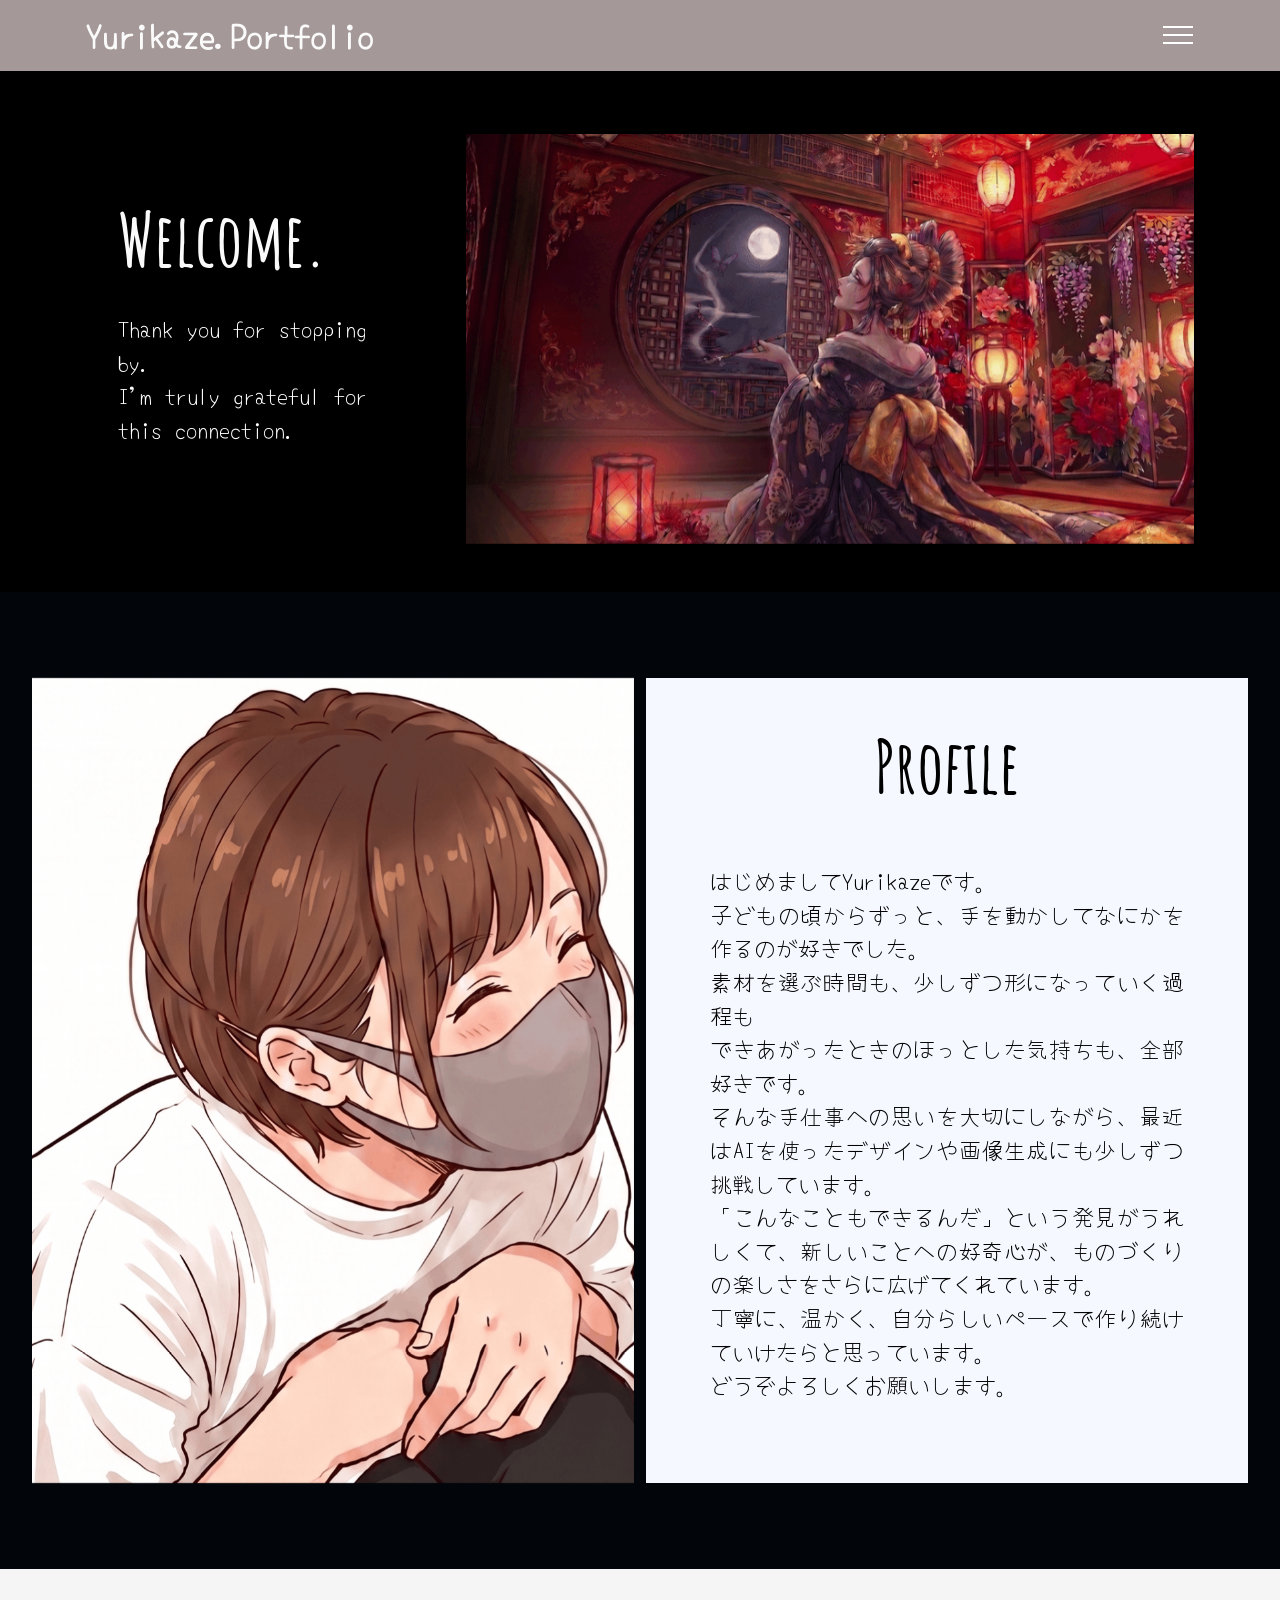
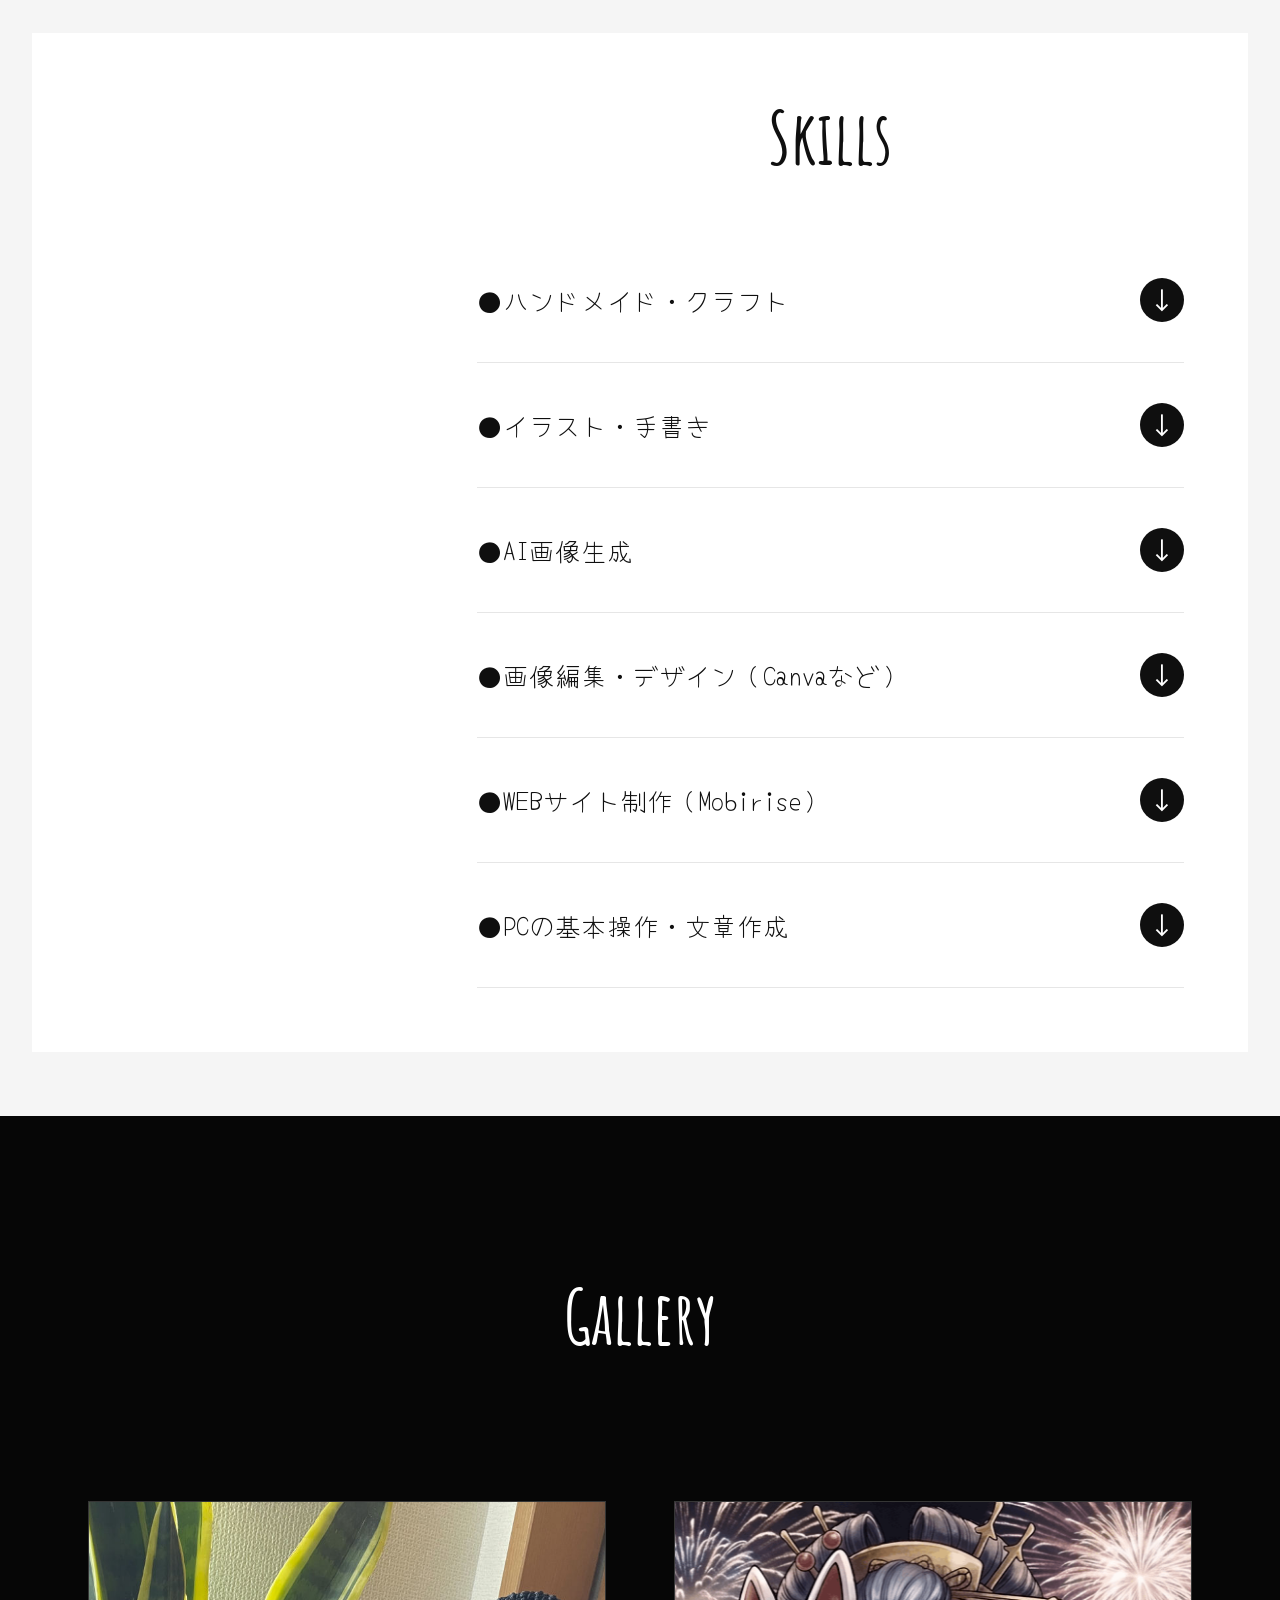
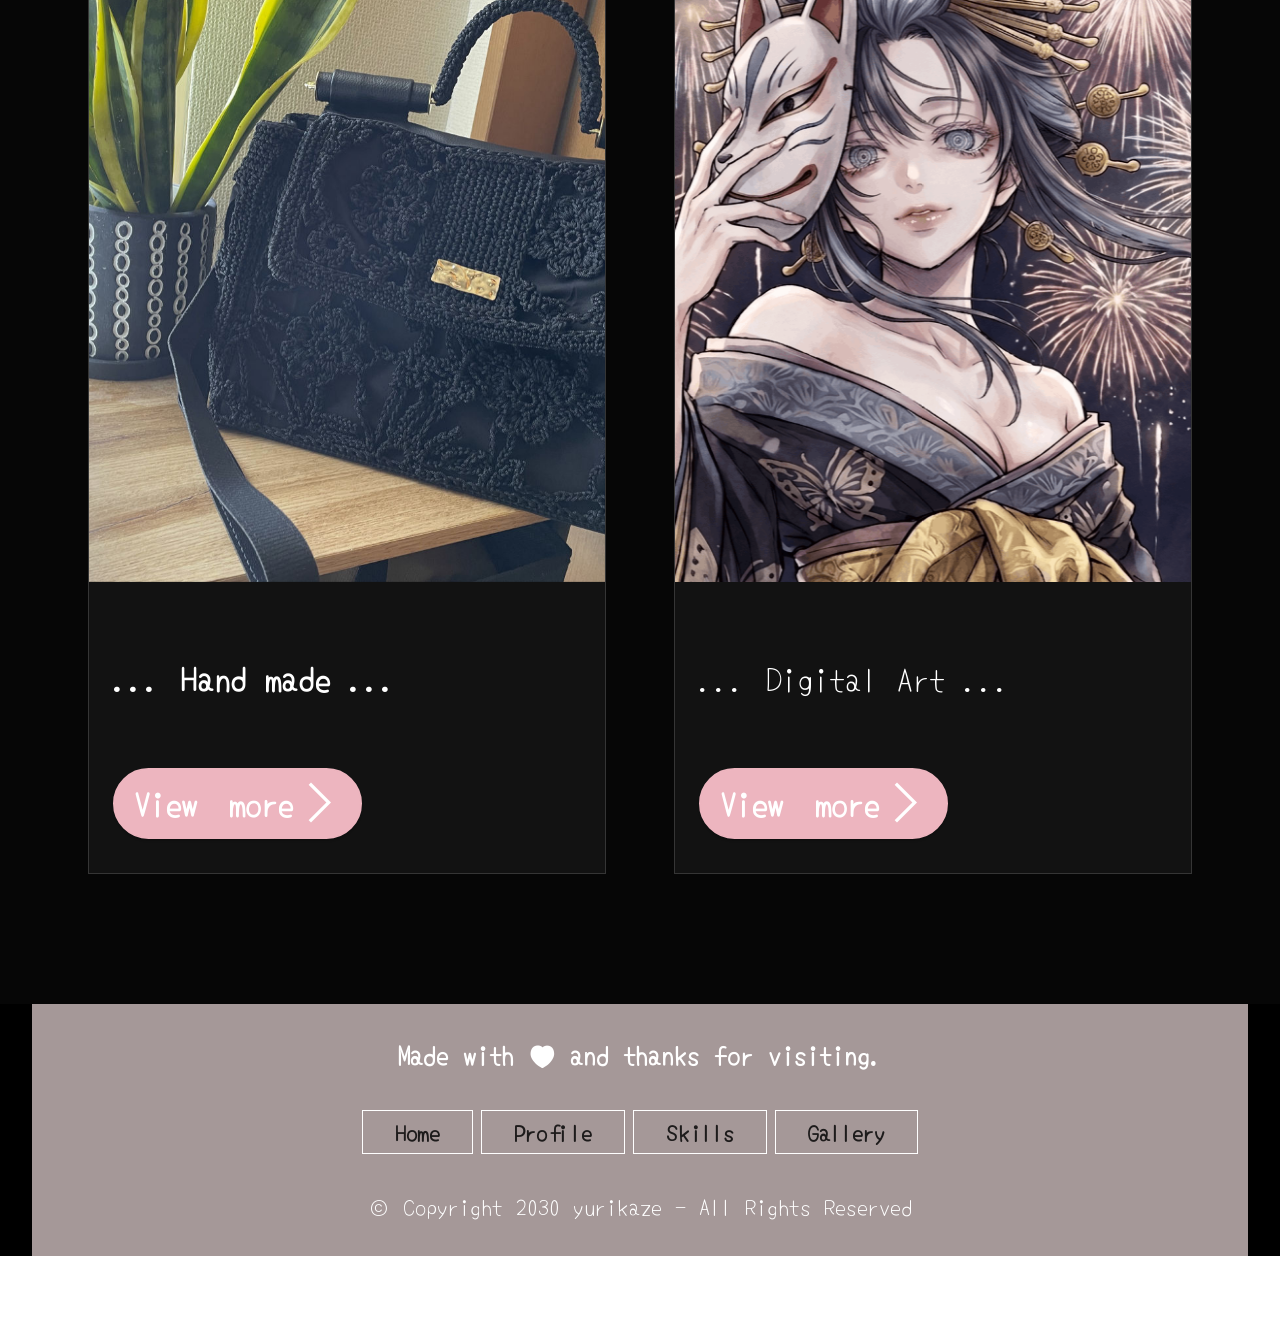
==== commit adaf8950: "Add files via upload" ====
--- a/引っ越し先/index.html
+++ b/引っ越し先/index.html
@@ -20,7 +20,7 @@
   <noscript><link rel="stylesheet" href="https://fonts.googleapis.com/css?family=Yomogi:400&display=swap"></noscript>
   <link rel="preload" href="https://fonts.googleapis.com/css?family=Amatic+SC:400,700&display=swap" as="style" onload="this.onload=null;this.rel='stylesheet'">
   <noscript><link rel="stylesheet" href="https://fonts.googleapis.com/css?family=Amatic+SC:400,700&display=swap"></noscript>
-  <link rel="preload" as="style" href="assets/mobirise/css/mbr-additional.css?v=knbRcy"><link rel="stylesheet" href="assets/mobirise/css/mbr-additional.css?v=knbRcy" type="text/css">
+  <link rel="preload" as="style" href="assets/mobirise/css/mbr-additional.css?v=zxPBfv"><link rel="stylesheet" href="assets/mobirise/css/mbr-additional.css?v=zxPBfv" type="text/css">
 
   
   
@@ -309,7 +309,7 @@
             </div>
         </div>
     </div>
-</section><section class="display-7" style="padding: 0;align-items: center;justify-content: center;flex-wrap: wrap;    align-content: center;display: flex;position: relative;height: 4rem;"><a href="https://mobiri.se/4089600" style="flex: 1 1;height: 4rem;position: absolute;width: 100%;z-index: 1;"><img alt="" style="height: 4rem;" src="[data-uri]"></a><p style="margin: 0;text-align: center;" class="display-7">&#8204;</p><a style="z-index:1" href="https://mobirise.com/builder/ai-website-builder.html">AI Website Software</a></section><script src="assets/bootstrap/js/bootstrap.bundle.min.js"></script>  <script src="assets/smoothscroll/smooth-scroll.js"></script>  <script src="assets/ytplayer/index.js"></script>  <script src="assets/dropdown/js/navbar-dropdown.js"></script>  <script src="assets/mbr-switch-arrow/mbr-switch-arrow.js"></script>  <script src="assets/theme/js/script.js"></script>  
+</section><section class="display-7" style="padding: 0;align-items: center;justify-content: center;flex-wrap: wrap;    align-content: center;display: flex;position: relative;height: 4rem;"><a href="https://mobiri.se/4089600" style="flex: 1 1;height: 4rem;position: absolute;width: 100%;z-index: 1;"><img alt="" style="height: 4rem;" src="[data-uri]"></a><p style="margin: 0;text-align: center;" class="display-7">&#8204;</p><a style="z-index:1" href="https://mobirise.com/drag-drop-website-builder.html">Drag and Drop Website Builder</a></section><script src="assets/bootstrap/js/bootstrap.bundle.min.js"></script>  <script src="assets/smoothscroll/smooth-scroll.js"></script>  <script src="assets/ytplayer/index.js"></script>  <script src="assets/dropdown/js/navbar-dropdown.js"></script>  <script src="assets/mbr-switch-arrow/mbr-switch-arrow.js"></script>  <script src="assets/theme/js/script.js"></script>  
   
   
  <div id="scrollToTop" class="scrollToTop mbr-arrow-up"><a style="text-align: center;"><i class="mbr-arrow-up-icon mbr-arrow-up-icon-cm cm-icon cm-icon-smallarrow-up"></i></a></div>
